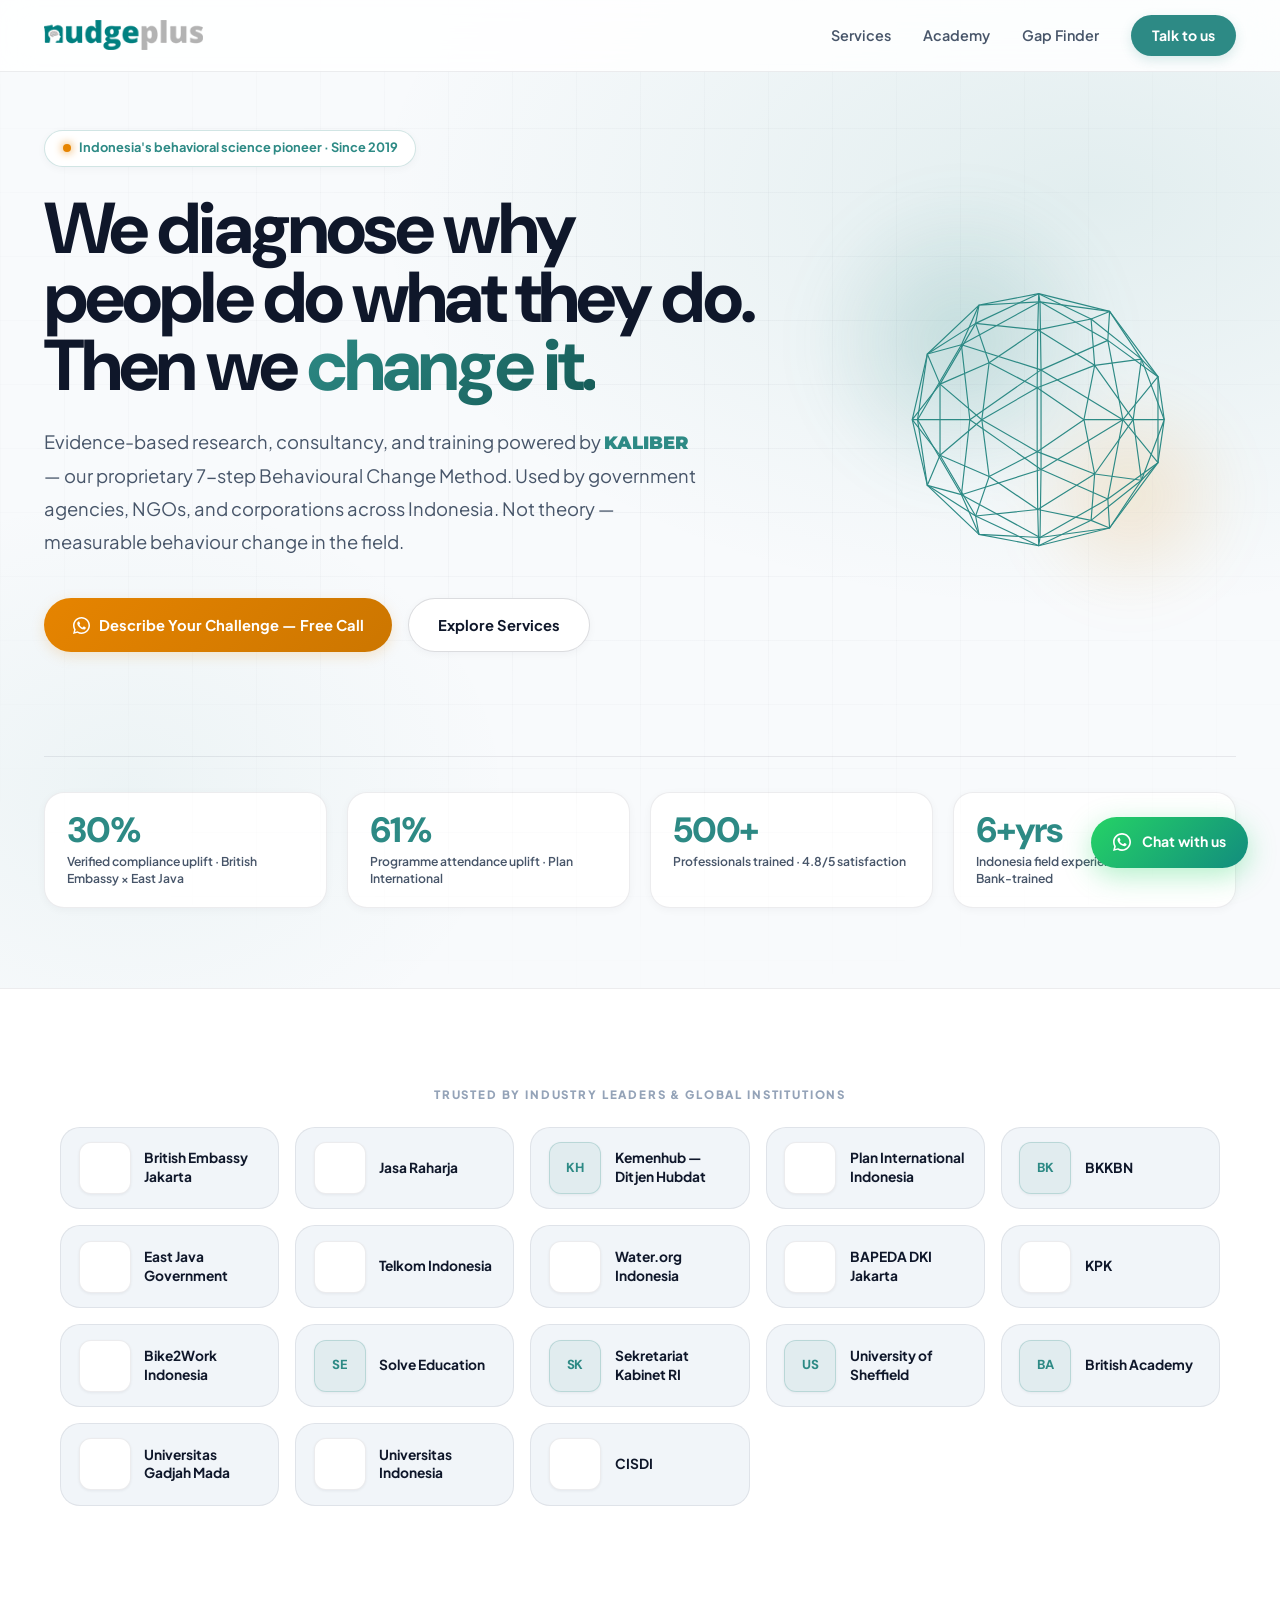
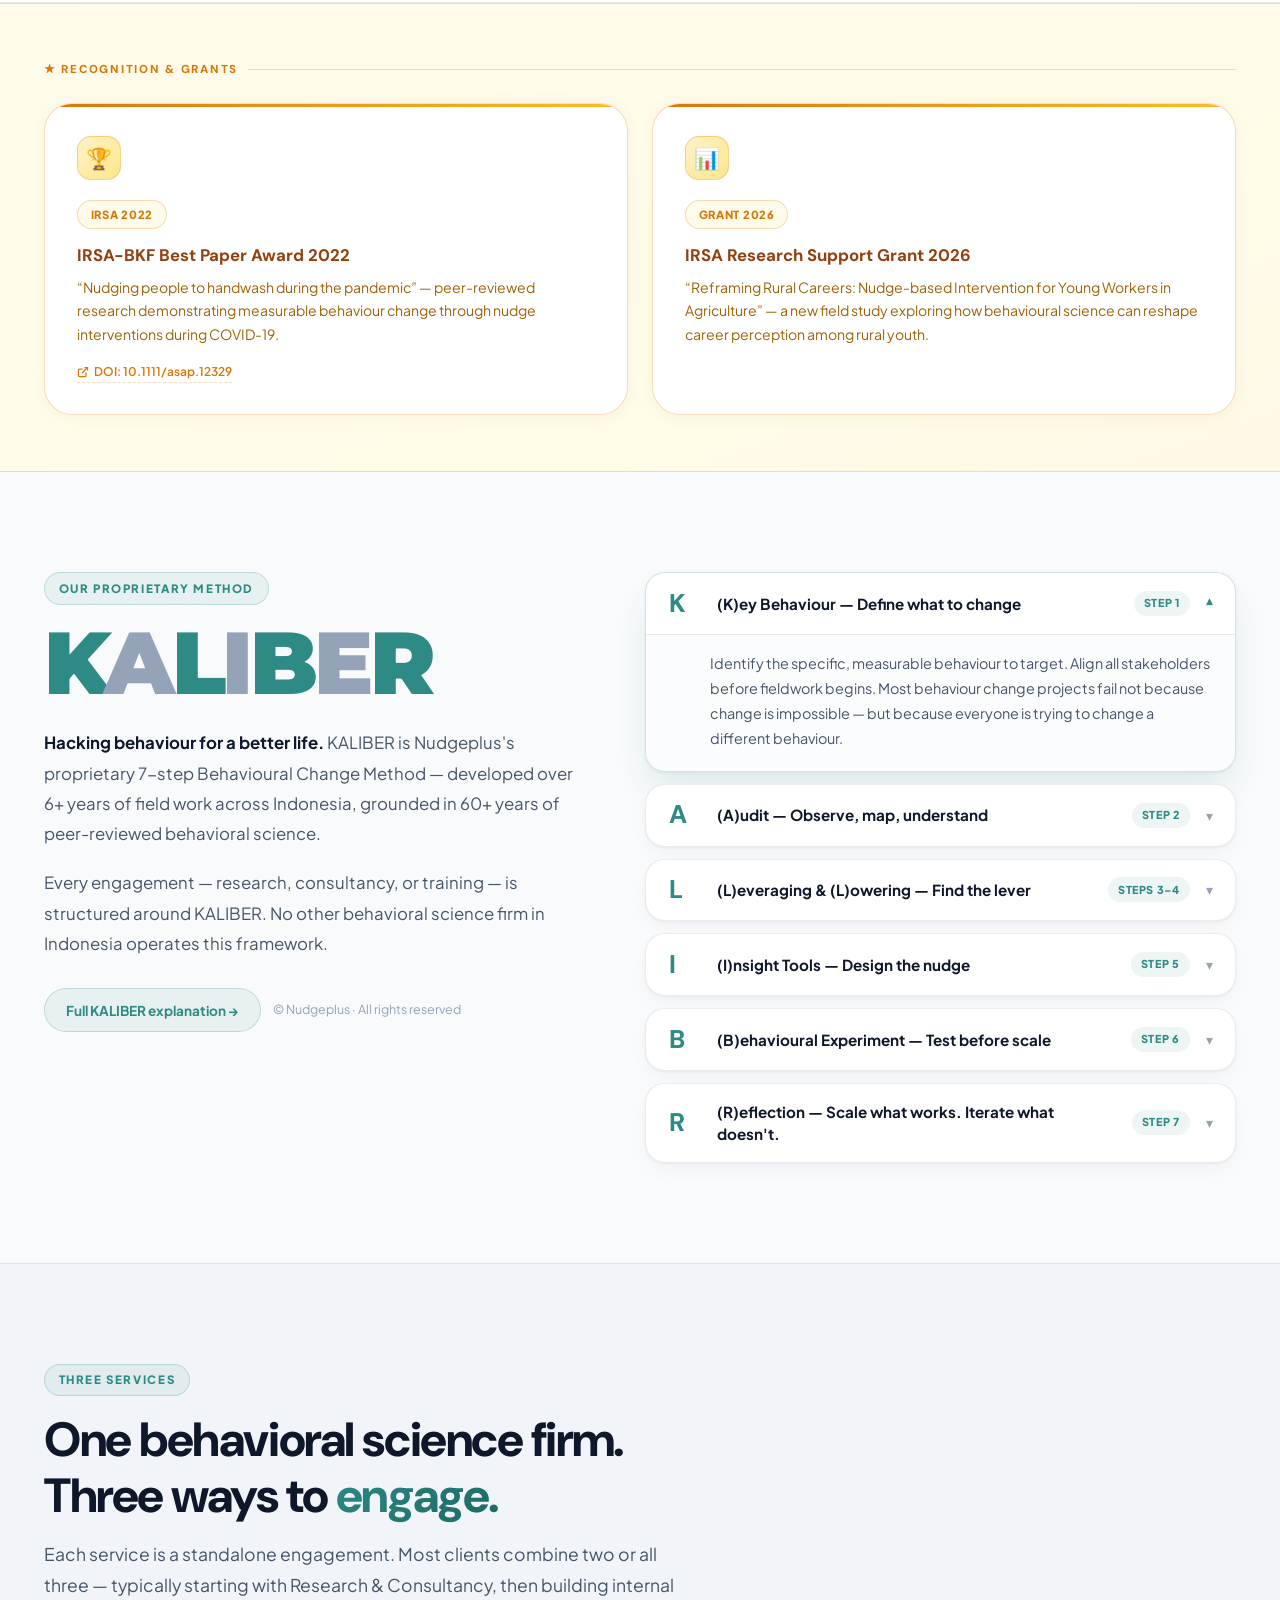
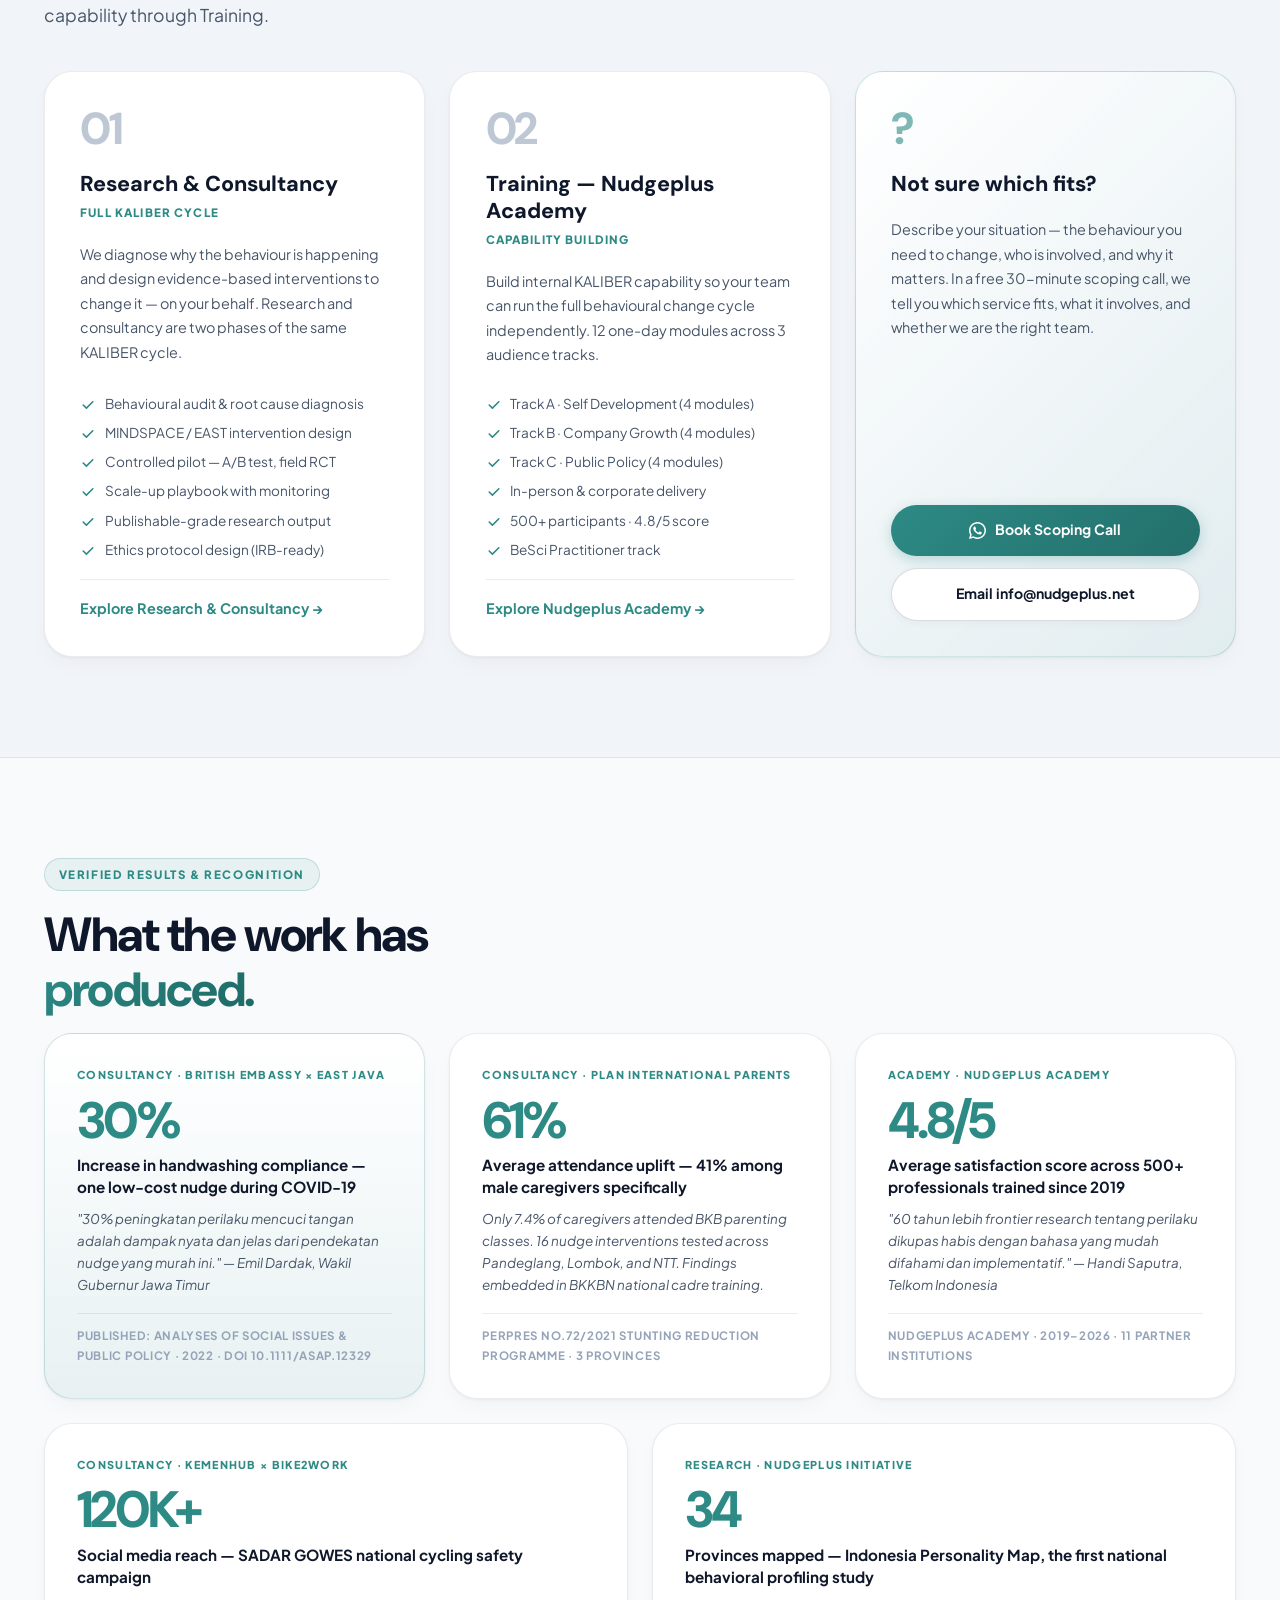
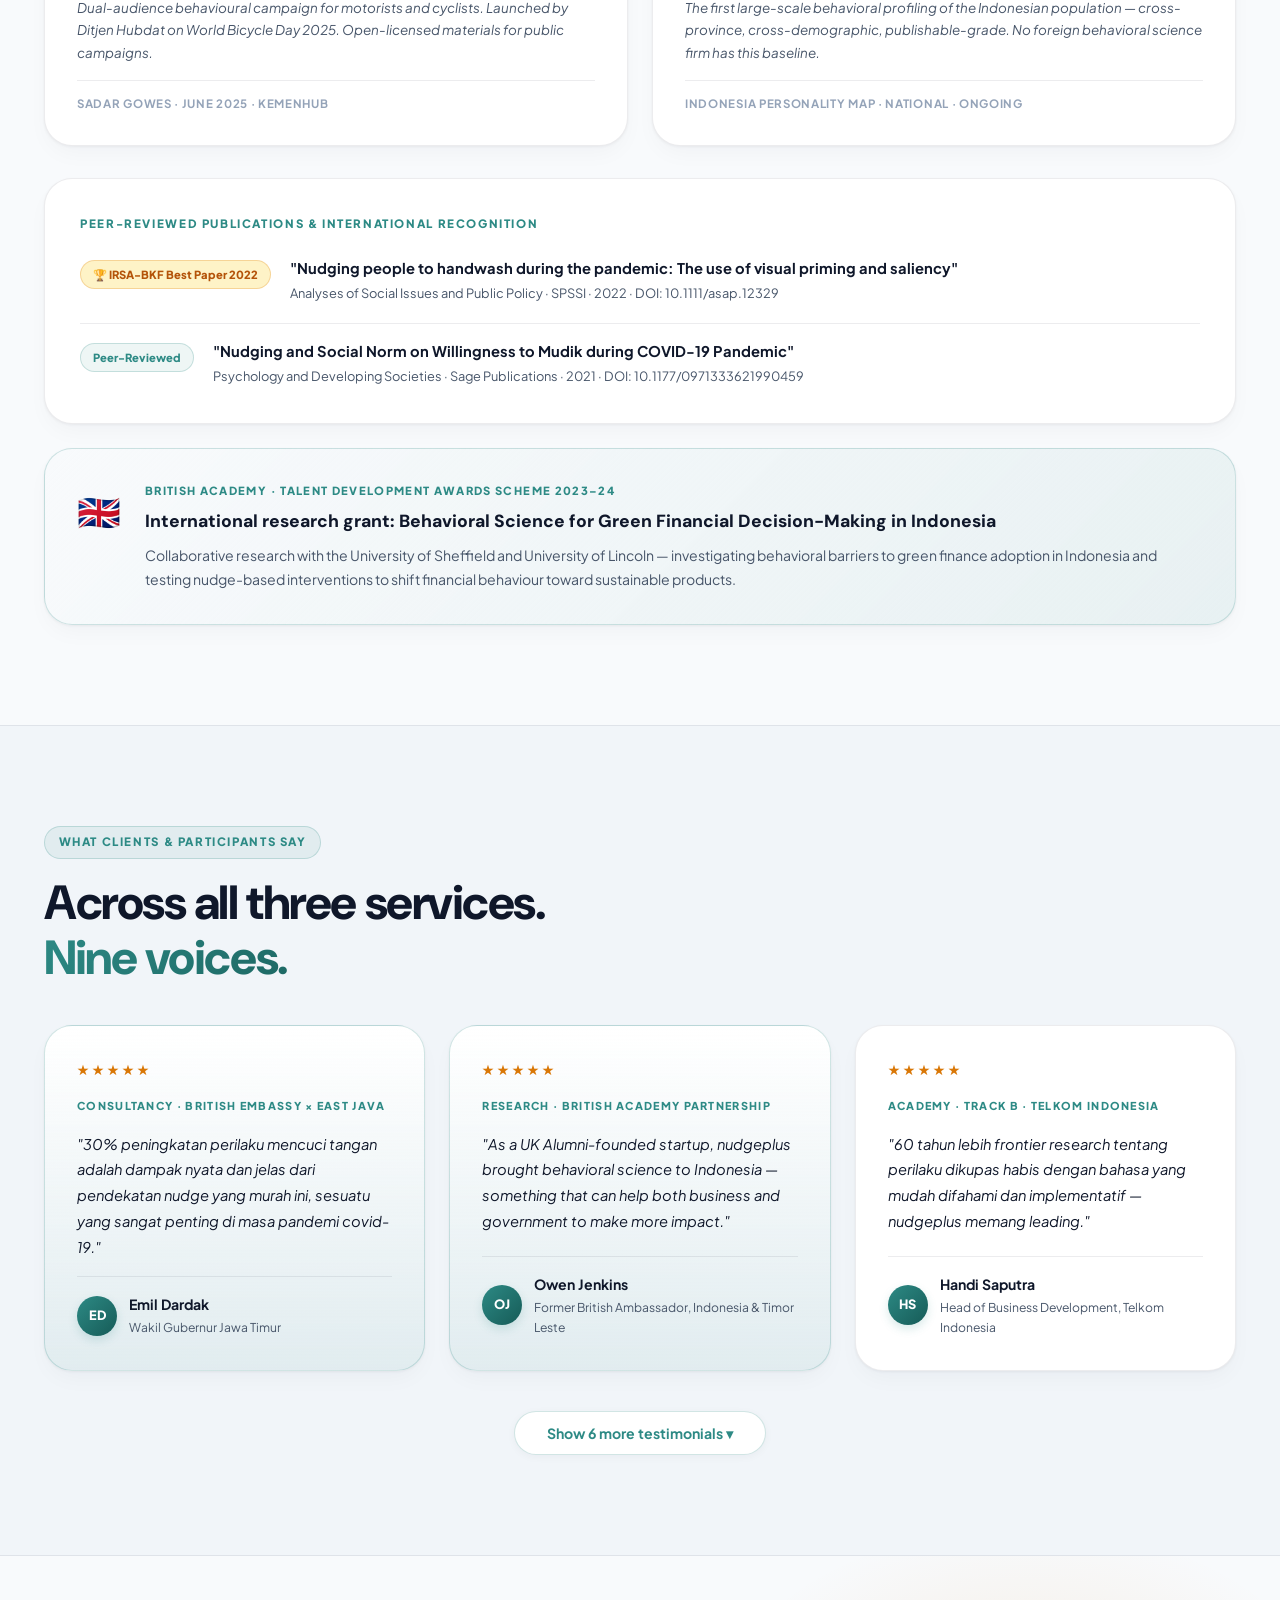
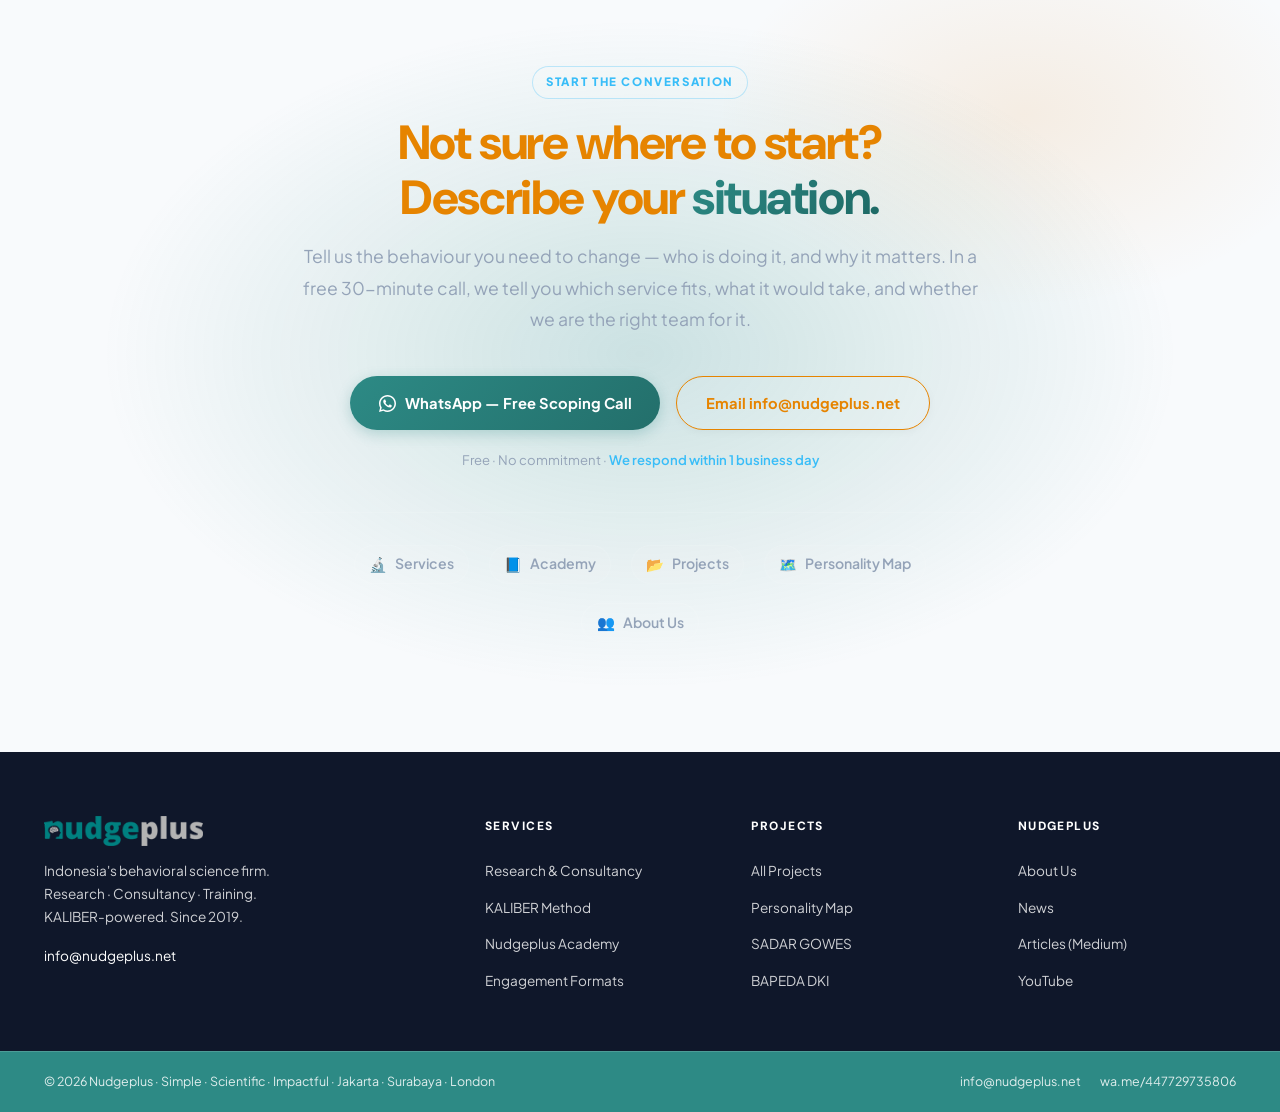
==== index.html @ 22516192 "first commit" ====
<!DOCTYPE html>
<html lang="en" prefix="og: https://ogp.me/ns#">
<head>
<meta charset="UTF-8">
<meta name="viewport" content="width=device-width, initial-scale=1.0">
<meta name="referrer" content="strict-origin-when-cross-origin">
<title>Nudgeplus | Indonesia's Behavioral Science Firm | KALIBER Method</title>
<meta name="description" content="Nudgeplus is Indonesia's pioneer in behavioral science — applying KALIBER, our proprietary 7-step method, to research, consultancy, and training. 30% COVID compliance uplift. 61% programme attendance increase. IRSA-BKF Award 2022. Trusted by British Embassy, Jasa Raharja, Plan International, BKKBN. Jakarta · Surabaya · London.">
<meta name="keywords" content="behavioral science Indonesia, nudge Indonesia, perubahan perilaku Indonesia, penelitian perilaku, konsultan perilaku Jakarta, behavioral economics Indonesia, KALIBER method, nudgeplus">
<link rel="canonical" href="https://nudgeplus.net/">
<meta property="og:type" content="website">
<meta property="og:url" content="https://nudgeplus.net/">
<meta property="og:title" content="Nudgeplus | Indonesia's Behavioral Science Firm">
<meta property="og:description" content="We diagnose why people do what they do — then change it. KALIBER-powered research, consultancy, and training. 30% uplift. 61% programme improvement. IRSA-BKF Award 2022.">
<meta property="og:image" content="https://nudgeplus.net/wp-content/uploads/2020/05/favicon.png">
<meta property="og:locale" content="id_ID">
<meta property="og:site_name" content="Nudgeplus">
<meta name="twitter:card" content="summary_large_image">
<meta name="twitter:title" content="Nudgeplus | Indonesia's Behavioral Science Firm">
<meta name="twitter:description" content="We diagnose why people do what they do. Then we change it. KALIBER-powered. Jakarta · Surabaya · London.">
<script type="application/ld+json">{"@context":"https://schema.org","@type":"Organization","name":"Nudgeplus","description":"Indonesia's pioneer in behavioral science. Research, consultancy, and training powered by KALIBER, a proprietary 7-step Behavioural Change Method.","url":"https://nudgeplus.net","logo":"https://nudgeplus.net/wp-content/uploads/2020/05/favicon.png","email":"info@nudgeplus.net","foundingDate":"2019","areaServed":"Indonesia","address":[{"@type":"PostalAddress","addressLocality":"Jakarta","addressCountry":"ID"},{"@type":"PostalAddress","addressLocality":"Surabaya","addressCountry":"ID"},{"@type":"PostalAddress","addressLocality":"London","addressCountry":"GB"}],"award":["IRSA-BKF Best Paper Award 2022","IRSA Research Support Grant 2026","British Academy Talent Development Awards 2023-24"],"sameAs":["https://medium.com/nudgeplus"]}</script>
<link rel="preconnect" href="https://fonts.googleapis.com">
<link rel="preconnect" href="https://fonts.gstatic.com" crossorigin>
<link href="https://fonts.googleapis.com/css2?family=DM+Sans:ital,opsz,wght@0,9..40,400..800;1,9..40,400..800&family=Plus+Jakarta+Sans:ital,wght@0,400;0,500;0,600;0,700;0,800;1,400;1,600&family=Montserrat:wght@700;800;900&display=swap" rel="stylesheet">
<link rel="stylesheet" href="style.css">
</head>
<body>

<!-- NAVIGATION -->
<nav id="navbar" aria-label="Main navigation">
  <div class="container nav-inner">
    <a href="index.html" class="logo" aria-label="Nudgeplus home"><img src="image/Nudgeplus_transparent.png" alt="Nudgeplus" class="logo-img"></a>
    <div class="navr">
      <a href="services.html" class="nl">Services</a>
      <a href="academy.html" class="nl">Academy</a>
      <a href="gap-finder.html" class="nl">Gap Finder</a>
      <a href="https://wa.me/447729735806?text=Hi%20Nudgeplus%2C%20I%27d%20like%20to%20discuss%20a%20behaviour%20change%20challenge." class="ncta" target="_blank" rel="noopener">Talk to us</a>
    </div>
  </div>
</nav>

<!-- FLOATING WHATSAPP BUTTON -->
<a href="https://wa.me/447729735806?text=Hi%20Nudgeplus%2C%20I%27d%20like%20to%20discuss%20a%20behaviour%20change%20challenge." class="wa" target="_blank" rel="noopener" aria-label="Chat on WhatsApp">
  <svg viewBox="0 0 24 24" aria-hidden="true"><path d="M17.472 14.382c-.297-.149-1.758-.867-2.03-.967-.273-.099-.471-.148-.67.15-.197.297-.767.966-.94 1.164-.173.199-.347.223-.644.075-.297-.15-1.255-.463-2.39-1.475-.883-.788-1.48-1.761-1.653-2.059-.173-.297-.018-.458.13-.606.134-.133.298-.347.446-.52.149-.174.198-.298.298-.497.099-.198.05-.371-.025-.52-.075-.149-.669-1.612-.916-2.207-.242-.579-.487-.5-.669-.51-.173-.008-.371-.01-.57-.01-.198 0-.52.074-.792.372-.272.297-1.04 1.016-1.04 2.479 0 1.462 1.065 2.875 1.213 3.074.149.198 2.096 3.2 5.077 4.487.709.306 1.262.489 1.694.625.712.227 1.36.195 1.871.118.571-.085 1.758-.719 2.006-1.413.248-.694.248-1.289.173-1.413-.074-.124-.272-.198-.57-.347z"/><path d="M12 0C5.373 0 0 5.373 0 12c0 2.136.565 4.14 1.545 5.875L.057 23.862l6.155-1.607A11.945 11.945 0 0012 24c6.627 0 12-5.373 12-12S18.627 0 12 0zm0 21.818a9.797 9.797 0 01-5.022-1.38l-.36-.214-3.732.975.999-3.637-.235-.374A9.788 9.788 0 012.182 12C2.182 6.573 6.573 2.182 12 2.182c5.428 0 9.818 4.391 9.818 9.818 0 5.428-4.39 9.818-9.818 9.818z"/></svg>
  Chat with us
</a>

<!-- HERO -->
<section id="hero">
  <div class="hgrid" aria-hidden="true"></div>
  <div class="container">
    <div class="hc">

      <!-- LEFT: Text Content -->
      <div class="hc-left">
        <div class="hkick"><div class="hdot" aria-hidden="true"></div>Indonesia's behavioral science pioneer · Since 2019</div>
        <h1>We diagnose why<br>people do what they do. Then we <em>change it.</em></h1>
        <p class="hsub">Evidence-based research, consultancy, and training powered by <strong style="color:var(--primary);font-family:var(--font-mont);font-weight:900">KALIBER</strong> — our proprietary 7-step Behavioural Change Method. Used by government agencies, NGOs, and corporations across Indonesia. Not theory — measurable behaviour change in the field.</p>
        <div class="hctas">
          <a href="https://wa.me/447729735806?text=Hi%20Nudgeplus%2C%20I%27d%20like%20to%20discuss%20a%20behaviour%20change%20challenge." class="btna btn-orange" target="_blank" rel="noopener">
            <svg class="wsv" viewBox="0 0 24 24" aria-hidden="true"><path d="M17.472 14.382c-.297-.149-1.758-.867-2.03-.967-.273-.099-.471-.148-.67.15-.197.297-.767.966-.94 1.164-.173.199-.347.223-.644.075-.297-.15-1.255-.463-2.39-1.475-.883-.788-1.48-1.761-1.653-2.059-.173-.297-.018-.458.13-.606.134-.133.298-.347.446-.52.149-.174.198-.298.298-.497.099-.198.05-.371-.025-.52-.075-.149-.669-1.612-.916-2.207-.242-.579-.487-.5-.669-.51-.173-.008-.371-.01-.57-.01-.198 0-.52.074-.792.372-.272.297-1.04 1.016-1.04 2.479 0 1.462 1.065 2.875 1.213 3.074.149.198 2.096 3.2 5.077 4.487.709.306 1.262.489 1.694.625.712.227 1.36.195 1.871.118.571-.085 1.758-.719 2.006-1.413.248-.694.248-1.289.173-1.413-.074-.124-.272-.198-.57-.347z"/><path d="M12 0C5.373 0 0 5.373 0 12c0 2.136.565 4.14 1.545 5.875L.057 23.862l6.155-1.607A11.945 11.945 0 0012 24c6.627 0 12-5.373 12-12S18.627 0 12 0zm0 21.818a9.797 9.797 0 01-5.022-1.38l-.36-.214-3.732.975.999-3.637-.235-.374A9.788 9.788 0 012.182 12C2.182 6.573 6.573 2.182 12 2.182c5.428 0 9.818 4.391 9.818 9.818 0 5.428-4.39 9.818-9.818 9.818z"/></svg>
            Describe Your Challenge — Free Call
          </a>
          <a href="#services" class="btnb">Explore Services</a>
        </div>
      </div>

      <!-- RIGHT: Decorative animated visual -->
      <div class="hc-right">
        <div class="hero-anim-wrap">
          <div class="hero-anim-glow" aria-hidden="true"></div>
          <div class="hero-anim-frame">
            <img
              src="image/sphere-animation.svg"
              alt=""
              aria-hidden="true"
              class="hero-anim"
            />
            <div class="hero-anim-scan" aria-hidden="true"></div>
          </div>
        </div>
      </div>

    </div>

    <!-- STATS — full width below the two-column grid -->
    <div class="hstats" role="list" aria-label="Key results">
      <div class="hs" role="listitem"><div class="hs-n">30%</div><div class="hs-l">Verified compliance uplift · British Embassy × East Java</div></div>
      <div class="hs" role="listitem"><div class="hs-n">61%</div><div class="hs-l">Programme attendance uplift · Plan International</div></div>
      <div class="hs" role="listitem"><div class="hs-n">500+</div><div class="hs-l">Professionals trained · 4.8/5 satisfaction</div></div>
      <div class="hs" role="listitem"><div class="hs-n">6+yrs</div><div class="hs-l">Indonesia field experience · PhD · World Bank-trained</div></div>
    </div>

  </div>
</section>

<!-- LOGOS -->
<div id="logos" aria-label="Trusted by">
  <div class="container">
    <div class="llbl">Trusted by Industry Leaders &amp; Global Institutions</div>
    <div class="lgrid">
      <div class="lcard"><div class="lcard-icon"><img src="https://i0.wp.com/nudgeplus.net/wp-content/uploads/2020/10/logo-embassy.png?fit=400%2C195&ssl=1" alt="" loading="lazy"></div><div class="lcard-name">British Embassy Jakarta</div></div>
      <div class="lcard"><div class="lcard-icon"><img src="https://i0.wp.com/nudgeplus.net/wp-content/uploads/2026/03/jasa-raharja.png?fit=259%2C194&ssl=1" alt="" loading="lazy"></div><div class="lcard-name">Jasa Raharja</div></div>
      <div class="lcard"><div class="lcard-icon lcard-icon-ph" aria-hidden="true">KH</div><div class="lcard-name">Kemenhub — Ditjen Hubdat</div></div>
      <div class="lcard"><div class="lcard-icon"><img src="https://i0.wp.com/nudgeplus.net/wp-content/uploads/2024/11/Logo-YPII-PLAN.png?fit=10819%2C3311&ssl=1" alt="" loading="lazy"></div><div class="lcard-name">Plan International Indonesia</div></div>
      <div class="lcard"><div class="lcard-icon lcard-icon-ph" aria-hidden="true">BK</div><div class="lcard-name">BKKBN</div></div>
      <div class="lcard"><div class="lcard-icon"><img src="https://i0.wp.com/nudgeplus.net/wp-content/uploads/2020/10/logo-provinsi-jawa-timur.png?fit=402%2C195&ssl=1" alt="" loading="lazy"></div><div class="lcard-name">East Java Government</div></div>
      <div class="lcard"><div class="lcard-icon"><img src="https://i0.wp.com/nudgeplus.net/wp-content/uploads/2024/11/Logo-Telkom-1.png?fit=4167%2C3201&ssl=1" alt="" loading="lazy"></div><div class="lcard-name">Telkom Indonesia</div></div>
      <div class="lcard"><div class="lcard-icon"><img src="https://i0.wp.com/nudgeplus.net/wp-content/uploads/2021/10/water-org-vector-logo.jpg?fit=400%2C222&ssl=1" alt="" loading="lazy"></div><div class="lcard-name">Water.org Indonesia</div></div>
      <div class="lcard"><div class="lcard-icon"><img src="https://i0.wp.com/nudgeplus.net/wp-content/uploads/2020/05/dki.jpg?fit=400%2C195&ssl=1" alt="" loading="lazy"></div><div class="lcard-name">BAPEDA DKI Jakarta</div></div>
      <div class="lcard"><div class="lcard-icon"><img src="https://i0.wp.com/nudgeplus.net/wp-content/uploads/2024/11/kpk-logo-png-8.png?fit=1200%2C630&ssl=1" alt="" loading="lazy"></div><div class="lcard-name">KPK</div></div>
      <div class="lcard"><div class="lcard-icon"><img src="https://i0.wp.com/nudgeplus.net/wp-content/uploads/2025/07/logo-bike-to-work.jpg?fit=288%2C280&ssl=1" alt="" loading="lazy"></div><div class="lcard-name">Bike2Work Indonesia</div></div>
      <div class="lcard"><div class="lcard-icon lcard-icon-ph" aria-hidden="true">SE</div><div class="lcard-name">Solve Education</div></div>
      <div class="lcard"><div class="lcard-icon lcard-icon-ph" aria-hidden="true">SK</div><div class="lcard-name">Sekretariat Kabinet RI</div></div>
      <div class="lcard"><div class="lcard-icon lcard-icon-ph" aria-hidden="true">US</div><div class="lcard-name">University of Sheffield</div></div>
      <div class="lcard"><div class="lcard-icon lcard-icon-ph" aria-hidden="true">BA</div><div class="lcard-name">British Academy</div></div>
      <div class="lcard"><div class="lcard-icon"><img src="https://i0.wp.com/nudgeplus.net/wp-content/uploads/2021/12/ugm-resize.png?fit=500%2C522&ssl=1" alt="" loading="lazy"></div><div class="lcard-name">Universitas Gadjah Mada</div></div>
      <div class="lcard"><div class="lcard-icon"><img src="https://i0.wp.com/nudgeplus.net/wp-content/uploads/2021/12/logo-ui.png?fit=1449%2C1943&ssl=1" alt="" loading="lazy"></div><div class="lcard-name">Universitas Indonesia</div></div>
      <div class="lcard"><div class="lcard-icon"><img src="https://i0.wp.com/nudgeplus.net/wp-content/uploads/2021/01/Logo_CISDI_FullColor.png?fit=3330%2C1305&ssl=1" alt="" loading="lazy"></div><div class="lcard-name">CISDI</div></div>
    </div>
  </div>
</div>

<!-- AWARD CARDS -->
<div class="awards-wrapper">
  <div class="container">
    <div class="awards-label">★ Recognition &amp; Grants</div>
    <div class="awards-grid">

      <!-- Card 1: Best Paper Award -->
      <div class="award-card sr">
        <div class="award-card-icon" aria-hidden="true">🏆</div>
        <div class="award-badge">IRSA 2022</div>
        <div class="award-title">IRSA-BKF Best Paper Award 2022</div>
        <p class="award-desc">“Nudging people to handwash during the pandemic” — peer-reviewed research demonstrating measurable behaviour change through nudge interventions during COVID-19.</p>
        <a class="award-doi" href="https://doi.org/10.1111/asap.12329" target="_blank" rel="noopener">
          <svg width="12" height="12" viewBox="0 0 24 24" fill="none" stroke="currentColor" stroke-width="2.5"><path d="M18 13v6a2 2 0 0 1-2 2H5a2 2 0 0 1-2-2V8a2 2 0 0 1 2-2h6"/><polyline points="15 3 21 3 21 9"/><line x1="10" y1="14" x2="21" y2="3"/></svg>
          DOI: 10.1111/asap.12329
        </a>
      </div>

      <!-- Card 2: Research Grant -->
      <div class="award-card sr">
        <div class="award-card-icon" aria-hidden="true">📊</div>
        <div class="award-badge">GRANT 2026</div>
        <div class="award-title">IRSA Research Support Grant 2026</div>
        <p class="award-desc">“Reframing Rural Careers: Nudge-based Intervention for Young Workers in Agriculture” — a new field study exploring how behavioural science can reshape career perception among rural youth.</p>
      </div>

    </div>
  </div>
</div>

<!-- KALIBER -->
<section id="kaliber" aria-labelledby="kaliber-h2">
  <div class="container">
    <div class="klayout">
      <div>
        <span class="tag">Our Proprietary Method</span>
        <div class="kwm sr" aria-label="KALIBER"><span class="kl">K</span><span class="kg">A</span><span class="kl">L</span><span class="kg">I</span><span class="kl">B</span><span class="kg">E</span><span class="kl">R</span></div>
        <p class="kdesc"><strong>Hacking behaviour for a better life.</strong> KALIBER is Nudgeplus's proprietary 7-step Behavioural Change Method — developed over 6+ years of field work across Indonesia, grounded in 60+ years of peer-reviewed behavioral science.</p>
        <p class="kdesc">Every engagement — research, consultancy, or training — is structured around KALIBER. No other behavioral science firm in Indonesia operates this framework.</p>
        <div style="display:flex;gap:0.75rem;align-items:center;flex-wrap:wrap;margin-top:1.8rem">
          <a href="services.html#kaliber" class="kmore">Full KALIBER explanation →</a>
          <span style="font-size:0.78rem;color:var(--text-dim)">© Nudgeplus · All rights reserved</span>
        </div>
      </div>
      <div class="ksteps" role="list">
        <div class="kstep open sr" onclick="toggleK(this)" role="listitem">
          <div class="ksh" tabindex="0" onkeydown="if(event.key==='Enter')toggleK(this.parentElement)">
            <span class="klt" aria-hidden="true">K</span><span class="knm">(K)ey Behaviour — Define what to change</span><span class="ktg">Step 1</span><span class="kcv" aria-hidden="true">▾</span>
          </div>
          <div class="kbod">Identify the specific, measurable behaviour to target. Align all stakeholders before fieldwork begins. Most behaviour change projects fail not because change is impossible — but because everyone is trying to change a different behaviour.</div>
        </div>
        <div class="kstep sr" onclick="toggleK(this)" role="listitem">
          <div class="ksh" tabindex="0" onkeydown="if(event.key==='Enter')toggleK(this.parentElement)">
            <span class="klt" aria-hidden="true">A</span><span class="knm">(A)udit — Observe, map, understand</span><span class="ktg">Step 2</span><span class="kcv" aria-hidden="true">▾</span>
          </div>
          <div class="kbod">360° field assessment: direct observation, FGD, interview, and survey. User segmentation, empathy mapping per persona, and a step-by-step Key Behaviour Map — showing what people actually do, not what they say they do.</div>
        </div>
        <div class="kstep sr" onclick="toggleK(this)" role="listitem">
          <div class="ksh" tabindex="0" onkeydown="if(event.key==='Enter')toggleK(this.parentElement)">
            <span class="klt" aria-hidden="true">L</span><span class="knm">(L)everaging &amp; (L)owering — Find the lever</span><span class="ktg">Steps 3–4</span><span class="kcv" aria-hidden="true">▾</span>
          </div>
          <div class="kbod">Identify what enables the behaviour (Leveraging Factors) and what blocks it (Lowering Factors). The priority factor becomes the intervention target — preventing the most common mistake: designing around the wrong barrier.</div>
        </div>
        <div class="kstep sr" onclick="toggleK(this)" role="listitem">
          <div class="ksh" tabindex="0" onkeydown="if(event.key==='Enter')toggleK(this.parentElement)">
            <span class="klt" aria-hidden="true">I</span><span class="knm">(I)nsight Tools — Design the nudge</span><span class="ktg">Step 5</span><span class="kcv" aria-hidden="true">▾</span>
          </div>
          <div class="kbod">Select the behaviour change mechanism using MINDSPACE and EAST — Messenger, Incentive, Norms, Defaults, Salience, Priming, Affect, Commitment, or Ego. Design the intervention and state the testable hypothesis it rests on.</div>
        </div>
        <div class="kstep sr" onclick="toggleK(this)" role="listitem">
          <div class="ksh" tabindex="0" onkeydown="if(event.key==='Enter')toggleK(this.parentElement)">
            <span class="klt" aria-hidden="true">B</span><span class="knm">(B)ehavioural Experiment — Test before scale</span><span class="ktg">Step 6</span><span class="kcv" aria-hidden="true">▾</span>
          </div>
          <div class="kbod">Run a controlled pilot — field RCT, A/B test, or quasi-experimental design. We never recommend scaling an untested intervention. Statistical power is calculated. Ethics protocol applied where required.</div>
        </div>
        <div class="kstep sr" onclick="toggleK(this)" role="listitem">
          <div class="ksh" tabindex="0" onkeydown="if(event.key==='Enter')toggleK(this.parentElement)">
            <span class="klt" aria-hidden="true">R</span><span class="knm">(R)eflection — Scale what works. Iterate what doesn't.</span><span class="ktg">Step 7</span><span class="kcv" aria-hidden="true">▾</span>
          </div>
          <div class="kbod">If the experiment confirms the hypothesis: scale-up playbook ready for your team. If not: return to K with a revised hypothesis. KALIBER is a cycle — most breakthroughs come on the second or third pass.</div>
        </div>
      </div>
    </div>
  </div>
</section>

<!-- SERVICES -->
<section id="services" aria-labelledby="services-h2">
  <div class="container">
    <span class="tag">Three Services</span>
    <h2 id="services-h2">One behavioral science firm.<br>Three ways to <em>engage.</em></h2>
    <p class="lead">Each service is a standalone engagement. Most clients combine two or all three — typically starting with Research &amp; Consultancy, then building internal capability through Training.</p>
    <div class="scards">
      <div class="svc sr">
        <div class="snum" aria-hidden="true">01</div>
        <div>
          <h3>Research &amp; Consultancy</h3>
          <p style="font-size:0.72rem;font-weight:800;text-transform:uppercase;letter-spacing:0.1em;color:var(--primary);margin-top:0.3rem">Full KALIBER cycle</p>
        </div>
        <p>We diagnose why the behaviour is happening and design evidence-based interventions to change it — on your behalf. Research and consultancy are two phases of the same KALIBER cycle.</p>
        <ul>
          <li><svg viewBox="0 0 20 20"><path d="M16.707 5.293a1 1 0 010 1.414l-8 8a1 1 0 01-1.414 0l-4-4a1 1 0 011.414-1.414L8 12.586l7.293-7.293a1 1 0 011.414 0z"/></svg> Behavioural audit &amp; root cause diagnosis</li>
          <li><svg viewBox="0 0 20 20"><path d="M16.707 5.293a1 1 0 010 1.414l-8 8a1 1 0 01-1.414 0l-4-4a1 1 0 011.414-1.414L8 12.586l7.293-7.293a1 1 0 011.414 0z"/></svg> MINDSPACE / EAST intervention design</li>
          <li><svg viewBox="0 0 20 20"><path d="M16.707 5.293a1 1 0 010 1.414l-8 8a1 1 0 01-1.414 0l-4-4a1 1 0 011.414-1.414L8 12.586l7.293-7.293a1 1 0 011.414 0z"/></svg> Controlled pilot — A/B test, field RCT</li>
          <li><svg viewBox="0 0 20 20"><path d="M16.707 5.293a1 1 0 010 1.414l-8 8a1 1 0 01-1.414 0l-4-4a1 1 0 011.414-1.414L8 12.586l7.293-7.293a1 1 0 011.414 0z"/></svg> Scale-up playbook with monitoring</li>
          <li><svg viewBox="0 0 20 20"><path d="M16.707 5.293a1 1 0 010 1.414l-8 8a1 1 0 01-1.414 0l-4-4a1 1 0 011.414-1.414L8 12.586l7.293-7.293a1 1 0 011.414 0z"/></svg> Publishable-grade research output</li>
          <li><svg viewBox="0 0 20 20"><path d="M16.707 5.293a1 1 0 010 1.414l-8 8a1 1 0 01-1.414 0l-4-4a1 1 0 011.414-1.414L8 12.586l7.293-7.293a1 1 0 011.414 0z"/></svg> Ethics protocol design (IRB-ready)</li>
        </ul>
        <a href="services.html" class="scta">Explore Research &amp; Consultancy →</a>
      </div>
      <div class="svc sr">
        <div class="snum" aria-hidden="true">02</div>
        <div>
          <h3>Training — Nudgeplus Academy</h3>
          <p style="font-size:0.72rem;font-weight:800;text-transform:uppercase;letter-spacing:0.1em;color:var(--primary);margin-top:0.3rem">Capability building</p>
        </div>
        <p>Build internal KALIBER capability so your team can run the full behavioural change cycle independently. 12 one-day modules across 3 audience tracks.</p>
        <ul>
          <li><svg viewBox="0 0 20 20"><path d="M16.707 5.293a1 1 0 010 1.414l-8 8a1 1 0 01-1.414 0l-4-4a1 1 0 011.414-1.414L8 12.586l7.293-7.293a1 1 0 011.414 0z"/></svg> Track A · Self Development (4 modules)</li>
          <li><svg viewBox="0 0 20 20"><path d="M16.707 5.293a1 1 0 010 1.414l-8 8a1 1 0 01-1.414 0l-4-4a1 1 0 011.414-1.414L8 12.586l7.293-7.293a1 1 0 011.414 0z"/></svg> Track B · Company Growth (4 modules)</li>
          <li><svg viewBox="0 0 20 20"><path d="M16.707 5.293a1 1 0 010 1.414l-8 8a1 1 0 01-1.414 0l-4-4a1 1 0 011.414-1.414L8 12.586l7.293-7.293a1 1 0 011.414 0z"/></svg> Track C · Public Policy (4 modules)</li>
          <li><svg viewBox="0 0 20 20"><path d="M16.707 5.293a1 1 0 010 1.414l-8 8a1 1 0 01-1.414 0l-4-4a1 1 0 011.414-1.414L8 12.586l7.293-7.293a1 1 0 011.414 0z"/></svg> In-person &amp; corporate delivery</li>
          <li><svg viewBox="0 0 20 20"><path d="M16.707 5.293a1 1 0 010 1.414l-8 8a1 1 0 01-1.414 0l-4-4a1 1 0 011.414-1.414L8 12.586l7.293-7.293a1 1 0 011.414 0z"/></svg> 500+ participants · 4.8/5 score</li>
          <li><svg viewBox="0 0 20 20"><path d="M16.707 5.293a1 1 0 010 1.414l-8 8a1 1 0 01-1.414 0l-4-4a1 1 0 011.414-1.414L8 12.586l7.293-7.293a1 1 0 011.414 0z"/></svg> BeSci Practitioner track</li>
        </ul>
        <a href="academy.html" class="scta">Explore Nudgeplus Academy →</a>
      </div>
      <div class="svc sr" style="background:linear-gradient(135deg, #ffffff 0%, var(--primary-light) 100%); border-color:var(--primary-border);">
        <div class="snum" aria-hidden="true" style="color:var(--primary)">?</div>
        <h3>Not sure which fits?</h3>
        <p>Describe your situation — the behaviour you need to change, who is involved, and why it matters. In a free 30-minute scoping call, we tell you which service fits, what it involves, and whether we are the right team.</p>
        <div style="display:flex;flex-direction:column;gap:0.75rem;margin-top:auto">
          <a href="https://wa.me/447729735806?text=Hi%20Nudgeplus%2C%0A%0A1.%20Behaviour%20I%20need%20to%20change%3A%20%5B...%5D%0A2.%20Who%20is%20involved%3A%20%5B...%5D%0A3.%20Timeline%3A%20%5B...%5D" class="btna" target="_blank" rel="noopener" style="font-size:0.88rem">
            <svg class="wsv" viewBox="0 0 24 24" aria-hidden="true"><path d="M17.472 14.382c-.297-.149-1.758-.867-2.03-.967-.273-.099-.471-.148-.67.15-.197.297-.767.966-.94 1.164-.173.199-.347.223-.644.075-.297-.15-1.255-.463-2.39-1.475-.883-.788-1.48-1.761-1.653-2.059-.173-.297-.018-.458.13-.606.134-.133.298-.347.446-.52.149-.174.198-.298.298-.497.099-.198.05-.371-.025-.52-.075-.149-.669-1.612-.916-2.207-.242-.579-.487-.5-.669-.51-.173-.008-.371-.01-.57-.01-.198 0-.52.074-.792.372-.272.297-1.04 1.016-1.04 2.479 0 1.462 1.065 2.875 1.213 3.074.149.198 2.096 3.2 5.077 4.487.709.306 1.262.489 1.694.625.712.227 1.36.195 1.871.118.571-.085 1.758-.719 2.006-1.413.248-.694.248-1.289.173-1.413-.074-.124-.272-.198-.57-.347z"/><path d="M12 0C5.373 0 0 5.373 0 12c0 2.136.565 4.14 1.545 5.875L.057 23.862l6.155-1.607A11.945 11.945 0 0012 24c6.627 0 12-5.373 12-12S18.627 0 12 0zm0 21.818a9.797 9.797 0 01-5.022-1.38l-.36-.214-3.732.975.999-3.637-.235-.374A9.788 9.788 0 012.182 12C2.182 6.573 6.573 2.182 12 2.182c5.428 0 9.818 4.391 9.818 9.818 0 5.428-4.39 9.818-9.818 9.818z"/></svg>
            Book Scoping Call
          </a>
          <a href="mailto:info@nudgeplus.net" class="btnb" style="font-size:0.88rem">Email info@nudgeplus.net</a>
        </div>
      </div>
    </div>
  </div>
</section>

<!-- PROOF -->
<section id="proof" aria-labelledby="proof-h2">
  <div class="container">
    <span class="tag">Verified Results &amp; Recognition</span>
    <h2 id="proof-h2">What the work has<br><em>produced.</em></h2>
    <div class="pgrid">
      <div class="pc ft sr">
        <div class="pcsvc">Consultancy · British Embassy × East Java</div>
        <div class="pcn">30%</div>
        <div class="pcd">Increase in handwashing compliance — one low-cost nudge during COVID-19</div>
        <div class="pce">"30% peningkatan perilaku mencuci tangan adalah dampak nyata dan jelas dari pendekatan nudge yang murah ini." — Emil Dardak, Wakil Gubernur Jawa Timur</div>
        <div class="pcs">Published: Analyses of Social Issues &amp; Public Policy · 2022 · DOI 10.1111/asap.12329</div>
      </div>
      <div class="pc sr">
        <div class="pcsvc">Consultancy · Plan International PARENTS</div>
        <div class="pcn">61%</div>
        <div class="pcd">Average attendance uplift — 41% among male caregivers specifically</div>
        <div class="pce">Only 7.4% of caregivers attended BKB parenting classes. 16 nudge interventions tested across Pandeglang, Lombok, and NTT. Findings embedded in BKKBN national cadre training.</div>
        <div class="pcs">PERPRES No.72/2021 stunting reduction programme · 3 provinces</div>
      </div>
      <div class="pc sr">
        <div class="pcsvc">Academy · Nudgeplus Academy</div>
        <div class="pcn">4.8/5</div>
        <div class="pcd">Average satisfaction score across 500+ professionals trained since 2019</div>
        <div class="pce">"60 tahun lebih frontier research tentang perilaku dikupas habis dengan bahasa yang mudah difahami dan implementatif." — Handi Saputra, Telkom Indonesia</div>
        <div class="pcs">Nudgeplus Academy · 2019–2026 · 11 partner institutions</div>
      </div>
    </div>
    <div class="pgrid pg2">
      <div class="pc sr">
        <div class="pcsvc">Consultancy · Kemenhub × Bike2Work</div>
        <div class="pcn">120K+</div>
        <div class="pcd">Social media reach — SADAR GOWES national cycling safety campaign</div>
        <div class="pce">Dual-audience behavioural campaign for motorists and cyclists. Launched by Ditjen Hubdat on World Bicycle Day 2025. Open-licensed materials for public campaigns.</div>
        <div class="pcs">SADAR GOWES · June 2025 · Kemenhub</div>
      </div>
      <div class="pc sr">
        <div class="pcsvc">Research · Nudgeplus Initiative</div>
        <div class="pcn">34</div>
        <div class="pcd">Provinces mapped — Indonesia Personality Map, the first national behavioral profiling study</div>
        <div class="pce">The first large-scale behavioral profiling of the Indonesian population — cross-province, cross-demographic, publishable-grade. No foreign behavioral science firm has this baseline.</div>
        <div class="pcs">Indonesia Personality Map · National · Ongoing</div>
      </div>
    </div>
    <div class="pubstrip sr">
      <div class="publbl">Peer-Reviewed Publications &amp; International Recognition</div>
      <div class="publist">
        <div class="pub">
          <div class="pubbdg aw">🏆 IRSA-BKF Best Paper 2022</div>
          <div><div class="pubt">"Nudging people to handwash during the pandemic: The use of visual priming and saliency"</div><div class="pubm">Analyses of Social Issues and Public Policy · SPSSI · 2022 · DOI: 10.1111/asap.12329</div></div>
        </div>
        <div class="pub">
          <div class="pubbdg pr">Peer-Reviewed</div>
          <div><div class="pubt">"Nudging and Social Norm on Willingness to Mudik during COVID-19 Pandemic"</div><div class="pubm">Psychology and Developing Societies · Sage Publications · 2021 · DOI: 10.1177/0971333621990459</div></div>
        </div>
      </div>
    </div>
    <div class="bastrip sr">
      <div class="basin" aria-hidden="true">🇬🇧</div>
      <div>
        <div class="balbl">British Academy · Talent Development Awards Scheme 2023–24</div>
        <div class="batitle">International research grant: Behavioral Science for Green Financial Decision-Making in Indonesia</div>
        <p class="badesc">Collaborative research with the University of Sheffield and University of Lincoln — investigating behavioral barriers to green finance adoption in Indonesia and testing nudge-based interventions to shift financial behaviour toward sustainable products.</p>
      </div>
    </div>
  </div>
</section>

<!-- TESTIMONIALS -->
<section id="testimonials" aria-labelledby="testi-h2">
  <div class="container">
    <span class="tag">What Clients &amp; Participants Say</span>
    <h2 id="testi-h2">Across all three services.<br><em>Nine voices.</em></h2>
    <div class="tgrid">
      <div class="tc ft sr">
        <div class="tcs" aria-label="5 stars">★★★★★</div>
        <div class="tcctx">Consultancy · British Embassy × East Java</div>
        <blockquote class="tcq">"30% peningkatan perilaku mencuci tangan adalah dampak nyata dan jelas dari pendekatan nudge yang murah ini, sesuatu yang sangat penting di masa pandemi covid-19."</blockquote>
        <div class="tcp"><div class="tcav" aria-hidden="true">ED</div><div><div class="tcnm">Emil Dardak</div><div class="tcrl">Wakil Gubernur Jawa Timur</div></div></div>
      </div>
      <div class="tc ft sr">
        <div class="tcs" aria-label="5 stars">★★★★★</div>
        <div class="tcctx">Research · British Academy Partnership</div>
        <blockquote class="tcq">"As a UK Alumni-founded startup, nudgeplus brought behavioral science to Indonesia — something that can help both business and government to make more impact."</blockquote>
        <div class="tcp"><div class="tcav" aria-hidden="true">OJ</div><div><div class="tcnm">Owen Jenkins</div><div class="tcrl">Former British Ambassador, Indonesia &amp; Timor Leste</div></div></div>
      </div>
      <div class="tc sr">
        <div class="tcs" aria-label="5 stars">★★★★★</div>
        <div class="tcctx">Academy · Track B · Telkom Indonesia</div>
        <blockquote class="tcq">"60 tahun lebih frontier research tentang perilaku dikupas habis dengan bahasa yang mudah difahami dan implementatif — nudgeplus memang leading."</blockquote>
        <div class="tcp"><div class="tcav" aria-hidden="true">HS</div><div><div class="tcnm">Handi Saputra</div><div class="tcrl">Head of Business Development, Telkom Indonesia</div></div></div>
      </div>

      <!-- Hidden 6 — shown on tap -->
      <div class="more-grid" id="more-testi" aria-label="More testimonials">
        <div class="tc sr">
          <div class="tcs" aria-label="5 stars">★★★★★</div>
          <div class="tcctx">Consultancy · Plan International PARENTS</div>
          <blockquote class="tcq">"Program banyak yang gagal karena asumsi yang salah tentang perilaku. Nudgeplus membantu PLAN International menguak misteri itu dan memperbaikinya dengan pendekatan baru yang efektif."</blockquote>
          <div class="tcp"><div class="tcav" aria-hidden="true">SA</div><div><div class="tcnm">Syifa Andina</div><div class="tcrl">Senior Program Manager, PLAN International Indonesia</div></div></div>
        </div>
        <div class="tc sr">
          <div class="tcs" aria-label="5 stars">★★★★★</div>
          <div class="tcctx">Consultancy · Jasa Raharja Safety Modules</div>
          <blockquote class="tcq">"Keselamatan itu bukan hanya sekedar isu infrastruktur, sebagian besar justru isu perilaku. Nudgeplus membuka paradigma baru di JASA RAHARJA!"</blockquote>
          <div class="tcp"><div class="tcav" aria-hidden="true">RP</div><div><div class="tcnm">Rifka Pratista Sari</div><div class="tcrl">Head of Road &amp; Traffic Safety, Jasa Raharja</div></div></div>
        </div>
        <div class="tc sr">
          <div class="tcs" aria-label="5 stars">★★★★★</div>
          <div class="tcctx">Academy · Track C · The World Bank</div>
          <blockquote class="tcq">"Saya belajar banyak dari training Nudgeplus. Training ini bisa menjadi jembatan bagi saya untuk melakukan penelitian mengenai nudge."</blockquote>
          <div class="tcp"><div class="tcav" aria-hidden="true">ES</div><div><div class="tcnm">Ekki Syamsulhakim, SE. M.App.Ec.</div><div class="tcrl">The World Bank</div></div></div>
        </div>
        <div class="tc sr">
          <div class="tcs" aria-label="5 stars">★★★★★</div>
          <div class="tcctx">Academy · Track C · Sekretariat Kabinet</div>
          <blockquote class="tcq">"Training ini berkesan banget! Saya banyak belajar hal baru, khususnya instrumen baru yang dapat saya praktikan sebagai analis kebijakan."</blockquote>
          <div class="tcp"><div class="tcav" aria-hidden="true">LN</div><div><div class="tcnm">Lusia Novita Sari, B.Sc, MS.</div><div class="tcrl">Sekretariat Kabinet Republik Indonesia</div></div></div>
        </div>
        <div class="tc sr">
          <div class="tcs" aria-label="5 stars">★★★★★</div>
          <div class="tcctx">Research + Consultancy · Water.org</div>
          <blockquote class="tcq">"Science dibalik keputusan sangat penting untuk membantu efektifitas project water.org di Indonesia."</blockquote>
          <div class="tcp"><div class="tcav" aria-hidden="true">KT</div><div><div class="tcnm">Kiki Tazkiyah</div><div class="tcrl">Insights Lead, Water.org</div></div></div>
        </div>
        <div class="tc sr">
          <div class="tcs" aria-label="5 stars">★★★★★</div>
          <div class="tcctx">Research · BKKBN National Development</div>
          <blockquote class="tcq">"Nudgeplus memberikan pendekatan baru terhadap isu development di Indonesia, sangat insightful dan bermanfaat!"</blockquote>
          <div class="tcp"><div class="tcav" aria-hidden="true">IA</div><div><div class="tcnm">dr. Irma Ardiana</div><div class="tcrl">Direktur Bina Keluarga Balita dan Anak, BKKBN</div></div></div>
        </div>
      </div>

      <div class="smwrap"><button class="smbtn" onclick="showMore(this)" aria-expanded="false" aria-controls="more-testi">Show 6 more testimonials ▾</button></div>
    </div>
  </div>
</section>

<!-- CTA -->
<section id="cta">
  <div class="ctabg" aria-hidden="true"></div>
  <div class="container">
    <div class="ctain">
      <span class="tag" style="background:rgba(255,255,255,0.1); color:#38bdf8; border-color:rgba(56,189,248,0.3)">Start the Conversation</span>
      <h2>Not sure where to start?<br>Describe your <em>situation.</em></h2>
      <p class="ctasub">Tell us the behaviour you need to change — who is doing it, and why it matters. In a free 30-minute call, we tell you which service fits, what it would take, and whether we are the right team for it.</p>
      <div class="ctabtns">
        <a href="https://wa.me/447729735806?text=Hi%20Nudgeplus%2C%0A%0A1.%20Behaviour%3A%20%5B...%5D%0A2.%20Population%3A%20%5B...%5D%0A3.%20Timeline%3A%20%5B...%5D" class="btna" target="_blank" rel="noopener">
          <svg class="wsv" viewBox="0 0 24 24" aria-hidden="true"><path d="M17.472 14.382c-.297-.149-1.758-.867-2.03-.967-.273-.099-.471-.148-.67.15-.197.297-.767.966-.94 1.164-.173.199-.347.223-.644.075-.297-.15-1.255-.463-2.39-1.475-.883-.788-1.48-1.761-1.653-2.059-.173-.297-.018-.458.13-.606.134-.133.298-.347.446-.52.149-.174.198-.298.298-.497.099-.198.05-.371-.025-.52-.075-.149-.669-1.612-.916-2.207-.242-.579-.487-.5-.669-.51-.173-.008-.371-.01-.57-.01-.198 0-.52.074-.792.372-.272.297-1.04 1.016-1.04 2.479 0 1.462 1.065 2.875 1.213 3.074.149.198 2.096 3.2 5.077 4.487.709.306 1.262.489 1.694.625.712.227 1.36.195 1.871.118.571-.085 1.758-.719 2.006-1.413.248-.694.248-1.289.173-1.413-.074-.124-.272-.198-.57-.347z"/><path d="M12 0C5.373 0 0 5.373 0 12c0 2.136.565 4.14 1.545 5.875L.057 23.862l6.155-1.607A11.945 11.945 0 0012 24c6.627 0 12-5.373 12-12S18.627 0 12 0zm0 21.818a9.797 9.797 0 01-5.022-1.38l-.36-.214-3.732.975.999-3.637-.235-.374A9.788 9.788 0 012.182 12C2.182 6.573 6.573 2.182 12 2.182c5.428 0 9.818 4.391 9.818 9.818 0 5.428-4.39 9.818-9.818 9.818z"/></svg>
          WhatsApp — Free Scoping Call
        </a>
        <a href="mailto:info@nudgeplus.net?subject=Nudgeplus%20Inquiry&body=Hi%20Nudgeplus%2C%0A%0A1.%20Behaviour%3A%20%0A2.%20Population%3A%20%0A3.%20Timeline%3A%20" class="btnb" style="background:rgba(255,255,255,0.08); color:#e68400; border-color:#e68400">Email info@nudgeplus.net</a>
      </div>
      <p class="ctanote">Free · No commitment · <span>We respond within 1 business day</span></p>
      <div class="ctals">
        <a href="services.html" class="cl"><span class="clic" aria-hidden="true">🔬</span>Services</a>
        <a href="academy.html" class="cl"><span class="clic" aria-hidden="true">📘</span>Academy</a>
        <a href="https://nudgeplus.net/project/" class="cl"><span class="clic" aria-hidden="true">📂</span>Projects</a>
        <a href="https://nudgeplus.net/indonesia-personality-map/" class="cl"><span class="clic" aria-hidden="true">🗺️</span>Personality Map</a>
        <a href="https://nudgeplus.net/about-us/" class="cl"><span class="clic" aria-hidden="true">👥</span>About Us</a>
      </div>
    </div>
  </div>
</section>

<!-- FOOTER -->
<footer aria-label="Site footer">
  <div class="container">
    <div class="ftgrid">
      <div>
        <a href="index.html" class="logo footer-logo" aria-label="Nudgeplus home"><img src="image/Nudgeplus_transparent.png" alt="Nudgeplus" class="logo-img"></a>
        <p class="ftdesc">Indonesia's behavioral science firm. Research · Consultancy · Training. KALIBER-powered. Since 2019.</p>
        <p style="margin-top:1rem;font-size:0.85rem"><a href="mailto:info@nudgeplus.net" style="color:#ffffff">info@nudgeplus.net</a></p>
      </div>
      <div class="fc">
        <h4>Services</h4>
        <ul>
          <li><a href="services.html">Research &amp; Consultancy</a></li>
          <li><a href="services.html#kaliber">KALIBER Method</a></li>
          <li><a href="academy.html">Nudgeplus Academy</a></li>
          <li><a href="services.html#formats">Engagement Formats</a></li>
        </ul>
      </div>
      <div class="fc">
        <h4>Projects</h4>
        <ul>
          <li><a href="https://nudgeplus.net/project/">All Projects</a></li>
          <li><a href="https://nudgeplus.net/indonesia-personality-map/">Personality Map</a></li>
          <li><a href="https://nudgeplus.net/satu-kampanye-dua-arah-untuk-pengemudi-dan-pesepeda-inilah-sadar-gowes/">SADAR GOWES</a></li>
          <li><a href="https://nudgeplus.net/behavioral-science-with-badan-pendapatan-daerah-bapeda-dki/">BAPEDA DKI</a></li>
        </ul>
      </div>
      <div class="fc">
        <h4>Nudgeplus</h4>
        <ul>
          <li><a href="https://nudgeplus.net/about-us/">About Us</a></li>
          <li><a href="https://nudgeplus.net/category/news/">News</a></li>
          <li><a href="https://medium.com/nudgeplus">Articles (Medium)</a></li>
          <li><a href="https://nudgeplus.net/youtube-channel/">YouTube</a></li>
        </ul>
      </div>
    </div>
  </div>
  <div class="fbot">
    <div class="container fbot-inner">
      <span class="fbcopy">© 2026 Nudgeplus · Simple · Scientific · Impactful · Jakarta · Surabaya · London</span>
      <div style="display:flex;gap:1.2rem"><span class="fbloc">info@nudgeplus.net</span><span class="fbloc">wa.me/447729735806</span></div>
    </div>
  </div>
</footer>

<script>
window.addEventListener('scroll', function() {
  const navbar = document.getElementById('navbar');
  if (window.scrollY > 20) {
    navbar.classList.add('scrolled');
  } else {
    navbar.classList.remove('scrolled');
  }
});

function toggleK(el){
  const was = el.classList.contains('open');
  document.querySelectorAll('.kstep.open').forEach(s => s.classList.remove('open'));
  if(!was) el.classList.add('open');
}

function showMore(btn){
  const more = document.getElementById('more-testi');
  const open = more.classList.toggle('open');
  btn.textContent = open ? 'Show fewer ▴' : 'Show 6 more testimonials ▾';
  btn.setAttribute('aria-expanded', open);
  if(open){
    more.querySelectorAll('.sr').forEach((el, i) => setTimeout(() => el.classList.add('vis'), i * 80));
  }
}

const io = new IntersectionObserver(entries => {
  entries.forEach(entry => {
    if (entry.isIntersecting) {
      entry.target.classList.add('vis');
      io.unobserve(entry.target);
    }
  });
}, { threshold: 0.07, rootMargin: '0px 0px -24px 0px' });

document.querySelectorAll('.sr').forEach(el => io.observe(el));
</script>
</body>
</html>
---- style.css ----
:root {
  --bg: #f8fafc;
  --surface: #ffffff;
  --surface-subtle: #f1f5f9;
  --surface-card: #ffffff;
  --surface-dark: #0f172a;

  --primary: #2d8a85;
  --primary-hover: #236f6b;
  --primary-dark: #19524f;
  --primary-light: rgba(45, 138, 133, 0.08);
  --primary-border: rgba(45, 138, 133, 0.22);
  --primary-glow: rgba(45, 138, 133, 0.18);

  --secondary: #e68400;
  --secondary-hover: #cc7600;
  --secondary-dark: #a35f00;
  --secondary-light: rgba(230, 132, 0, 0.08);
  --secondary-border: rgba(230, 132, 0, 0.25);
  --secondary-glow: rgba(230, 132, 0, 0.18);

  --accent-gold: #d97706;
  --accent-gold-bg: rgba(217, 119, 6, 0.08);
  --accent-gold-border: rgba(217, 119, 6, 0.25);

  --text: #0f172a;
  --text-muted: #475569;
  --text-dim: #94a3b8;
  --text-inverse: #ffffff;

  --border: rgba(15, 23, 42, 0.08);
  --border-strong: rgba(15, 23, 42, 0.15);
  --border-hover: rgba(45, 138, 133, 0.35);

  --font-H: 'DM Sans', sans-serif;
  --font-B: 'Plus Jakarta Sans', -apple-system, BlinkMacSystemFont, sans-serif;
  --font-mont: 'Montserrat', sans-serif;

  --radius-sm: 8px;
  --radius-md: 14px;
  --radius-lg: 20px;
  --radius-xl: 28px;
  --radius-pill: 9999px;

  --shadow-sm: 0 2px 8px rgba(15, 23, 42, 0.04);
  --shadow-md: 0 10px 30px -5px rgba(15, 23, 42, 0.06);
  --shadow-lg: 0 20px 40px -10px rgba(45, 138, 133, 0.14);
  --shadow-card: 0 1px 3px rgba(0, 0, 0, 0.05), 0 10px 25px -5px rgba(15, 23, 42, 0.04);
  --shadow-card-hover: 0 20px 35px -8px rgba(45, 138, 133, 0.16), 0 1px 3px rgba(0, 0, 0, 0.05);

  --transition-fast: 0.2s cubic-bezier(0.4, 0, 0.2, 1);
  --transition-normal: 0.3s cubic-bezier(0.4, 0, 0.2, 1);
}

*, *::before, *::after {
  box-sizing: border-box;
  margin: 0;
  padding: 0;
}

html {
  scroll-behavior: smooth;
  -webkit-text-size-adjust: 100%;
}

body {
  background: var(--bg);
  color: var(--text);
  font-family: var(--font-B);
  font-size: 16px;
  line-height: 1.7;
  overflow-x: hidden;
  -webkit-font-smoothing: antialiased;
  -moz-osx-font-smoothing: grayscale;
}

a {
  color: inherit;
  text-decoration: none;
}

/* LAYOUT CONTAINER */
.container {
  width: 100%;
  max-width: 1240px;
  margin: 0 auto;
  padding: 0 1.5rem;
}

section {
  padding: 100px 0;
  position: relative;
}

@media (max-width: 768px) {
  section {
    padding: 64px 0;
  }
}

/* TYPOGRAPHY & TAGS */
.tag {
  display: inline-flex;
  align-items: center;
  gap: 0.5rem;
  font-size: 0.72rem;
  font-weight: 800;
  text-transform: uppercase;
  letter-spacing: 0.14em;
  color: var(--primary);
  background: var(--primary-light);
  border: 1px solid var(--primary-border);
  padding: 0.35rem 0.85rem;
  border-radius: var(--radius-pill);
  margin-bottom: 1rem;
}

h2 {
  font-family: var(--font-H);
  font-size: clamp(2rem, 4vw, 3rem);
  font-weight: 800;
  letter-spacing: -0.03em;
  line-height: 1.15;
  color: var(--text);
  margin-bottom: 1rem;
  text-wrap: balance;
}

h2 em {
  font-style: normal;
  background: linear-gradient(135deg, var(--primary) 0%, #1d6864 100%);
  -webkit-background-clip: text;
  -webkit-text-fill-color: transparent;
}

.lead {
  font-size: 1.1rem;
  color: var(--text-muted);
  line-height: 1.75;
  max-width: 640px;
  margin-bottom: 2.5rem;
}

/* BUTTONS */
.btna {
  display: inline-flex;
  align-items: center;
  justify-content: center;
  gap: 0.55rem;
  background: linear-gradient(135deg, var(--primary) 0%, var(--primary-hover) 100%);
  color: var(--text-inverse);
  padding: 0.85rem 1.8rem;
  border-radius: var(--radius-pill);
  font-weight: 700;
  font-size: 0.92rem;
  box-shadow: 0 4px 14px rgba(45, 138, 133, 0.28);
  transition: all var(--transition-fast);
  cursor: pointer;
  border: none;
}

.btna:hover {
  transform: translateY(-2px) scale(1.02);
  box-shadow: 0 8px 22px rgba(45, 138, 133, 0.38);
  background: linear-gradient(135deg, var(--primary-hover) 0%, var(--primary-dark) 100%);
}

.btna:active {
  transform: translateY(0) scale(0.98);
}

.btna.btn-orange {
  background: linear-gradient(135deg, var(--secondary) 0%, var(--secondary-hover) 100%);
  box-shadow: 0 4px 14px var(--secondary-glow);
}

.btna.btn-orange:hover {
  background: linear-gradient(135deg, var(--secondary-hover) 0%, var(--secondary-dark) 100%);
  box-shadow: 0 8px 22px rgba(230, 132, 0, 0.38);
}

.btnb {
  display: inline-flex;
  align-items: center;
  justify-content: center;
  gap: 0.55rem;
  background: var(--surface);
  color: var(--text);
  padding: 0.85rem 1.8rem;
  border-radius: var(--radius-pill);
  font-weight: 700;
  font-size: 0.92rem;
  border: 1.5px solid var(--border-strong);
  box-shadow: var(--shadow-sm);
  transition: all var(--transition-fast);
  cursor: pointer;
}

.btnb:hover {
  border-color: var(--primary);
  color: var(--primary);
  transform: translateY(-2px);
  box-shadow: var(--shadow-md);
  background: var(--primary-light);
}

/* SCROLL REVEAL ANIMATION */
.sr {
  opacity: 0;
  transform: translateY(20px);
  transition: opacity 0.6s cubic-bezier(0.16, 1, 0.3, 1), transform 0.6s cubic-bezier(0.16, 1, 0.3, 1);
}

.sr.vis {
  opacity: 1;
  transform: translateY(0);
}

/* NAV */
nav {
  position: fixed;
  top: 0;
  left: 0;
  width: 100%;
  z-index: 300;
  background: rgba(255, 255, 255, 0.85);
  backdrop-filter: blur(16px);
  -webkit-backdrop-filter: blur(16px);
  border-bottom: 1px solid var(--border);
  height: 72px;
  display: flex;
  align-items: center;
  transition: background var(--transition-fast), box-shadow var(--transition-fast);
}

nav.scrolled {
  background: rgba(255, 255, 255, 0.95);
  box-shadow: 0 4px 20px rgba(15, 23, 42, 0.05);
}

.nav-inner {
  display: flex;
  align-items: center;
  justify-content: space-between;
  width: 100%;
}

.logo {
  font-family: var(--font-H);
  font-weight: 800;
  font-size: 1.35rem;
  color: var(--text);
  letter-spacing: -0.03em;
  display: flex;
  align-items: center;
  gap: 2px;
}

.logo b {
  color: var(--primary);
}

.logo-img {
  height: 30px;
  width: auto;
  display: block;
}

.footer-logo {
  width: fit-content;
}

.navr {
  display: flex;
  align-items: center;
  gap: 2rem;
}

.nl {
  font-size: 0.9rem;
  font-weight: 600;
  color: var(--text-muted);
  transition: color var(--transition-fast);
  position: relative;
  padding: 0.3rem 0;
}

.nl::after {
  content: '';
  position: absolute;
  bottom: 0;
  left: 0;
  width: 0%;
  height: 2px;
  background: var(--primary);
  border-radius: 2px;
  transition: width var(--transition-fast);
}

.nl:hover {
  color: var(--primary);
}

.nl:hover::after {
  width: 100%;
}

.ncta {
  background: var(--primary);
  color: var(--text-inverse);
  padding: 0.55rem 1.3rem;
  border-radius: var(--radius-pill);
  font-size: 0.88rem;
  font-weight: 700;
  transition: all var(--transition-fast);
  box-shadow: 0 4px 12px var(--primary-glow);
  white-space: nowrap;
}

.ncta:hover {
  background: var(--primary-hover);
  transform: translateY(-1px) scale(1.03);
  box-shadow: 0 6px 18px rgba(45, 138, 133, 0.35);
}

@media (max-width: 700px) {
  .nl { display: none; }
}

/* FLOATING WHATSAPP BUTTON */
.wa {
  position: fixed;
  bottom: 2rem;
  right: 2rem;
  z-index: 400;
  display: flex;
  align-items: center;
  gap: 0.65rem;
  background: linear-gradient(135deg, #25D366 0%, #128C7E 100%);
  color: #fff;
  padding: 0.85rem 1.4rem;
  border-radius: var(--radius-pill);
  font-weight: 700;
  font-size: 0.88rem;
  box-shadow: 0 8px 28px rgba(37, 211, 102, 0.35);
  transition: all var(--transition-fast);
}

.wa:hover {
  transform: translateY(-3px) scale(1.04);
  box-shadow: 0 14px 36px rgba(37, 211, 102, 0.45);
}

.wa svg {
  width: 18px;
  height: 18px;
  fill: #fff;
  flex-shrink: 0;
}

.wsv {
  width: 17px;
  height: 17px;
  fill: currentColor;
  flex-shrink: 0;
}

/* HERO SECTION */
#hero {
  min-height: 92vh;
  display: flex;
  align-items: center;
  padding-top: 130px;
  padding-bottom: 80px;
  position: relative;
  overflow: hidden;
  background:
    radial-gradient(ellipse 80% 60% at 85% 20%, rgba(45, 138, 133, 0.11), transparent 70%),
    radial-gradient(ellipse 50% 50% at 10% 80%, rgba(45, 138, 133, 0.06), transparent 60%),
    var(--bg);
}

.hgrid {
  position: absolute;
  inset: 0;
  pointer-events: none;
  background-image:
    linear-gradient(rgba(15, 23, 42, 0.03) 1px, transparent 1px),
    linear-gradient(90deg, rgba(15, 23, 42, 0.03) 1px, transparent 1px);
  background-size: 64px 64px;
  mask-image: radial-gradient(ellipse 80% 70% at 50% 40%, black 20%, transparent 90%);
}

/* HERO TWO-COLUMN SPLIT */
.hc {
  position: relative;
  z-index: 1;
  display: grid;
  grid-template-columns: 1.3fr 0.7fr;
  gap: 4rem;
  align-items: center;
  width: 100%;
}

.hc-left {
  min-width: 0;
}

.hc-right {
  min-width: 0;
  display: flex;
  align-items: center;
  justify-content: center;
}

/* VIDEO EMBED CARD */
.hvid-wrap {
  position: relative;
  width: 100%;
}

.hvid-glow {
  position: absolute;
  inset: -24px;
  background: radial-gradient(ellipse 70% 60% at 50% 50%, rgba(45, 138, 133, 0.22), transparent 70%);
  pointer-events: none;
  z-index: 0;
  border-radius: 24px;
  filter: blur(8px);
}

.hvid-card {
  position: relative;
  z-index: 1;
  border-radius: 20px;
  overflow: hidden;
  box-shadow: 0 8px 40px rgba(15, 23, 42, 0.15), 0 0 0 1px rgba(45, 138, 133, 0.2);
  background: var(--slate);
  aspect-ratio: 16/9;
  width: 100%;
}

.hvid-card iframe {
  width: 100%;
  height: 100%;
  border: 0;
  display: block;
}

.hvid-badge {
  position: absolute;
  bottom: -14px;
  left: 50%;
  transform: translateX(-50%);
  background: var(--surface);
  border: 1.5px solid var(--primary-border);
  border-radius: var(--radius-pill);
  padding: 0.38rem 1.1rem;
  font-size: 0.75rem;
  font-weight: 700;
  color: var(--primary);
  white-space: nowrap;
  box-shadow: var(--shadow-sm);
  display: flex;
  align-items: center;
  gap: 0.4rem;
  z-index: 2;
}

.hvid-badge::before {
  content: '';
  width: 7px;
  height: 7px;
  border-radius: 50%;
  background: #ef4444;
  flex-shrink: 0;
  box-shadow: 0 0 6px #ef4444;
}

/* HERO ANIMATED VISUAL */
.hero-anim-wrap {
  position: relative;
  width: 100%;
  display: flex;
  align-items: center;
  justify-content: center;
}

.hero-anim-glow {
  position: absolute;
  inset: -15%;
  pointer-events: none;
  z-index: 0;
  background:
    radial-gradient(ellipse 50% 50% at 35% 35%, rgba(45, 138, 133, 0.22), transparent 60%),
    radial-gradient(ellipse 40% 40% at 68% 65%, rgba(230, 132, 0, 0.16), transparent 55%);
  filter: blur(24px);
}

.hero-anim-frame {
  position: relative;
  z-index: 1;
  width: 100%;
  max-width: 580px;
  aspect-ratio: 1/1;
  overflow: hidden;
}

.hero-anim {
  width: 100%;
  height: 100%;
  display: block;
}

.hero-anim-scan {
  position: absolute;
  inset: 0;
  pointer-events: none;
  overflow: hidden;
  mix-blend-mode: screen;
}

.hero-anim-scan::before {
  content: '';
  position: absolute;
  left: -20%;
  right: -20%;
  height: 45%;
  top: -45%;
  background:
    linear-gradient(
      to bottom,
      transparent calc(50% - 0.5px),
      rgba(45, 138, 133, 0.5) calc(50% - 0.5px),
      rgba(45, 138, 133, 0.5) calc(50% + 0.5px),
      transparent calc(50% + 0.5px)
    ),
    linear-gradient(
      to bottom,
      transparent 0%,
      rgba(255, 255, 255, 0.5) 50%,
      transparent 100%
    );
  animation: heroScanMove 3.6s ease-in-out infinite;
}

@keyframes heroScanMove {
  0%, 8% {
    top: -45%;
  }
  55%, 100% {
    top: 100%;
  }
}

/* HERO RESPONSIVE */
@media (max-width: 900px) {
  .hc {
    grid-template-columns: 1fr;
    gap: 3rem;
  }
  .hc-right {
    order: -1;
  }
  .hvid-card {
    max-width: 560px;
    margin: 0 auto;
  }
  .hero-anim-frame {
    max-width: 420px;
  }
}

.hkick {
  display: inline-flex;
  align-items: center;
  gap: 0.5rem;
  background: var(--surface);
  border: 1.5px solid var(--primary-border);
  box-shadow: var(--shadow-sm);
  border-radius: var(--radius-pill);
  padding: 0.4rem 1.1rem;
  font-size: 0.8rem;
  font-weight: 700;
  color: var(--primary);
  margin-bottom: 1.8rem;
}

.hdot {
  width: 8px;
  height: 8px;
  border-radius: 50%;
  background: var(--secondary);
  box-shadow: 0 0 10px var(--secondary);
  animation: pulseGreen 2s infinite;
  flex-shrink: 0;
}

@keyframes pulseGreen {
  0%, 100% { opacity: 1; transform: scale(1); }
  50% { opacity: 0.4; transform: scale(1.2); }
}

h1 {
  font-family: var(--font-H);
  font-size: clamp(2.6rem, 5.8vw, 4.5rem);
  font-weight: 800;
  line-height: 0.95;
  letter-spacing: -0.04em;
  margin-bottom: 1.5rem;
  color: var(--text);
  text-wrap: balance;
}

h1 em {
  font-style: normal;
  background: linear-gradient(135deg, var(--primary) 0%, #165b57 100%);
  -webkit-background-clip: text;
  -webkit-text-fill-color: transparent;
  position: relative;
}

.hsub {
  font-size: 1.15rem;
  color: var(--text-muted);
  max-width: 660px;
  margin-bottom: 2.5rem;
  line-height: 1.8;
}

.hctas {
  display: flex;
  gap: 1rem;
  flex-wrap: wrap;
  margin-bottom: 3.5rem;
}

/* HERO STATS GRID */
.hstats {
  display: grid;
  grid-template-columns: repeat(4, 1fr);
  gap: 1.25rem;
  border-top: 1px solid var(--border);
  padding-top: 2.2rem;
  margin-top: 3rem;
  width: 100%;
}

/* VIDEO THUMBNAIL PLAYER */
.hvid-thumb {
  position: relative;
  width: 100%;
  aspect-ratio: 16/9;
  border-radius: 20px;
  overflow: hidden;
  cursor: pointer;
  display: block;
  text-decoration: none;
  box-shadow: 0 8px 40px rgba(15, 23, 42, 0.18), 0 0 0 1px rgba(45, 138, 133, 0.2);
  transition: transform 0.3s ease, box-shadow 0.3s ease;
}

.hvid-thumb:hover {
  transform: scale(1.02);
  box-shadow: 0 16px 56px rgba(15, 23, 42, 0.22), 0 0 0 1.5px rgba(45, 138, 133, 0.35);
}

.hvid-thumb img {
  width: 100%;
  height: 100%;
  object-fit: cover;
  display: block;
  transition: transform 0.4s ease;
}

.hvid-thumb:hover img {
  transform: scale(1.04);
}

.hvid-overlay {
  position: absolute;
  inset: 0;
  background: linear-gradient(135deg, rgba(15,23,42,0.35) 0%, rgba(15,23,42,0.15) 100%);
  display: flex;
  align-items: center;
  justify-content: center;
  transition: background 0.3s ease;
}

.hvid-thumb:hover .hvid-overlay {
  background: linear-gradient(135deg, rgba(15,23,42,0.25) 0%, rgba(15,23,42,0.08) 100%);
}

.hvid-play {
  width: 72px;
  height: 72px;
  border-radius: 50%;
  background: rgba(255,255,255,0.95);
  display: flex;
  align-items: center;
  justify-content: center;
  box-shadow: 0 4px 24px rgba(0,0,0,0.3);
  transition: transform 0.25s ease, background 0.25s ease;
  flex-shrink: 0;
}

.hvid-thumb:hover .hvid-play {
  transform: scale(1.12);
  background: #ffffff;
}

.hvid-play svg {
  width: 28px;
  height: 28px;
  fill: var(--secondary);
  margin-left: 4px;
}

/* VIDEO POPUP MODAL */
.video-modal {
  position: fixed;
  inset: 0;
  z-index: 1000;
  display: none;
  align-items: center;
  justify-content: center;
  padding: 3rem 1.5rem;
  background: rgba(8, 12, 20, 0.88);
  backdrop-filter: blur(4px);
  -webkit-backdrop-filter: blur(4px);
}

.video-modal.open {
  display: flex;
}

.video-modal-inner {
  position: relative;
  width: 100%;
  max-width: 960px;
}

.video-modal-frame {
  position: relative;
  width: 100%;
  aspect-ratio: 16/9;
  border-radius: 16px;
  overflow: hidden;
  background: #000;
  box-shadow: 0 25px 70px -10px rgba(0, 0, 0, 0.6), 0 0 0 1px rgba(230, 132, 0, 0.35);
}

.video-modal-frame iframe {
  position: absolute;
  inset: 0;
  width: 100%;
  height: 100%;
  border: 0;
}

.video-modal-close {
  position: absolute;
  top: -48px;
  right: 0;
  width: 38px;
  height: 38px;
  border-radius: 50%;
  border: none;
  background: rgba(255, 255, 255, 0.12);
  color: #fff;
  font-size: 1.4rem;
  line-height: 1;
  cursor: pointer;
  display: flex;
  align-items: center;
  justify-content: center;
  transition: all var(--transition-fast);
}

.video-modal-close:hover {
  background: var(--secondary);
  transform: scale(1.08);
}

@media (max-width: 768px) {
  .hstats {
    grid-template-columns: repeat(2, 1fr);
  }
  .video-modal-close {
    top: -40px;
    right: 0;
  }
}

.hs {
  background: var(--surface);
  border: 1px solid var(--border);
  border-radius: var(--radius-lg);
  padding: 1.2rem 1.4rem;
  box-shadow: var(--shadow-sm);
  transition: all var(--transition-fast);
}

.hs:hover {
  transform: translateY(-3px);
  border-color: var(--primary-border);
  box-shadow: var(--shadow-md);
}

.hs-n {
  font-family: var(--font-H);
  font-size: 2.2rem;
  font-weight: 800;
  color: var(--primary);
  letter-spacing: -0.04em;
  line-height: 1;
  margin-bottom: 0.35rem;
}

.hs-l {
  font-size: 0.76rem;
  color: var(--text-muted);
  font-weight: 600;
  line-height: 1.4;
}

/* LOGOS WALL */
#logos {
  background: var(--surface);
  border-top: 1px solid var(--border);
  border-bottom: 1px solid var(--border);
  padding: 6rem 0;
}

@media (max-width: 768px) {
  #logos {
    padding: 3.5rem 0;
  }
}

.llbl {
  font-size: 0.72rem;
  font-weight: 800;
  text-transform: uppercase;
  letter-spacing: 0.16em;
  color: var(--text-dim);
  text-align: center;
  margin-bottom: 1.4rem;
}

.lgrid {
  display: grid;
  grid-template-columns: repeat(5, 1fr);
  gap: 1rem;
  max-width: 1160px;
  margin: 0 auto;
}

@media (max-width: 1024px) {
  .lgrid { grid-template-columns: repeat(3, 1fr); }
}

@media (max-width: 640px) {
  .lgrid { grid-template-columns: repeat(2, 1fr); }
}

.lcard {
  display: flex;
  align-items: center;
  gap: 0.85rem;
  background: var(--surface-subtle);
  border: 1px solid var(--border);
  border-radius: var(--radius-lg);
  padding: 0.9rem 1.1rem;
  transition: all var(--transition-fast);
}

.lcard:hover {
  border-color: var(--primary-border);
  box-shadow: var(--shadow-sm);
  transform: translateY(-2px);
}

.lcard-icon {
  width: 52px;
  height: 52px;
  border-radius: 12px;
  background: var(--surface);
  border: 1px solid var(--border);
  box-shadow: 0 1px 3px rgba(15, 23, 42, 0.06);
  display: flex;
  align-items: center;
  justify-content: center;
  flex-shrink: 0;
  overflow: hidden;
}

.lcard-icon img {
  max-width: 68%;
  max-height: 68%;
  object-fit: contain;
}

.lcard-icon-ph {
  font-family: var(--font-H);
  font-weight: 800;
  font-size: 0.82rem;
  letter-spacing: -0.02em;
  color: var(--primary);
  background: var(--primary-light);
  border-color: var(--primary-border);
}

.lcard-name {
  font-size: 0.86rem;
  font-weight: 700;
  color: var(--text);
  line-height: 1.35;
}

/* AWARD BAR */
/* AWARD CARDS */
.awards-wrapper {
  padding: 3.5rem 0;
  background: linear-gradient(160deg, #fffbeb 0%, #fefce8 60%, #fef9e6 100%);
  border-top: 1px solid var(--accent-gold-border);
  border-bottom: 1px solid var(--accent-gold-border);
}

.awards-label {
  font-family: var(--font-H);
  font-size: 0.72rem;
  font-weight: 800;
  letter-spacing: 0.15em;
  text-transform: uppercase;
  color: var(--accent-gold);
  margin-bottom: 1.5rem;
  display: flex;
  align-items: center;
  gap: 0.6rem;
}

.awards-label::after {
  content: '';
  flex: 1;
  height: 1px;
  background: var(--accent-gold-border);
}

.awards-grid {
  display: grid;
  grid-template-columns: 1fr 1fr;
  gap: 1.5rem;
}

@media (max-width: 768px) {
  .awards-grid {
    grid-template-columns: 1fr;
  }
}

.award-card {
  background: #ffffff;
  border: 1px solid var(--accent-gold-border);
  border-radius: var(--radius-xl);
  padding: 2rem 2rem 1.8rem;
  position: relative;
  overflow: hidden;
  box-shadow: 0 2px 16px rgba(180, 83, 9, 0.06);
  transition: transform var(--transition-fast), box-shadow var(--transition-fast);
}

.award-card::before {
  content: '';
  position: absolute;
  top: 0;
  left: 0;
  right: 0;
  height: 3px;
  background: linear-gradient(90deg, var(--accent-gold) 0%, #fbbf24 100%);
}

.award-card:hover {
  transform: translateY(-3px);
  box-shadow: 0 8px 32px rgba(180, 83, 9, 0.12);
}

.award-card-icon {
  width: 44px;
  height: 44px;
  border-radius: var(--radius-md);
  background: linear-gradient(135deg, #fef3c7 0%, #fde68a 100%);
  border: 1px solid var(--accent-gold-border);
  display: flex;
  align-items: center;
  justify-content: center;
  margin-bottom: 1.2rem;
  font-size: 1.3rem;
  line-height: 1;
}

.award-badge {
  display: inline-flex;
  align-items: center;
  background: #fffbeb;
  border: 1px solid var(--accent-gold-border);
  border-radius: var(--radius-pill);
  padding: 0.25rem 0.8rem;
  font-size: 0.7rem;
  font-weight: 800;
  letter-spacing: 0.06em;
  color: var(--accent-gold);
  text-transform: uppercase;
  margin-bottom: 0.9rem;
}

.award-title {
  font-family: var(--font-H);
  font-size: 1.05rem;
  font-weight: 700;
  color: #92400e;
  margin-bottom: 0.6rem;
  line-height: 1.35;
}

.award-desc {
  font-size: 0.88rem;
  color: #a16207;
  line-height: 1.65;
}

.award-doi {
  display: inline-flex;
  align-items: center;
  gap: 0.3rem;
  margin-top: 1rem;
  font-size: 0.75rem;
  font-weight: 600;
  color: var(--accent-gold);
  text-decoration: none;
  border-bottom: 1px dashed var(--accent-gold-border);
  transition: color var(--transition-fast);
}

.award-doi:hover {
  color: #92400e;
}

/* KALIBER SECTION */
#kaliber {
  background: var(--bg);
}

.klayout {
  display: grid;
  grid-template-columns: 1fr 1.1fr;
  gap: 4rem;
  align-items: start;
}

@media (max-width: 900px) {
  .klayout {
    grid-template-columns: 1fr;
    gap: 3rem;
  }
}

.kwm {
  font-family: var(--font-mont);
  font-size: clamp(3.5rem, 8vw, 5.5rem);
  font-weight: 900;
  letter-spacing: -0.04em;
  line-height: 0.95;
  margin-bottom: 1.5rem;
}

.kl { color: var(--primary); }
.kg { color: var(--text-dim); }

.kdesc {
  font-size: 1.05rem;
  color: var(--text-muted);
  line-height: 1.8;
  margin-bottom: 1.2rem;
}

.kdesc strong {
  color: var(--text);
  font-weight: 700;
}

.kmore {
  display: inline-flex;
  align-items: center;
  gap: 0.5rem;
  font-size: 0.85rem;
  font-weight: 700;
  color: var(--primary);
  background: var(--primary-light);
  border: 1.5px solid var(--primary-border);
  border-radius: var(--radius-pill);
  padding: 0.6rem 1.3rem;
  transition: all var(--transition-fast);
}

.kmore:hover {
  background: var(--primary);
  color: #fff;
  border-color: var(--primary);
  transform: translateY(-2px);
}

.ksteps {
  display: flex;
  flex-direction: column;
  gap: 0.75rem;
}

.kstep {
  background: var(--surface);
  border: 1.5px solid var(--border);
  border-radius: var(--radius-lg);
  overflow: hidden;
  box-shadow: var(--shadow-card);
  transition: all var(--transition-normal);
}

.kstep.open, .kstep:hover {
  border-color: var(--primary-border);
  box-shadow: var(--shadow-card-hover);
}

.ksh {
  display: flex;
  align-items: center;
  gap: 1rem;
  padding: 1.1rem 1.4rem;
  cursor: pointer;
  user-select: none;
  transition: background var(--transition-fast);
}

.ksh:hover {
  background: var(--primary-light);
}

.klt {
  font-family: var(--font-H);
  font-size: 1.6rem;
  font-weight: 800;
  color: var(--primary);
  width: 32px;
  flex-shrink: 0;
  line-height: 1;
}

.knm {
  font-family: var(--font-B);
  font-size: 0.95rem;
  font-weight: 700;
  color: var(--text);
  flex: 1;
  line-height: 1.4;
}

.ktg {
  font-size: 0.68rem;
  font-weight: 800;
  color: var(--primary);
  background: var(--primary-light);
  border-radius: var(--radius-pill);
  padding: 0.2rem 0.65rem;
  text-transform: uppercase;
  letter-spacing: 0.05em;
  flex-shrink: 0;
}

.kcv {
  color: var(--text-dim);
  font-size: 0.85rem;
  transition: transform var(--transition-normal);
  flex-shrink: 0;
}

.kstep.open .kcv {
  transform: rotate(180deg);
  color: var(--primary);
}

.kbod {
  display: none;
  padding: 1rem 1.4rem 1.2rem 4rem;
  font-size: 0.9rem;
  color: var(--text-muted);
  line-height: 1.75;
  border-top: 1px solid var(--border);
  background: rgba(248, 250, 252, 0.5);
}

.kstep.open .kbod {
  display: block;
}

/* SERVICES SECTION */
#services {
  background: var(--surface-subtle);
  border-top: 1px solid var(--border);
  border-bottom: 1px solid var(--border);
}

.scards {
  display: grid;
  grid-template-columns: repeat(3, 1fr);
  gap: 1.5rem;
}

@media (max-width: 900px) {
  .scards {
    grid-template-columns: 1fr;
  }
}

.svc {
  background: var(--surface-card);
  border: 1.5px solid var(--border);
  border-radius: var(--radius-xl);
  padding: 2.2rem;
  display: flex;
  flex-direction: column;
  gap: 1.2rem;
  box-shadow: var(--shadow-card);
  transition: all var(--transition-normal);
  position: relative;
  overflow: hidden;
}

.svc::before {
  content: '';
  position: absolute;
  top: 0;
  left: 0;
  width: 100%;
  height: 4px;
  background: transparent;
  transition: background var(--transition-fast);
}

.svc:hover {
  border-color: var(--primary-border);
  box-shadow: var(--shadow-card-hover);
  transform: translateY(-4px);
}

.svc:hover::before {
  background: linear-gradient(90deg, var(--primary) 0%, #165b57 100%);
}

.snum {
  font-family: var(--font-H);
  font-size: 2.8rem;
  font-weight: 800;
  color: var(--text-dim);
  line-height: 1;
  letter-spacing: -0.05em;
  opacity: 0.6;
}

.svc h3 {
  font-family: var(--font-H);
  font-size: 1.35rem;
  font-weight: 800;
  color: var(--text);
  line-height: 1.25;
}

.svc p {
  font-size: 0.9rem;
  color: var(--text-muted);
  line-height: 1.7;
  flex: 1;
}

.svc ul {
  list-style: none;
  display: flex;
  flex-direction: column;
  gap: 0.55rem;
  margin-top: 0.5rem;
}

.svc li {
  font-size: 0.85rem;
  color: var(--text-muted);
  display: flex;
  align-items: flex-start;
  gap: 0.55rem;
  line-height: 1.5;
}

.svc li svg {
  width: 16px;
  height: 16px;
  fill: var(--primary);
  flex-shrink: 0;
  margin-top: 3px;
}

.scta {
  display: inline-flex;
  align-items: center;
  gap: 0.5rem;
  font-size: 0.9rem;
  font-weight: 700;
  color: var(--primary);
  padding-top: 1rem;
  margin-top: auto;
  border-top: 1px solid var(--border);
  transition: gap var(--transition-fast), color var(--transition-fast);
}

.scta:hover {
  gap: 0.8rem;
  color: var(--primary-hover);
}

/* PROOF SECTION */
#proof {
  background: var(--bg);
}

.pgrid {
  display: grid;
  grid-template-columns: repeat(3, 1fr);
  gap: 1.5rem;
  margin-bottom: 1.5rem;
}

@media (max-width: 900px) {
  .pgrid {
    grid-template-columns: 1fr;
  }
}

.pg2 {
  grid-template-columns: repeat(2, 1fr);
  margin-bottom: 2rem;
}

@media (max-width: 700px) {
  .pg2 {
    grid-template-columns: 1fr;
  }
}

.pc {
  background: var(--surface);
  border: 1.5px solid var(--border);
  border-radius: var(--radius-xl);
  padding: 2rem;
  box-shadow: var(--shadow-card);
  transition: all var(--transition-normal);
  display: flex;
  flex-direction: column;
}

.pc:hover {
  border-color: var(--primary-border);
  box-shadow: var(--shadow-card-hover);
  transform: translateY(-3px);
}

.pc.ft {
  border-color: var(--primary-border);
  background: linear-gradient(180deg, var(--surface) 0%, var(--primary-light) 100%);
}

.pcsvc {
  font-size: 0.68rem;
  font-weight: 800;
  text-transform: uppercase;
  letter-spacing: 0.12em;
  color: var(--primary);
  margin-bottom: 0.65rem;
}

.pcn {
  font-family: var(--font-H);
  font-size: 3.2rem;
  font-weight: 800;
  color: var(--primary);
  letter-spacing: -0.06em;
  line-height: 1;
  margin-bottom: 0.5rem;
}

.pcd {
  font-size: 0.95rem;
  font-weight: 700;
  color: var(--text);
  margin-bottom: 0.6rem;
  line-height: 1.45;
}

.pce {
  font-size: 0.84rem;
  color: var(--text-muted);
  line-height: 1.65;
  font-style: italic;
  margin-bottom: 1rem;
  flex: 1;
}

.pcs {
  font-size: 0.72rem;
  color: var(--text-dim);
  font-weight: 700;
  text-transform: uppercase;
  letter-spacing: 0.06em;
  padding-top: 0.8rem;
  border-top: 1px solid var(--border);
  margin-top: auto;
}

/* Pub strip */
.pubstrip {
  background: var(--surface);
  border: 1.5px solid var(--border);
  border-radius: var(--radius-xl);
  padding: 2.2rem;
  box-shadow: var(--shadow-card);
  margin-bottom: 1.5rem;
}

.publbl {
  font-size: 0.72rem;
  font-weight: 800;
  text-transform: uppercase;
  letter-spacing: 0.14em;
  color: var(--primary);
  margin-bottom: 1.5rem;
}

.publist {
  display: flex;
  flex-direction: column;
  gap: 1.1rem;
}

.pub {
  display: flex;
  gap: 1.2rem;
  align-items: flex-start;
  padding-bottom: 1.1rem;
  border-bottom: 1px solid var(--border);
}

.pub:last-child {
  border-bottom: none;
  padding-bottom: 0;
}

.pubbdg {
  font-size: 0.7rem;
  font-weight: 800;
  border-radius: var(--radius-pill);
  padding: 0.25rem 0.75rem;
  white-space: nowrap;
  flex-shrink: 0;
  margin-top: 2px;
}

.pubbdg.aw {
  background: #fef3c7;
  border: 1px solid var(--accent-gold-border);
  color: #b45309;
}

.pubbdg.pr {
  background: var(--primary-light);
  border: 1px solid var(--primary-border);
  color: var(--primary);
}

.pubt {
  font-size: 0.92rem;
  font-weight: 700;
  color: var(--text);
  margin-bottom: 0.25rem;
  line-height: 1.45;
}

.pubm {
  font-size: 0.8rem;
  color: var(--text-muted);
}

.bastrip {
  display: flex;
  gap: 1.5rem;
  align-items: flex-start;
  background: linear-gradient(135deg, #f8fafc 0%, var(--primary-light) 100%);
  border: 1.5px solid var(--primary-border);
  border-radius: var(--radius-xl);
  padding: 2rem;
  box-shadow: var(--shadow-card);
}

.basin {
  font-size: 2.2rem;
  flex-shrink: 0;
}

.balbl {
  font-size: 0.7rem;
  font-weight: 800;
  text-transform: uppercase;
  letter-spacing: 0.12em;
  color: var(--primary);
  margin-bottom: 0.4rem;
}

.batitle {
  font-family: var(--font-H);
  font-size: 1.1rem;
  font-weight: 800;
  color: var(--text);
  margin-bottom: 0.45rem;
}

.badesc {
  font-size: 0.88rem;
  color: var(--text-muted);
  line-height: 1.7;
}

/* TESTIMONIALS SECTION */
#testimonials {
  background: var(--surface-subtle);
  border-top: 1px solid var(--border);
  border-bottom: 1px solid var(--border);
}

.tgrid {
  display: grid;
  grid-template-columns: repeat(3, 1fr);
  gap: 1.5rem;
  margin-top: 2.5rem;
}

@media (max-width: 900px) {
  .tgrid {
    grid-template-columns: 1fr;
  }
}

.tc {
  background: var(--surface-card);
  border: 1.5px solid var(--border);
  border-radius: var(--radius-xl);
  padding: 2rem;
  display: flex;
  flex-direction: column;
  gap: 1rem;
  box-shadow: var(--shadow-card);
  transition: all var(--transition-normal);
}

.tc:hover {
  border-color: var(--primary-border);
  box-shadow: var(--shadow-card-hover);
  transform: translateY(-3px);
}

.tc.ft {
  border-color: var(--primary-border);
  background: linear-gradient(180deg, var(--surface) 0%, var(--primary-light) 100%);
}

.tcs {
  color: var(--accent-gold);
  font-size: 0.85rem;
  letter-spacing: 3px;
}

.tcctx {
  font-size: 0.68rem;
  font-weight: 800;
  text-transform: uppercase;
  letter-spacing: 0.12em;
  color: var(--primary);
}

.tcq {
  font-size: 0.92rem;
  color: var(--text);
  line-height: 1.75;
  flex: 1;
  font-style: italic;
}

.tcp {
  display: flex;
  align-items: center;
  gap: 0.75rem;
  padding-top: 1rem;
  border-top: 1px solid var(--border);
}

.tcav {
  width: 40px;
  height: 40px;
  border-radius: 50%;
  background: linear-gradient(135deg, var(--primary) 0%, #165b57 100%);
  color: #fff;
  display: flex;
  align-items: center;
  justify-content: center;
  font-size: 0.8rem;
  font-weight: 800;
  flex-shrink: 0;
  box-shadow: 0 4px 10px var(--primary-glow);
}

.tcnm {
  font-size: 0.88rem;
  font-weight: 700;
  color: var(--text);
}

.tcrl {
  font-size: 0.76rem;
  color: var(--text-muted);
}

.more-grid {
  grid-column: 1 / -1;
  display: grid;
  grid-template-columns: repeat(3, 1fr);
  gap: 1.5rem;
  display: none;
}

@media (max-width: 900px) {
  .more-grid {
    grid-template-columns: 1fr;
  }
}

.more-grid.open {
  display: grid;
}

.smwrap {
  grid-column: 1 / -1;
  display: flex;
  justify-content: center;
  margin-top: 1rem;
}

.smbtn {
  background: var(--surface);
  border: 1.5px solid var(--primary-border);
  border-radius: var(--radius-pill);
  padding: 0.75rem 2rem;
  font-size: 0.88rem;
  font-weight: 700;
  color: var(--primary);
  cursor: pointer;
  font-family: var(--font-B);
  box-shadow: var(--shadow-sm);
  transition: all var(--transition-fast);
}

.smbtn:hover {
  background: var(--primary);
  color: #fff;
  border-color: var(--primary);
  transform: translateY(-2px);
  box-shadow: var(--shadow-md);
}

/* CTA SECTION */
#cta {
  /* background: var(--surface-dark); */
  color: var(--text-inverse);
  padding: 110px 0;
  text-align: center;
  position: relative;
  overflow: hidden;
}

.ctabg {
  position: absolute;
  inset: 0;
  pointer-events: none;
  background:
    radial-gradient(ellipse 60% 60% at 50% 50%, rgba(45, 138, 133, 0.22), transparent 70%),
    radial-gradient(ellipse 40% 40% at 80% 20%, rgba(217, 119, 6, 0.1), transparent 60%);
}

.ctain {
  position: relative;
  z-index: 1;
  max-width: 680px;
  margin: 0 auto;
}

#cta h2 {
  color: var(--secondary);
}

.ctasub {
  font-size: 1.1rem;
  color: var(--text-dim);
  margin-bottom: 2.5rem;
  line-height: 1.8;
}

.ctabtns {
  display: flex;
  gap: 1rem;
  justify-content: center;
  flex-wrap: wrap;
  margin-bottom: 1.2rem;
}

.ctanote {
  font-size: 0.82rem;
  color: var(--text-dim);
  margin-bottom: 2.5rem;
}

.ctanote span {
  color: #38bdf8;
  font-weight: 600;
}

.ctals {
  display: flex;
  gap: 1.2rem;
  justify-content: center;
  flex-wrap: wrap;
  border-top: 1px solid rgba(255, 255, 255, 0.1);
  padding-top: 2rem;
}

.cl {
  display: flex;
  align-items: center;
  gap: 0.5rem;
  font-size: 0.88rem;
  font-weight: 600;
  color: var(--text-dim);
  padding: 0.4rem 0.9rem;
  border-radius: var(--radius-pill);
  background: rgba(255, 255, 255, 0.05);
  border: 1px solid rgba(255, 255, 255, 0.08);
  transition: all var(--transition-fast);
}

.cl:hover {
  color: #fff;
  background: rgba(45, 138, 133, 0.3);
  border-color: rgba(45, 138, 133, 0.5);
  transform: translateY(-2px);
}

.clic {
  font-size: 0.9rem;
}

/* FOOTER */
footer {
  background: var(--surface-dark);
  color: rgba(255, 255, 255, 0.85);
  padding: 4rem 0 0;
}

.ftgrid {
  display: grid;
  grid-template-columns: 1.8fr 1fr 1fr 1fr;
  gap: 3rem;
  align-items: start;
  margin-bottom: 3rem;
}

@media (max-width: 768px) {
  .ftgrid {
    grid-template-columns: 1fr 1fr;
    gap: 2rem;
  }
}

.ftdesc {
  font-size: 0.85rem;
  color: rgba(255, 255, 255, 0.8);
  line-height: 1.7;
  max-width: 260px;
  margin-top: 0.8rem;
}

.fc h4 {
  font-family: var(--font-H);
  font-size: 0.75rem;
  font-weight: 800;
  text-transform: uppercase;
  letter-spacing: 0.12em;
  color: #ffffff;
  margin-bottom: 1.2rem;
}

.fc ul {
  list-style: none;
}

.fc li {
  margin-bottom: 0.6rem;
}

.fc a {
  font-size: 0.85rem;
  color: rgba(255, 255, 255, 0.8);
  transition: color var(--transition-fast);
}

.fc a:hover {
  color: #ffffff;
}

.fbot {
  background: var(--primary);
  border-top: 1px solid rgba(255, 255, 255, 0.15);
  padding: 1.2rem 0;
  color: #eafaf8;
  font-size: 0.78rem;
}

.fbot-inner {
  display: flex;
  justify-content: space-between;
  align-items: center;
  flex-wrap: wrap;
  gap: 0.8rem;
}

.fbcopy {
  color: rgba(255, 255, 255, 0.85);
}

.fbloc {
  color: rgba(255, 255, 255, 0.85);
}

/* NAV — current page indicator (multi-page sites) */
.nl.active {
  color: var(--primary);
}

.nl.active::after {
  width: 100%;
}

/* HERO — breadcrumb + multi-badge row (inner pages) */
.hbreadcrumb {
  display: flex;
  align-items: center;
  gap: 0.6rem;
  margin-bottom: 1.2rem;
  font-size: 0.78rem;
  color: var(--text-dim);
  flex-wrap: wrap;
}

.hbreadcrumb a {
  color: var(--text-dim);
  transition: color var(--transition-fast);
}

.hbreadcrumb a:hover {
  color: var(--primary);
}

.hbreadcrumb .current {
  color: var(--primary);
  font-weight: 700;
}

.hbadges {
  display: flex;
  flex-wrap: wrap;
  gap: 0.6rem;
  margin-bottom: 1.8rem;
}

.hbadge-award {
  display: inline-flex;
  align-items: center;
  gap: 0.4rem;
  background: var(--accent-gold-bg);
  border: 1.5px solid var(--accent-gold-border);
  border-radius: var(--radius-pill);
  padding: 0.4rem 1.1rem;
  font-size: 0.78rem;
  font-weight: 700;
  color: var(--accent-gold);
}

/* KALIBER — proprietary notice box */
.kcopy-box {
  margin-top: 1.5rem;
  padding: 1rem 1.2rem;
  background: var(--accent-gold-bg);
  border: 1px solid var(--accent-gold-border);
  border-radius: var(--radius-md);
  font-size: 0.85rem;
  color: var(--text-muted);
  line-height: 1.65;
}

.kcopy-box strong {
  color: var(--accent-gold);
}

/* ENGAGEMENT FORMATS SECTION */
#formats {
  background: var(--surface-subtle);
  border-top: 1px solid var(--border);
  border-bottom: 1px solid var(--border);
}

.formats-grid {
  display: grid;
  grid-template-columns: repeat(3, 1fr);
  gap: 1.5rem;
}

@media (max-width: 900px) {
  .formats-grid {
    grid-template-columns: 1fr;
  }
}

.fmt {
  background: var(--surface-card);
  border: 1.5px solid var(--border);
  border-radius: var(--radius-xl);
  padding: 2.2rem;
  display: flex;
  flex-direction: column;
  gap: 1.2rem;
  box-shadow: var(--shadow-card);
  transition: all var(--transition-normal);
  position: relative;
}

.fmt:hover {
  border-color: var(--primary-border);
  box-shadow: var(--shadow-card-hover);
  transform: translateY(-4px);
}

.fmt.featured {
  border-color: var(--secondary-border);
  box-shadow: 0 20px 35px -8px rgba(230, 132, 0, 0.16), 0 1px 3px rgba(0, 0, 0, 0.05);
}

.fmt-badge {
  position: absolute;
  top: -13px;
  left: 1.6rem;
  background: linear-gradient(135deg, var(--secondary) 0%, var(--secondary-hover) 100%);
  color: #fff;
  font-size: 0.68rem;
  font-weight: 800;
  text-transform: uppercase;
  letter-spacing: 0.08em;
  padding: 0.28rem 0.9rem;
  border-radius: var(--radius-pill);
  box-shadow: 0 4px 12px var(--secondary-glow);
}

.fmt-tag {
  font-size: 0.68rem;
  font-weight: 800;
  text-transform: uppercase;
  letter-spacing: 0.1em;
  color: var(--primary);
}

.fmt h3 {
  font-family: var(--font-H);
  font-size: 1.3rem;
  font-weight: 800;
  color: var(--text);
  letter-spacing: -0.02em;
}

.fmt-duration {
  font-size: 0.8rem;
  color: var(--text-dim);
  font-weight: 600;
}

.fmt-desc {
  font-size: 0.88rem;
  color: var(--text-muted);
  line-height: 1.7;
  flex: 1;
}

.fmt-list {
  list-style: none;
  display: flex;
  flex-direction: column;
  gap: 0.5rem;
}

.fmt-list li {
  display: flex;
  align-items: flex-start;
  gap: 0.5rem;
  font-size: 0.85rem;
  color: var(--text-muted);
  line-height: 1.55;
}

.fmt-list li::before {
  content: '→';
  color: var(--primary);
  flex-shrink: 0;
  font-size: 0.8rem;
  margin-top: 1px;
}

.fmt-foot {
  padding-top: 1rem;
  border-top: 1px solid var(--border);
  font-size: 0.78rem;
  color: var(--text-dim);
  line-height: 1.5;
}

.fmt-foot strong {
  color: var(--text-muted);
}

/* Pricing reference box */
.price-ref {
  margin-top: 2rem;
  background: var(--surface);
  border: 1px solid var(--primary-border);
  border-radius: var(--radius-lg);
  padding: 2rem;
  display: grid;
  grid-template-columns: 1fr auto;
  gap: 2rem;
  align-items: center;
  box-shadow: var(--shadow-card);
}

@media (max-width: 900px) {
  .price-ref {
    grid-template-columns: 1fr;
    padding: 1.75rem;
  }
  .price-panel {
    min-width: 0;
    width: 100%;
  }
}

@media (max-width: 480px) {
  .price-ref {
    padding: 1.25rem;
    margin-top: 1.5rem;
  }
}

.price-ref h4 {
  font-family: var(--font-H);
  font-size: 1rem;
  font-weight: 700;
  color: var(--text);
  margin-bottom: 0.6rem;
}

.price-ref p {
  font-size: 0.88rem;
  color: var(--text-muted);
  line-height: 1.65;
  margin-bottom: 1rem;
}

.price-panel {
  display: flex;
  flex-direction: column;
  gap: 0.85rem;
  min-width: 210px;
  flex-shrink: 0;
}

.price-card-hi {
  position: relative;
  background-image:
    linear-gradient(160deg, rgba(19, 82, 79, 0.92) 0%, rgba(45, 138, 133, 0.82) 100%),
    url('https://images.unsplash.com/photo-1521791136064-7986c2920216?w=640&q=80');
  background-size: cover;
  background-position: center;
  border: 1.5px solid var(--primary-border);
  border-radius: var(--radius-md);
  padding: 4cap;
  text-align: center;
  overflow: hidden;
  isolation: isolate;
}

.price-eyebrow {
  font-size: 0.68rem;
  font-weight: 800;
  text-transform: uppercase;
  letter-spacing: 0.1em;
  color: var(--secondary);
  margin-bottom: 0.4rem;
}

.price-title {
  font-family: var(--font-H);
  font-size: 1.05rem;
  font-weight: 800;
  color: #ffffff;
  margin-bottom: 0.5rem;
}

.price-meta {
  font-size: 0.82rem;
  color: rgba(255, 255, 255, 0.85);
  margin-bottom: 1rem;
  line-height: 1.55;
}

.price-note-box {
  background: var(--surface-subtle);
  border: 1px solid var(--border);
  border-radius: var(--radius-md);
  padding: 1rem;
  text-align: center;
}

.price-note-box p {
  font-size: 0.78rem;
  color: var(--text-dim);
  line-height: 1.55;
}

/* PROJECTS SECTION */
.proj-tabs {
  display: flex;
  background: var(--surface-subtle);
  border: 1px solid var(--border);
  border-radius: 12px;
  padding: 4px;
  gap: 4px;
  width: fit-content;
  margin-bottom: 2rem;
  flex-wrap: wrap;
}

.pt-btn {
  background: transparent;
  border: none;
  border-radius: 9px;
  padding: 0.55rem 1.4rem;
  font-family: var(--font-B);
  font-size: 0.85rem;
  font-weight: 600;
  color: var(--text-muted);
  cursor: pointer;
  transition: all var(--transition-fast);
  white-space: nowrap;
}

.pt-btn.active {
  background: var(--primary);
  color: #fff;
  box-shadow: var(--shadow-sm);
}

.proj-panel {
  display: none;
}

.proj-panel.active {
  display: flex;
  flex-direction: column;
  gap: 1.25rem;
}

.pcard {
  background: var(--surface);
  border: 1.5px solid var(--border);
  border-radius: var(--radius-xl);
  overflow: hidden;
  box-shadow: var(--shadow-card);
  transition: all var(--transition-normal);
}

.pcard:hover {
  border-color: var(--primary-border);
  box-shadow: var(--shadow-card-hover);
}

.pcard.award {
  border-color: var(--accent-gold-border);
}

.pcard-inner {
  display: grid;
  grid-template-columns: 220px 1fr;
}

@media (max-width: 640px) {
  .pcard-inner {
    grid-template-columns: 1fr;
  }
}

.pcard-key {
  padding: 1.8rem;
  border-right: 1px solid var(--border);
  display: flex;
  flex-direction: column;
  gap: 0.7rem;
  background: var(--surface-subtle);
}

@media (max-width: 640px) {
  .pcard-key {
    border-right: none;
    border-bottom: 1px solid var(--border);
  }
}

.pkey-lbl {
  font-size: 0.64rem;
  font-weight: 800;
  text-transform: uppercase;
  letter-spacing: 0.1em;
  color: var(--text-dim);
  margin-bottom: 0.15rem;
}

.pkey-val {
  font-size: 0.82rem;
  font-weight: 600;
  color: var(--text-muted);
  line-height: 1.4;
}

.pkey-val.hi {
  color: var(--primary);
  font-weight: 700;
}

.pkey-award {
  font-size: 0.72rem;
  font-weight: 700;
  color: var(--accent-gold);
}

.pcard-body {
  padding: 1.8rem 2rem;
}

.ptype {
  font-size: 0.68rem;
  font-weight: 800;
  text-transform: uppercase;
  letter-spacing: 0.1em;
  color: var(--primary);
  margin-bottom: 0.6rem;
}

.ptype .award-tag {
  color: var(--accent-gold);
}

.ptitle {
  font-family: var(--font-H);
  font-size: 1.1rem;
  font-weight: 700;
  color: var(--text);
  line-height: 1.32;
  margin-bottom: 0.75rem;
}

.pfinding {
  font-size: 0.88rem;
  color: var(--text-muted);
  line-height: 1.75;
  margin-bottom: 0.9rem;
}

.pfinding em {
  color: var(--primary);
  font-style: normal;
  font-weight: 600;
}

.pmethods {
  display: flex;
  flex-wrap: wrap;
  gap: 0.4rem;
  margin-bottom: 0.8rem;
}

.pmethod {
  font-size: 0.72rem;
  font-weight: 600;
  background: var(--surface-subtle);
  border: 1px solid var(--border);
  border-radius: var(--radius-pill);
  padding: 0.2rem 0.7rem;
  color: var(--text-muted);
}

.poutcome {
  padding: 0.75rem 1.1rem;
  background: var(--primary-light);
  border-radius: var(--radius-sm);
  border-left: 3px solid var(--primary);
  font-size: 0.83rem;
  color: var(--text-muted);
  line-height: 1.55;
}

.poutcome strong {
  color: var(--primary);
  font-weight: 700;
}

.poutcome a {
  color: var(--primary);
  font-weight: 700;
  text-decoration: underline;
}

.pexpand-btn {
  display: inline-flex;
  align-items: center;
  gap: 0.4rem;
  border: 1px solid var(--border);
  border-radius: var(--radius-sm);
  padding: 0.4rem 0.95rem;
  font-size: 0.78rem;
  font-weight: 600;
  color: var(--text-muted);
  cursor: pointer;
  margin-top: 0.9rem;
  transition: all var(--transition-fast);
  background: transparent;
  font-family: var(--font-B);
}

.pexpand-btn:hover {
  border-color: var(--primary-border);
  color: var(--primary);
}

.pdetail {
  display: none;
  padding: 1.8rem 2rem;
  background: var(--surface-subtle);
  border-top: 1px solid var(--border);
}

.pdetail.open {
  display: grid;
  grid-template-columns: 1fr 1fr;
  gap: 2rem;
}

@media (max-width: 640px) {
  .pdetail.open {
    grid-template-columns: 1fr;
  }
}

.pd-col h4 {
  font-size: 0.72rem;
  font-weight: 800;
  text-transform: uppercase;
  letter-spacing: 0.1em;
  color: var(--primary);
  margin-bottom: 0.7rem;
}

.pd-col ul {
  list-style: none;
  display: flex;
  flex-direction: column;
  gap: 0.5rem;
}

.pd-col li {
  font-size: 0.85rem;
  color: var(--text-muted);
  display: flex;
  align-items: flex-start;
  gap: 0.5rem;
  line-height: 1.55;
}

.pd-col li::before {
  content: '→';
  color: var(--primary);
  flex-shrink: 0;
  font-size: 0.78rem;
  margin-top: 2px;
}

/* SECTORS SECTION */
#sectors {
  background: var(--surface-subtle);
  border-top: 1px solid var(--border);
  border-bottom: 1px solid var(--border);
}

.sectors-grid {
  display: grid;
  grid-template-columns: repeat(3, 1fr);
  gap: 1.5rem;
}

@media (max-width: 900px) {
  .sectors-grid {
    grid-template-columns: 1fr;
  }
}

.sector {
  background: var(--surface-card);
  border: 1.5px solid var(--border);
  border-radius: var(--radius-xl);
  padding: 2.2rem;
  box-shadow: var(--shadow-card);
  transition: all var(--transition-normal);
}

.sector:hover {
  border-color: var(--primary-border);
  box-shadow: var(--shadow-card-hover);
  transform: translateY(-3px);
}

.sector h3 {
  font-family: var(--font-H);
  font-size: 1.15rem;
  font-weight: 800;
  color: var(--text);
  margin: 0.6rem 0;
}

.sector-q {
  font-size: 0.86rem;
  color: var(--text-muted);
  font-style: italic;
  line-height: 1.65;
  margin-bottom: 1rem;
  padding: 0.8rem 1rem;
  background: var(--primary-light);
  border-radius: var(--radius-sm);
  border-left: 3px solid var(--primary);
}

.sector p {
  font-size: 0.87rem;
  color: var(--text-muted);
  line-height: 1.7;
}

/* PROCESS + FAQ SECTION */
#process {
  background: var(--bg);
}

.proc-layout {
  display: grid;
  grid-template-columns: 1fr 1fr;
  gap: 4rem;
  align-items: start;
}

@media (max-width: 900px) {
  .proc-layout {
    grid-template-columns: 1fr;
    gap: 3rem;
  }
}

.faq-col {
  position: sticky;
  top: 96px;
  align-self: start;
}

@media (max-width: 900px) {
  .faq-col {
    position: static;
    top: auto;
  }
}

.proc-timeline {
  position: relative;
  display: flex;
  flex-direction: column;
}

.proc-timeline::before {
  content: '';
  position: absolute;
  left: 19px;
  top: 0;
  bottom: 0;
  width: 1.5px;
  background: var(--border);
}

.proc-item {
  display: flex;
  gap: 1.4rem;
  align-items: flex-start;
  padding-bottom: 2rem;
  position: relative;
}

.proc-item:last-child {
  padding-bottom: 0;
}

.proc-dot {
  width: 40px;
  height: 40px;
  border-radius: 50%;
  background: var(--surface);
  border: 2px solid var(--primary-border);
  display: flex;
  align-items: center;
  justify-content: center;
  font-family: var(--font-H);
  font-size: 0.88rem;
  font-weight: 800;
  color: var(--primary);
  flex-shrink: 0;
  position: relative;
  z-index: 1;
  box-shadow: var(--shadow-sm);
}

.proc-content {
  padding-top: 0.35rem;
  flex: 1;
}

.proc-content h3 {
  font-family: var(--font-H);
  font-size: 1.02rem;
  font-weight: 700;
  color: var(--text);
  margin-bottom: 0.35rem;
}

.proc-content p {
  font-size: 0.87rem;
  color: var(--text-muted);
  line-height: 1.7;
  margin-bottom: 0.4rem;
}

.proc-dur {
  font-size: 0.7rem;
  font-weight: 700;
  color: var(--text-dim);
  text-transform: uppercase;
  letter-spacing: 0.06em;
}

.faq-list {
  display: flex;
  flex-direction: column;
  gap: 0.75rem;
}

.faq {
  background: var(--surface-card);
  border: 1.5px solid var(--border);
  border-radius: var(--radius-md);
  overflow: hidden;
  box-shadow: var(--shadow-sm);
  transition: border-color var(--transition-fast);
}

.faq.open {
  border-color: var(--primary-border);
}

.faq-q {
  display: flex;
  justify-content: space-between;
  align-items: center;
  padding: 1.1rem 1.4rem;
  cursor: pointer;
  gap: 1rem;
  transition: background var(--transition-fast);
}

.faq-q:hover {
  background: var(--primary-light);
}

.faq-qt {
  font-family: var(--font-H);
  font-size: 0.92rem;
  font-weight: 700;
  color: var(--text);
  line-height: 1.35;
}

.faq-icon {
  color: var(--text-muted);
  font-size: 1.2rem;
  transition: transform var(--transition-normal);
  flex-shrink: 0;
}

.faq.open .faq-icon {
  transform: rotate(45deg);
  color: var(--primary);
}

.faq-a {
  display: none;
  padding: 0 1.4rem 1.1rem;
  font-size: 0.87rem;
  color: var(--text-muted);
  line-height: 1.75;
}

.faq.open .faq-a {
  display: block;
}

/* PROJECT PHOTO GALLERY (thumbnails inside project cards) */
.pgallery {
  display: flex;
  flex-wrap: wrap;
  gap: 0.6rem;
  margin-bottom: 1rem;
}

.pgallery-item {
  width: 68px;
  height: 68px;
  flex-shrink: 0;
  border-radius: var(--radius-sm);
  overflow: hidden;
  border: 1px solid var(--border);
  background: var(--surface-subtle);
  cursor: pointer;
  padding: 0;
  transition: all var(--transition-fast);
}

.pgallery-item:hover {
  border-color: var(--primary-border);
  box-shadow: var(--shadow-sm);
  transform: translateY(-2px);
}

.pgallery-item img {
  width: 100%;
  height: 100%;
  object-fit: cover;
  display: block;
}


/* LIGHTBOX (project photo popup) */
.lightbox {
  position: fixed;
  inset: 0;
  z-index: 1000;
  display: none;
  align-items: center;
  justify-content: center;
  padding: 3rem 1.5rem;
  background: rgba(8, 12, 20, 0.9);
  backdrop-filter: blur(4px);
  -webkit-backdrop-filter: blur(4px);
}

.lightbox.open {
  display: flex;
}

.lightbox-inner {
  position: relative;
  width: 100%;
  max-width: 560px;
}

.lightbox-frame {
  position: relative;
  width: 100%;
  aspect-ratio: 1/1;
  border-radius: 16px;
  overflow: hidden;
  background: #000;
  box-shadow: 0 25px 70px -10px rgba(0, 0, 0, 0.6), 0 0 0 1px var(--primary-border);
}

.lightbox-frame img {
  width: 100%;
  height: 100%;
  object-fit: cover;
  display: block;
}

.lightbox-caption {
  margin-top: 1.1rem;
  text-align: center;
  color: #fff;
  font-size: 0.92rem;
  font-weight: 700;
}

.lightbox-count {
  margin-top: 0.3rem;
  text-align: center;
  color: rgba(255, 255, 255, 0.55);
  font-size: 0.78rem;
  font-weight: 600;
}

.lightbox-close {
  position: absolute;
  top: -48px;
  right: 0;
  width: 38px;
  height: 38px;
  border-radius: 50%;
  border: none;
  background: rgba(255, 255, 255, 0.12);
  color: #fff;
  font-size: 1.4rem;
  line-height: 1;
  cursor: pointer;
  display: flex;
  align-items: center;
  justify-content: center;
  transition: all var(--transition-fast);
}

.lightbox-close:hover {
  background: var(--secondary);
  transform: scale(1.08);
}

.lightbox-nav {
  position: absolute;
  top: 50%;
  transform: translateY(-50%);
  width: 44px;
  height: 44px;
  border-radius: 50%;
  border: none;
  background: rgba(255, 255, 255, 0.12);
  color: #fff;
  font-size: 1.4rem;
  cursor: pointer;
  display: flex;
  align-items: center;
  justify-content: center;
  transition: all var(--transition-fast);
}

.lightbox-nav:hover {
  background: var(--secondary);
}

.lightbox-prev {
  left: -58px;
}

.lightbox-next {
  right: -58px;
}

@media (max-width: 700px) {
  .lightbox-prev {
    left: -6px;
  }
  .lightbox-next {
    right: -6px;
  }
  .lightbox-frame {
    margin: 0 40px;
    width: calc(100% - 80px);
  }
}

/* ===================================================================
   ACADEMY PAGE COMPONENTS
   =================================================================== */

/* HERO — single-column variant (no right-column media) */
.hc.single {
  grid-template-columns: 1fr;
}

.hc.single .hsub {
  max-width: 700px;
}

/* TRACK SELECTOR — intro note */
.track-q {
  display: flex;
  align-items: flex-start;
  gap: 0.9rem;
  background: var(--primary-light);
  border-left: 3px solid var(--primary);
  border-radius: var(--radius-sm);
  padding: 1rem 1.2rem;
  margin-bottom: 2.5rem;
  font-size: 0.9rem;
  color: var(--text-muted);
  line-height: 1.65;
}

.track-q .tq-emoji {
  font-size: 1.1rem;
  flex-shrink: 0;
}

.tq-strong {
  font-family: var(--font-H);
  font-weight: 700;
  color: var(--text);
}

/* TRACK SELECTOR — cards */
.track-cards {
  display: grid;
  grid-template-columns: repeat(4, 1fr);
  gap: 1rem;
  margin-bottom: 2.5rem;
}

@media (max-width: 900px) {
  .track-cards {
    grid-template-columns: 1fr 1fr;
  }
}

@media (max-width: 520px) {
  .track-cards {
    grid-template-columns: 1fr;
  }
}

.tcard {
  background: var(--surface-card);
  border: 1.5px solid var(--border);
  border-radius: var(--radius-lg);
  padding: 1.6rem;
  display: flex;
  flex-direction: column;
  gap: 0.7rem;
  box-shadow: var(--shadow-card);
  cursor: pointer;
  transition: all var(--transition-normal);
  text-align: left;
}

.tcard:hover {
  border-color: var(--primary-border);
  box-shadow: var(--shadow-card-hover);
  transform: translateY(-3px);
}

.tcard.active {
  border-color: var(--primary);
  background: var(--primary-light);
  box-shadow: var(--shadow-card-hover);
}

.tcard-letter {
  font-family: var(--font-H);
  font-size: 2.2rem;
  font-weight: 800;
  color: var(--primary);
  line-height: 1;
  letter-spacing: -0.03em;
}

.tcard h3 {
  font-family: var(--font-H);
  font-size: 1rem;
  font-weight: 700;
  color: var(--text);
  line-height: 1.3;
}

.tcard-for {
  font-size: 0.78rem;
  color: var(--text-muted);
  line-height: 1.55;
}

.tcard-for strong {
  color: var(--text);
  display: block;
  font-size: 0.78rem;
  margin-bottom: 0.2rem;
}

.tcard.notsure .tcard-letter {
  color: var(--text-dim);
}

/* MODULE PANEL HEADER */
.mod-panels {
  display: block;
}

.mod-panel {
  display: none;
}

.mod-panel.active {
  display: block;
}

.mod-panel-hdr {
  background: var(--surface-subtle);
  border: 1.5px solid var(--primary-border);
  border-radius: var(--radius-lg);
  padding: 1.6rem 1.8rem;
  margin-bottom: 1.4rem;
  display: flex;
  align-items: flex-start;
  gap: 1.5rem;
  flex-wrap: wrap;
}

.mph-letter {
  font-family: var(--font-H);
  font-size: 2.8rem;
  font-weight: 800;
  color: var(--primary);
  line-height: 1;
  flex-shrink: 0;
}

.mph-tag {
  font-size: 0.7rem;
  font-weight: 800;
  color: var(--text-dim);
  text-transform: uppercase;
  letter-spacing: 0.1em;
  margin-bottom: 0.4rem;
}

.mph-title {
  font-family: var(--font-H);
  font-size: 1.15rem;
  font-weight: 700;
  color: var(--text);
  margin-bottom: 0.4rem;
  line-height: 1.3;
}

.mph-desc {
  font-size: 0.86rem;
  color: var(--text-muted);
  line-height: 1.65;
  max-width: 580px;
}

/* MODULE ACCORDION LIST */
.mod-list {
  display: grid;
  grid-template-columns: 1fr 1fr;
  gap: 0.9rem;
  margin-bottom: 1.6rem;
}

@media (max-width: 700px) {
  .mod-list {
    grid-template-columns: 1fr;
  }
}

.mod {
  background: var(--surface-card);
  border: 1.5px solid var(--border);
  border-radius: var(--radius-md);
  overflow: hidden;
  box-shadow: var(--shadow-sm);
  transition: border-color var(--transition-fast), box-shadow var(--transition-fast);
}

.mod:hover,
.mod.open {
  border-color: var(--primary-border);
  box-shadow: var(--shadow-card-hover);
}

.modh {
  display: flex;
  align-items: center;
  gap: 0.9rem;
  padding: 1rem 1.2rem;
  cursor: pointer;
  transition: background var(--transition-fast);
}

.modh:hover {
  background: var(--primary-light);
}

.modcode {
  font-size: 0.68rem;
  font-weight: 800;
  text-transform: uppercase;
  letter-spacing: 0.08em;
  color: var(--primary);
  flex-shrink: 0;
}

.modtitle {
  font-family: var(--font-H);
  font-size: 0.9rem;
  font-weight: 700;
  color: var(--text);
  flex: 1;
  line-height: 1.35;
}

.moddur {
  font-size: 0.66rem;
  font-weight: 700;
  background: var(--primary-light);
  border: 1px solid var(--primary-border);
  border-radius: var(--radius-pill);
  padding: 0.15rem 0.6rem;
  color: var(--primary);
  white-space: nowrap;
  flex-shrink: 0;
}

.modchev {
  color: var(--text-dim);
  font-size: 0.8rem;
  transition: transform 0.25s;
  flex-shrink: 0;
}

.mod.open .modchev {
  transform: rotate(180deg);
}

.modb {
  display: none;
  padding: 0 1.2rem 1.3rem;
  font-size: 0.85rem;
  color: var(--text-muted);
  line-height: 1.7;
  border-top: 1px solid var(--border);
}

.mod.open .modb {
  display: block;
  padding-top: 0.9rem;
}

.mod-del {
  margin: 0.9rem 0;
  padding: 0.65rem 0.95rem;
  background: var(--primary-light);
  border-radius: var(--radius-sm);
  border-left: 3px solid var(--primary);
  font-size: 0.8rem;
  color: var(--text-muted);
}

.mod-del strong {
  color: var(--primary);
}

.mod-book {
  display: inline-flex;
  align-items: center;
  gap: 0.4rem;
  background: var(--primary);
  color: var(--text-inverse);
  padding: 0.5rem 1.1rem;
  border-radius: var(--radius-pill);
  font-size: 0.8rem;
  font-weight: 700;
  transition: all var(--transition-fast);
}

.mod-book:hover {
  background: var(--primary-hover);
  transform: translateY(-1px);
}

.mod-book svg {
  width: 13px;
  height: 13px;
  fill: #fff;
}

/* HELP-ME-CHOOSE PANEL */
.notsure-panel {
  background: var(--surface-subtle);
  border: 1.5px solid var(--primary-border);
  border-radius: var(--radius-lg);
  padding: 2.2rem;
  display: flex;
  flex-direction: column;
  gap: 1rem;
  align-items: flex-start;
}

.notsure-panel h3 {
  font-family: var(--font-H);
  font-size: 1.15rem;
  font-weight: 700;
  color: var(--text);
}

.notsure-panel p {
  font-size: 0.9rem;
  color: var(--text-muted);
  line-height: 1.7;
  max-width: 540px;
}

/* KALIBER RECAP — 7-step tiles */
.k7-grid {
  display: grid;
  grid-template-columns: repeat(7, 1fr);
  gap: 0.7rem;
  margin-top: 1.6rem;
}

@media (max-width: 900px) {
  .k7-grid {
    grid-template-columns: repeat(4, 1fr);
  }
}

@media (max-width: 560px) {
  .k7-grid {
    grid-template-columns: repeat(2, 1fr);
  }
}

.k7-tile {
  background: var(--surface-card);
  border: 1.5px solid var(--border);
  border-radius: var(--radius-md);
  padding: 1rem 0.9rem;
  box-shadow: var(--shadow-sm);
  transition: all var(--transition-fast);
}

.k7-tile:hover {
  border-color: var(--primary-border);
  box-shadow: var(--shadow-card-hover);
  transform: translateY(-2px);
}

.k7-letter {
  font-family: var(--font-H);
  font-size: 1.7rem;
  font-weight: 800;
  color: var(--primary);
  line-height: 1;
  margin-bottom: 0.4rem;
}

.k7-name {
  font-size: 0.74rem;
  font-weight: 700;
  color: var(--text);
  margin-bottom: 0.15rem;
  line-height: 1.3;
}

.k7-desc {
  font-size: 0.68rem;
  color: var(--text-muted);
  line-height: 1.4;
}

/* WHY THIS TRAINING — feature cards */
.feat-grid {
  display: grid;
  grid-template-columns: repeat(3, 1fr);
  gap: 1.2rem;
  margin-top: 2rem;
}

@media (max-width: 900px) {
  .feat-grid {
    grid-template-columns: 1fr;
  }
}

.feat-card {
  background: var(--surface-card);
  border: 1.5px solid var(--border);
  border-radius: var(--radius-lg);
  padding: 2rem;
  box-shadow: var(--shadow-card);
  transition: all var(--transition-normal);
}

.feat-card:hover {
  border-color: var(--primary-border);
  box-shadow: var(--shadow-card-hover);
  transform: translateY(-3px);
}

.feat-icon {
  width: 46px;
  height: 46px;
  border-radius: var(--radius-md);
  background: var(--primary-light);
  border: 1px solid var(--primary-border);
  display: flex;
  align-items: center;
  justify-content: center;
  font-size: 1.4rem;
  margin-bottom: 1.1rem;
}

.feat-title {
  font-family: var(--font-H);
  font-size: 1rem;
  font-weight: 700;
  color: var(--text);
  margin-bottom: 0.55rem;
  line-height: 1.35;
}

.feat-desc {
  font-size: 0.85rem;
  color: var(--text-muted);
  line-height: 1.65;
}

/* PAST EVENTS — list rows */
.events-list {
  display: flex;
  flex-direction: column;
  gap: 0.7rem;
}

.event-row {
  display: grid;
  grid-template-columns: 200px 1fr auto;
  gap: 1.2rem;
  align-items: center;
  background: var(--surface-card);
  border: 1.5px solid var(--border);
  border-radius: var(--radius-md);
  padding: 1.1rem 1.4rem;
  box-shadow: var(--shadow-sm);
  transition: all var(--transition-fast);
}

.event-row:hover {
  border-color: var(--primary-border);
  box-shadow: var(--shadow-card-hover);
}

@media (max-width: 760px) {
  .event-row {
    grid-template-columns: 1fr;
    gap: 0.5rem;
  }
}

.event-cat {
  font-size: 0.72rem;
  color: var(--text-dim);
  font-weight: 700;
}

.event-title {
  font-family: var(--font-H);
  font-size: 0.9rem;
  font-weight: 700;
  color: var(--text);
  margin-bottom: 0.25rem;
  line-height: 1.35;
}

.event-desc {
  font-size: 0.8rem;
  color: var(--text-muted);
  line-height: 1.55;
}

.event-tags {
  display: flex;
  gap: 0.4rem;
  flex-wrap: wrap;
  justify-content: flex-end;
}

@media (max-width: 760px) {
  .event-tags {
    justify-content: flex-start;
  }
}

.event-tag {
  background: var(--primary-light);
  border: 1px solid var(--primary-border);
  border-radius: var(--radius-pill);
  padding: 0.15rem 0.65rem;
  font-size: 0.66rem;
  font-weight: 700;
  color: var(--primary);
  white-space: nowrap;
}

.event-tag.gold {
  background: var(--accent-gold-bg);
  border-color: var(--accent-gold-border);
  color: var(--accent-gold);
}

/* FORMATS — 4-column variant for Academy delivery formats */
.fmt-grid {
  display: grid;
  grid-template-columns: repeat(4, 1fr);
  gap: 1.1rem;
}

@media (max-width: 900px) {
  .fmt-grid {
    grid-template-columns: 1fr 1fr;
  }
}

@media (max-width: 560px) {
  .fmt-grid {
    grid-template-columns: 1fr;
  }
}
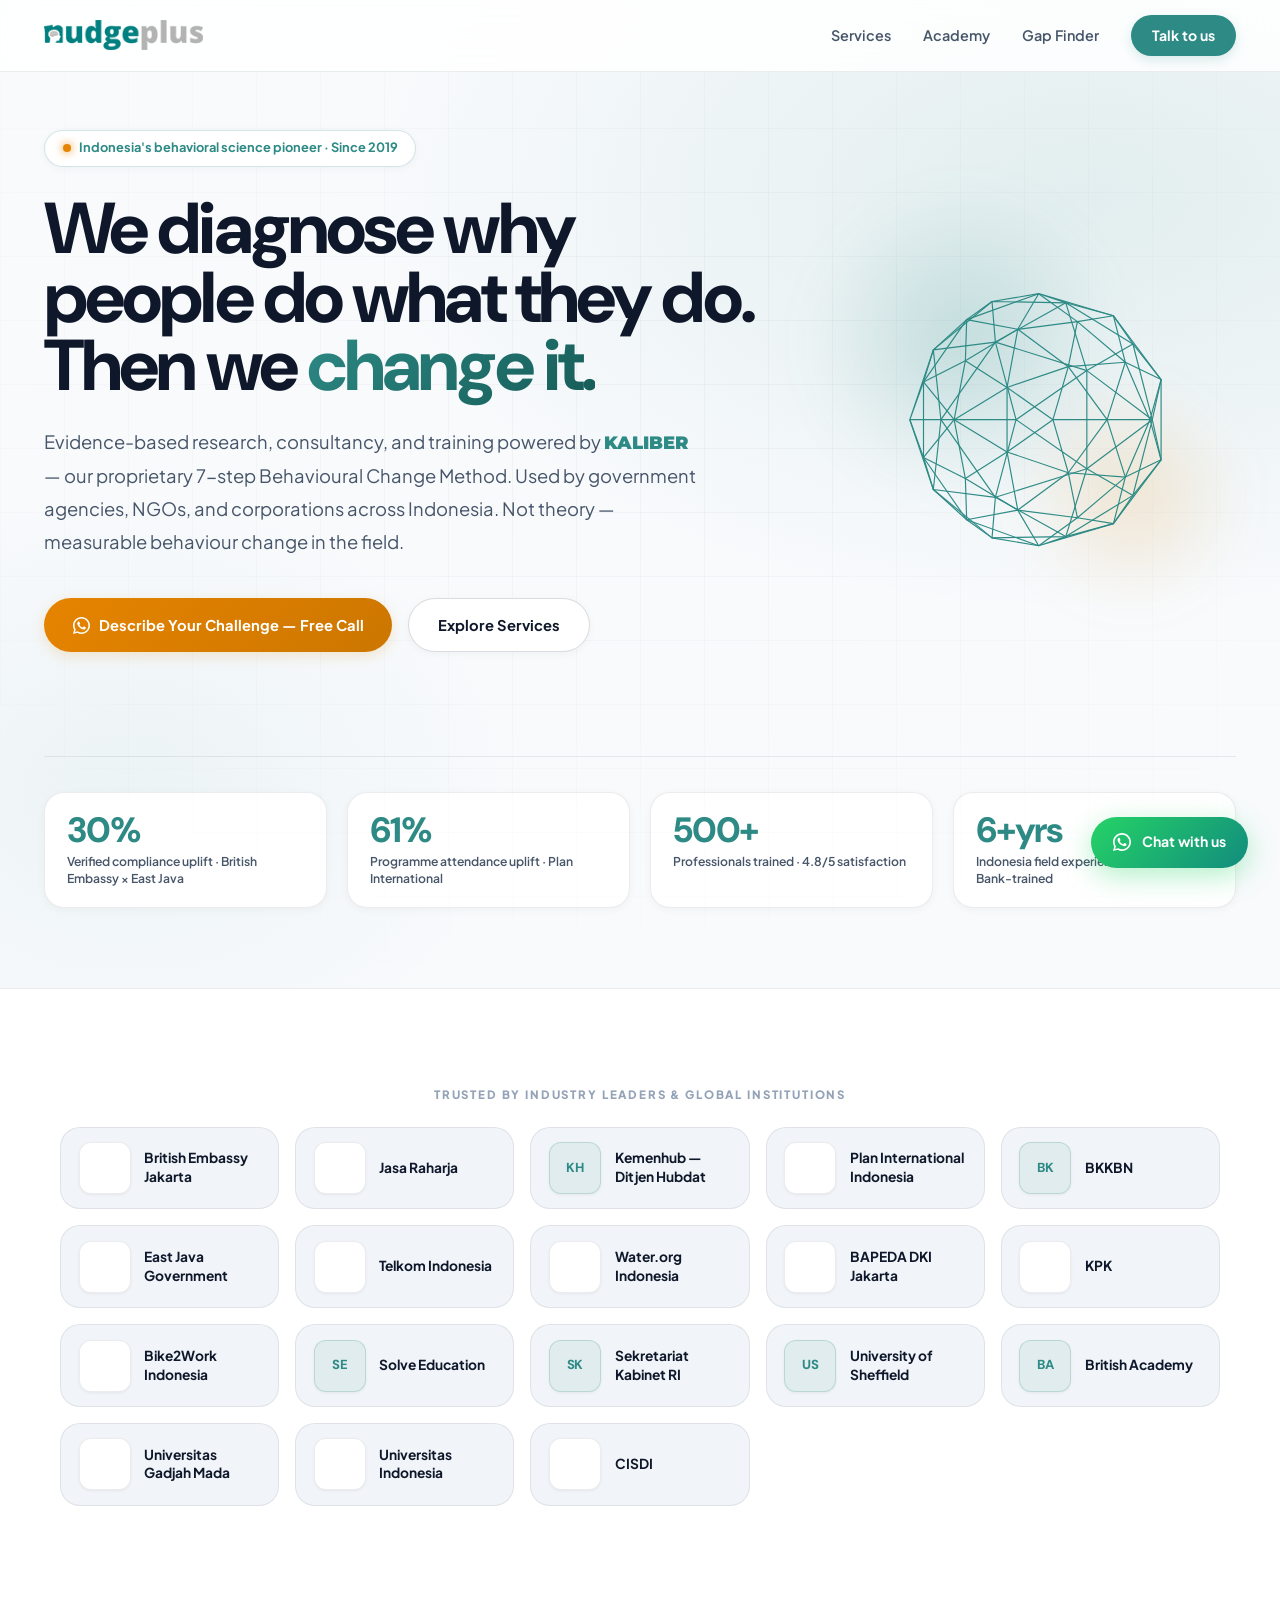
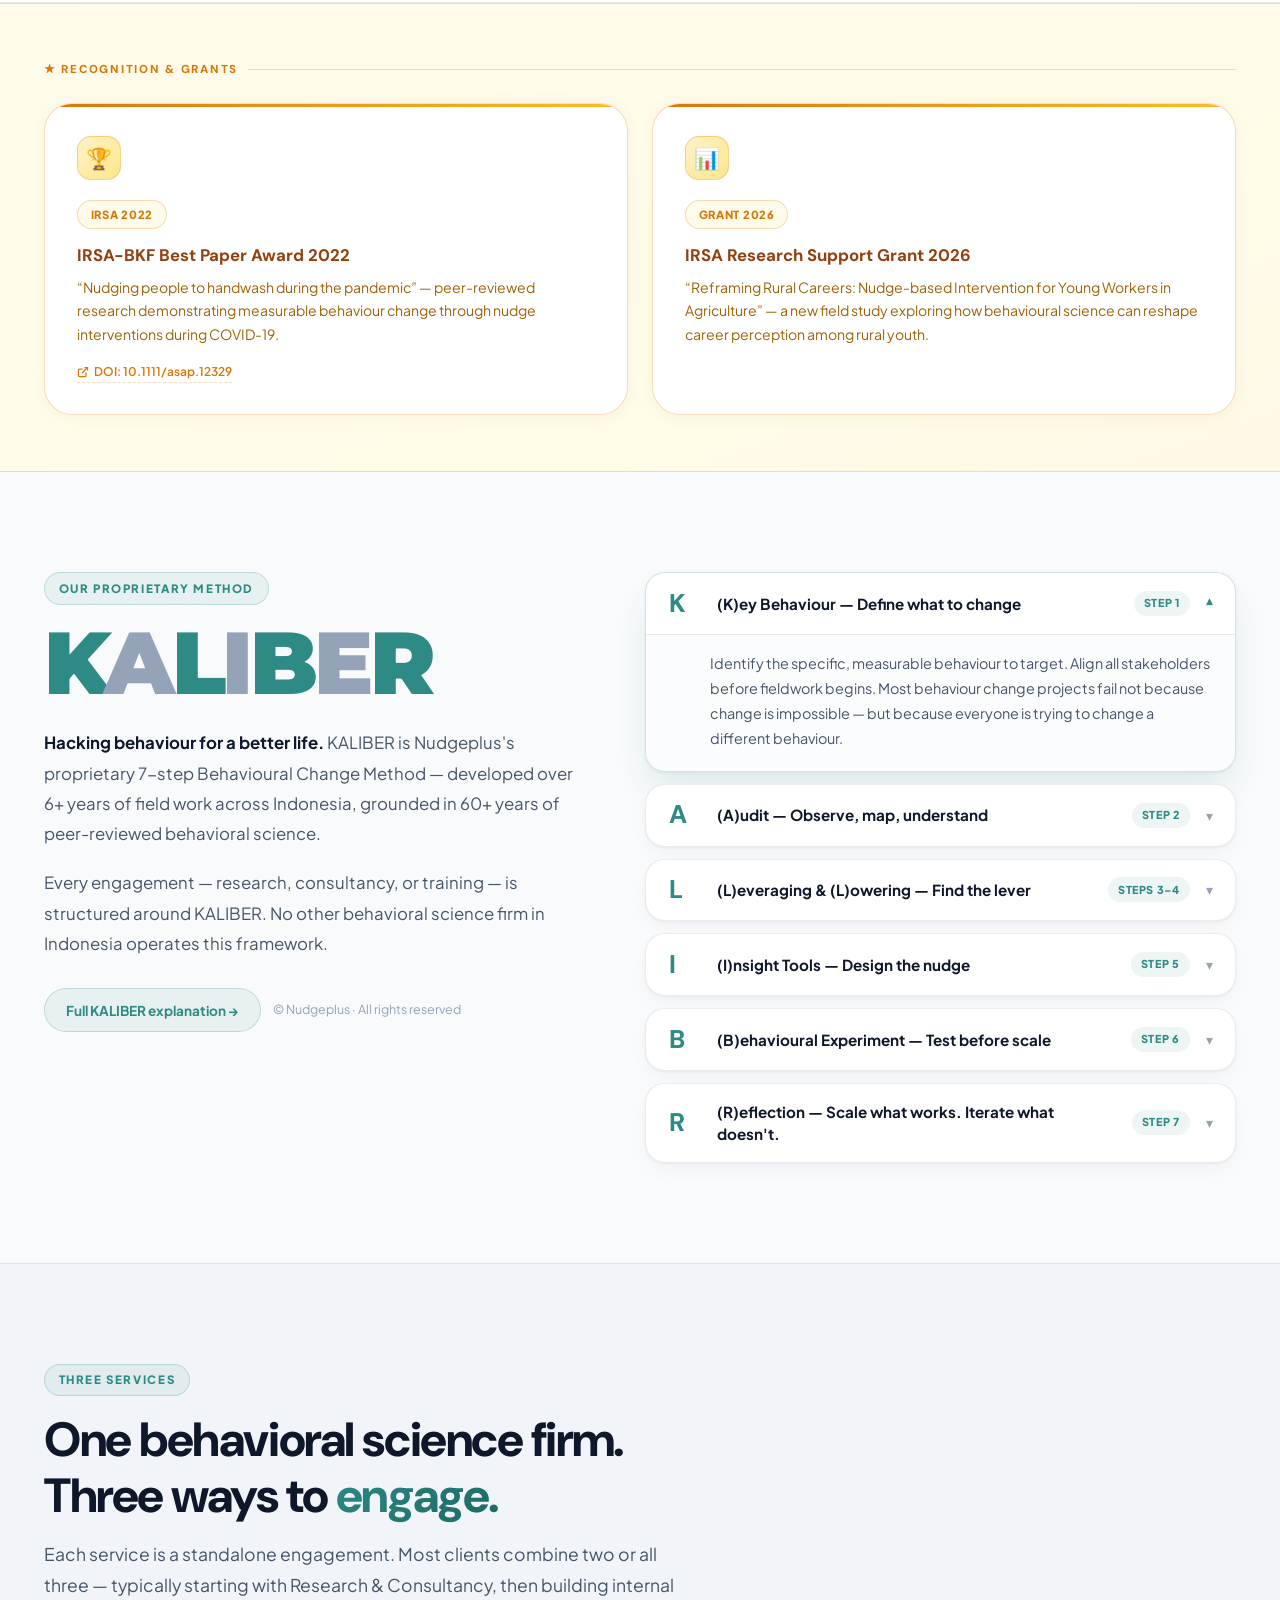
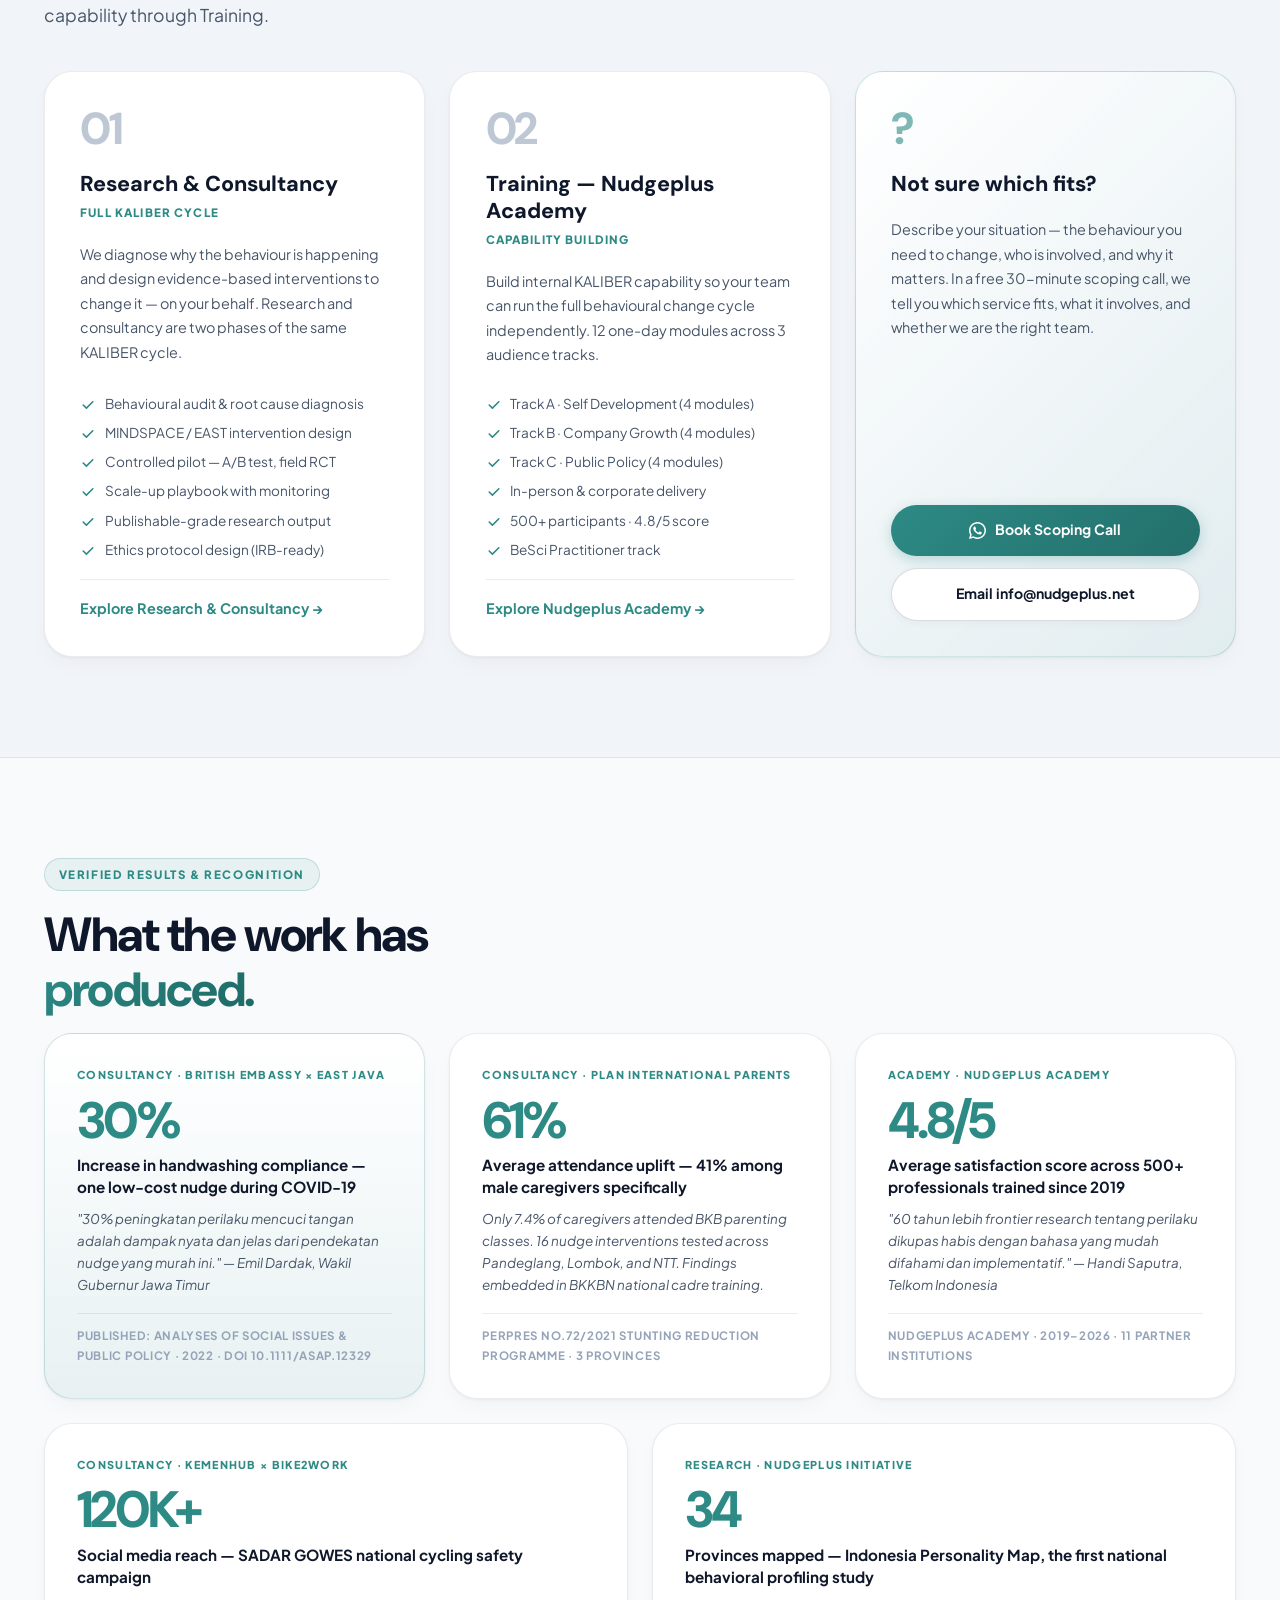
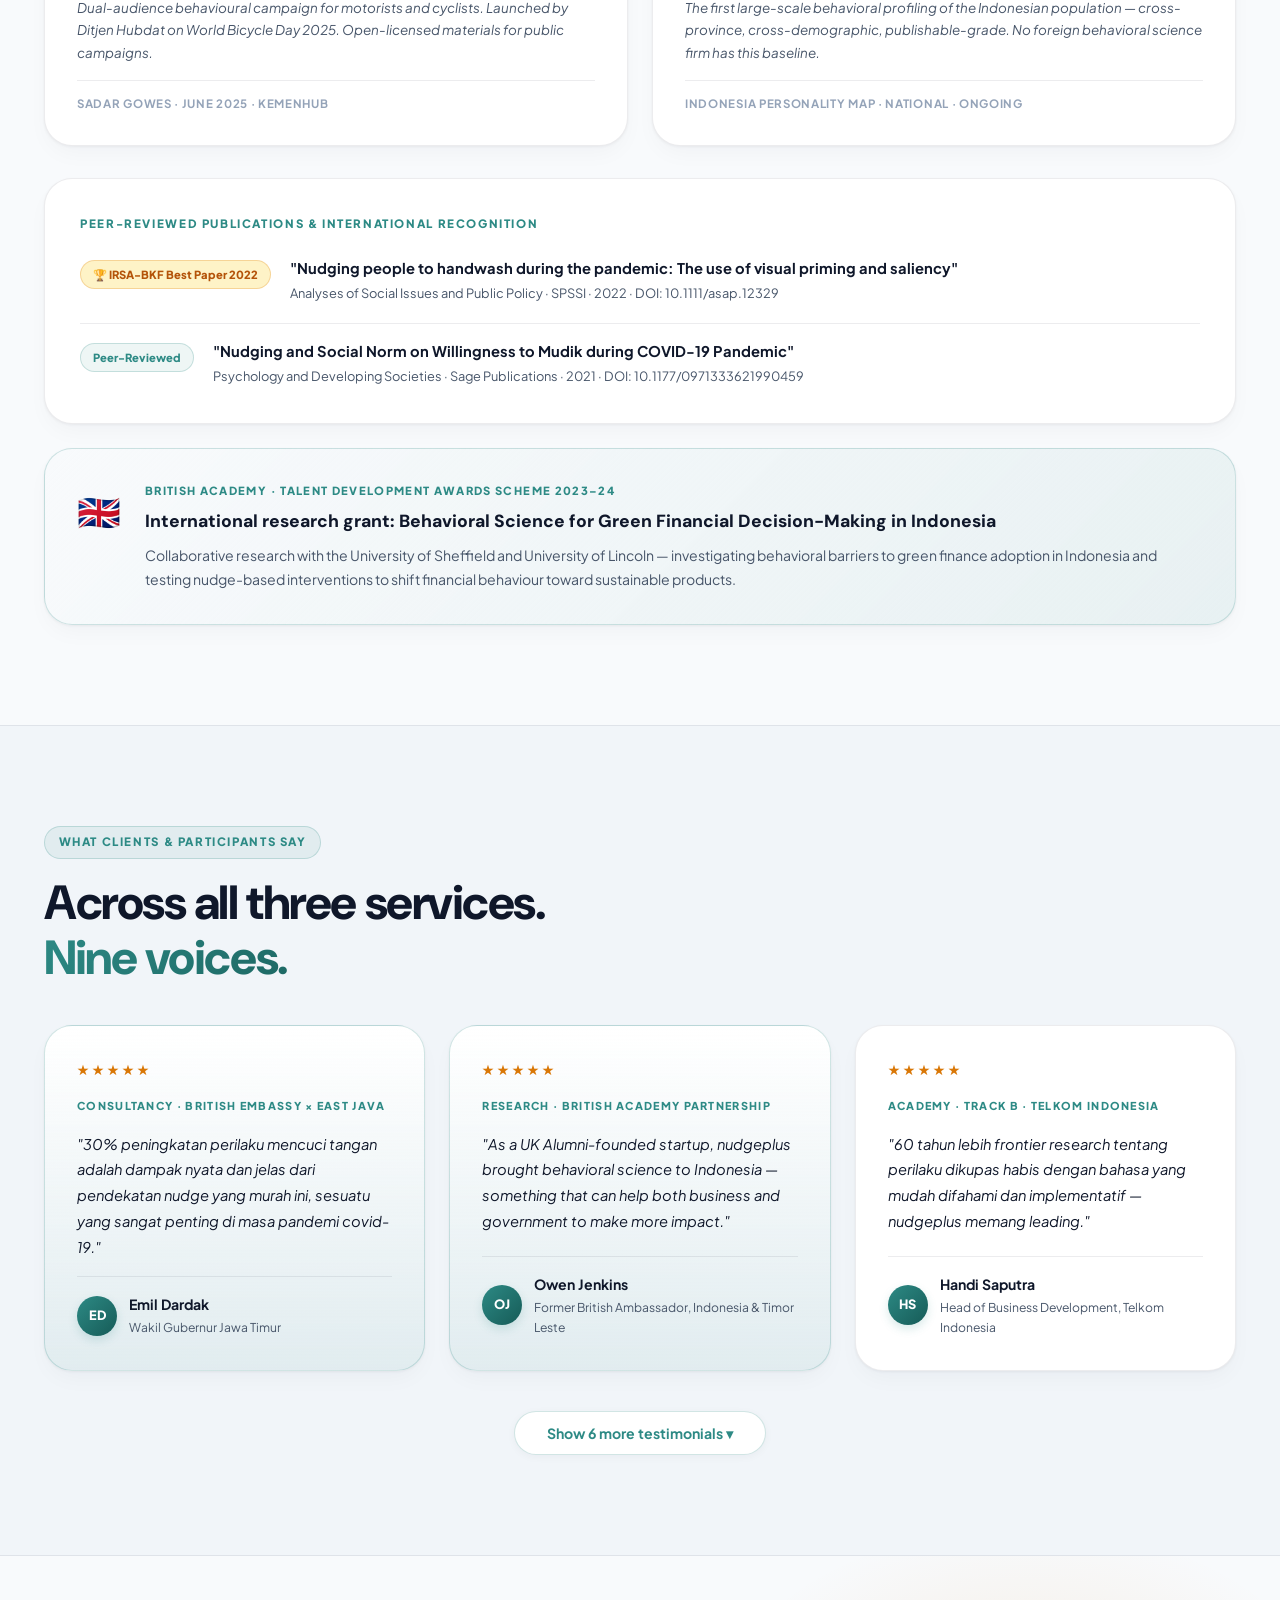
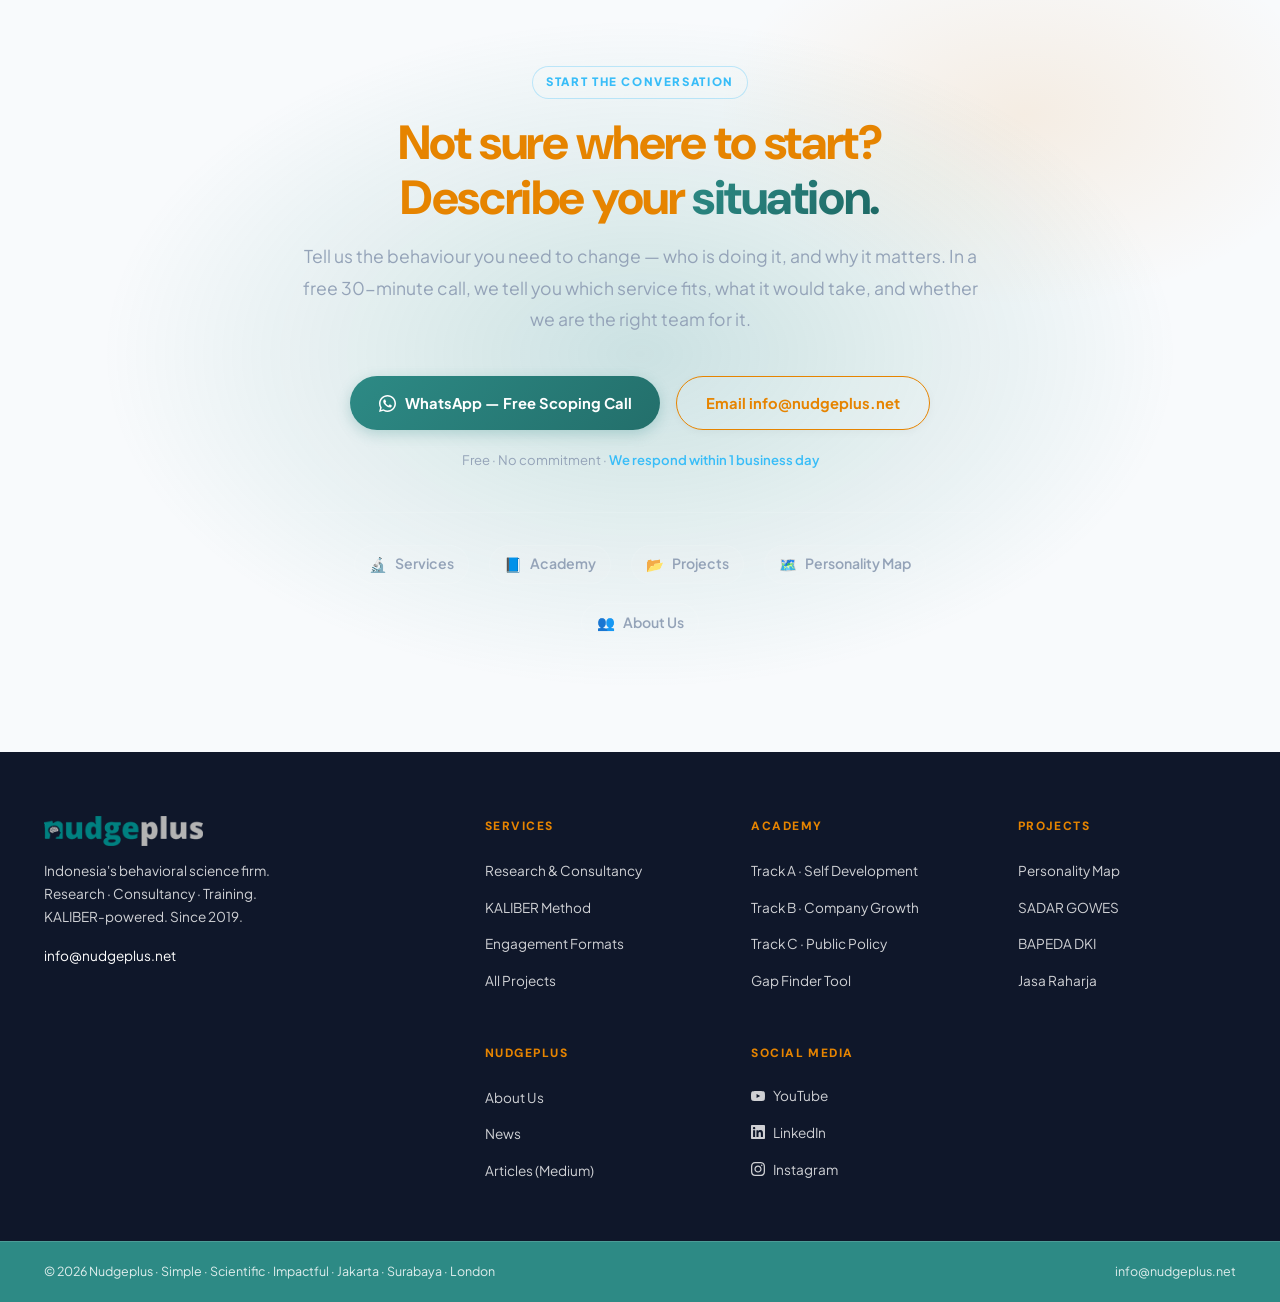
==== commit 7cb83165: "update latest 19/08" ====
--- a/index.html
+++ b/index.html
@@ -433,7 +433,7 @@
 <footer aria-label="Site footer">
   <div class="container">
     <div class="ftgrid">
-      <div>
+      <div class="ft-brand">
         <a href="index.html" class="logo footer-logo" aria-label="Nudgeplus home"><img src="image/Nudgeplus_transparent.png" alt="Nudgeplus" class="logo-img"></a>
         <p class="ftdesc">Indonesia's behavioral science firm. Research · Consultancy · Training. KALIBER-powered. Since 2019.</p>
         <p style="margin-top:1rem;font-size:0.85rem"><a href="mailto:info@nudgeplus.net" style="color:#ffffff">info@nudgeplus.net</a></p>
@@ -443,17 +443,26 @@
         <ul>
           <li><a href="services.html">Research &amp; Consultancy</a></li>
           <li><a href="services.html#kaliber">KALIBER Method</a></li>
-          <li><a href="academy.html">Nudgeplus Academy</a></li>
           <li><a href="services.html#formats">Engagement Formats</a></li>
+          <li><a href="services.html#projects">All Projects</a></li>
+        </ul>
+      </div>
+      <div class="fc">
+        <h4>Academy</h4>
+        <ul>
+          <li><a href="academy.html#tracks">Track A · Self Development</a></li>
+          <li><a href="academy.html#tracks">Track B · Company Growth</a></li>
+          <li><a href="academy.html#tracks">Track C · Public Policy</a></li>
+          <li><a href="gap-finder.html">Gap Finder Tool</a></li>
         </ul>
       </div>
       <div class="fc">
         <h4>Projects</h4>
         <ul>
-          <li><a href="https://nudgeplus.net/project/">All Projects</a></li>
           <li><a href="https://nudgeplus.net/indonesia-personality-map/">Personality Map</a></li>
           <li><a href="https://nudgeplus.net/satu-kampanye-dua-arah-untuk-pengemudi-dan-pesepeda-inilah-sadar-gowes/">SADAR GOWES</a></li>
           <li><a href="https://nudgeplus.net/behavioral-science-with-badan-pendapatan-daerah-bapeda-dki/">BAPEDA DKI</a></li>
+          <li><a href="services.html#projects">Jasa Raharja</a></li>
         </ul>
       </div>
       <div class="fc">
@@ -462,7 +471,14 @@
           <li><a href="https://nudgeplus.net/about-us/">About Us</a></li>
           <li><a href="https://nudgeplus.net/category/news/">News</a></li>
           <li><a href="https://medium.com/nudgeplus">Articles (Medium)</a></li>
-          <li><a href="https://nudgeplus.net/youtube-channel/">YouTube</a></li>
+        </ul>
+      </div>
+      <div class="fc">
+        <h4>Social Media</h4>
+        <ul>
+          <li><a href="https://nudgeplus.net/youtube-channel/" target="_blank" rel="noopener" class="fc-social"><svg viewBox="0 0 24 24" aria-hidden="true"><path d="M23.498 6.186a2.994 2.994 0 0 0-2.107-2.117C19.505 3.545 12 3.545 12 3.545s-7.505 0-9.391.524A2.994 2.994 0 0 0 .502 6.186C0 8.079 0 12 0 12s0 3.921.502 5.814a2.994 2.994 0 0 0 2.107 2.117c1.886.524 9.391.524 9.391.524s7.505 0 9.391-.524a2.994 2.994 0 0 0 2.107-2.117C24 15.921 24 12 24 12s0-3.921-.502-5.814zM9.545 15.568V8.432L15.818 12l-6.273 3.568z"/></svg>YouTube</a></li>
+          <li><a href="https://www.linkedin.com/company/nudgeplus/" target="_blank" rel="noopener" class="fc-social"><svg viewBox="0 0 24 24" aria-hidden="true"><path d="M20.447 20.452h-3.554v-5.569c0-1.328-.027-3.037-1.852-3.037-1.853 0-2.136 1.445-2.136 2.939v5.667H9.351V9h3.414v1.561h.046c.477-.9 1.637-1.85 3.37-1.85 3.601 0 4.267 2.37 4.267 5.455v6.286zM5.337 7.433c-1.144 0-2.063-.926-2.063-2.065 0-1.138.92-2.063 2.063-2.063 1.14 0 2.064.925 2.064 2.063 0 1.139-.925 2.065-2.064 2.065zm1.782 13.019H3.555V9h3.564v11.452zM22.225 0H1.771C.792 0 0 .774 0 1.729v20.542C0 23.227.792 24 1.771 24h20.451C23.2 24 24 23.227 24 22.271V1.729C24 .774 23.2 0 22.222 0h.003z"/></svg>LinkedIn</a></li>
+          <li><a href="https://www.instagram.com/nudgeplus_ig/" target="_blank" rel="noopener" class="fc-social"><svg viewBox="0 0 24 24" aria-hidden="true"><path d="M12 2.163c3.204 0 3.584.012 4.85.07 3.252.148 4.771 1.691 4.919 4.919.058 1.265.069 1.645.069 4.849 0 3.205-.012 3.584-.069 4.849-.149 3.225-1.664 4.771-4.919 4.919-1.266.058-1.644.07-4.85.07-3.204 0-3.584-.012-4.849-.07-3.26-.149-4.771-1.699-4.919-4.92-.058-1.265-.07-1.644-.07-4.849 0-3.204.013-3.583.07-4.849.149-3.227 1.664-4.771 4.919-4.919 1.266-.057 1.645-.069 4.849-.069zm0-2.163c-3.259 0-3.667.014-4.947.072-4.358.2-6.78 2.618-6.98 6.98-.059 1.281-.073 1.689-.073 4.948 0 3.259.014 3.668.072 4.948.2 4.358 2.618 6.78 6.98 6.98 1.281.058 1.689.072 4.948.072 3.259 0 3.668-.014 4.948-.072 4.354-.2 6.782-2.618 6.979-6.98.059-1.28.073-1.689.073-4.948 0-3.259-.014-3.667-.072-4.947-.196-4.354-2.617-6.78-6.979-6.98-1.281-.059-1.69-.073-4.949-.073zm0 5.838c-3.403 0-6.162 2.759-6.162 6.162s2.759 6.163 6.162 6.163 6.162-2.759 6.162-6.163c0-3.403-2.759-6.162-6.162-6.162zm0 10.162c-2.209 0-4-1.79-4-4 0-2.209 1.791-4 4-4s4 1.791 4 4c0 2.21-1.791 4-4 4zm6.406-11.845c-.796 0-1.441.645-1.441 1.44s.645 1.44 1.441 1.44c.795 0 1.439-.645 1.439-1.44s-.644-1.44-1.439-1.44z"/></svg>Instagram</a></li>
         </ul>
       </div>
     </div>
@@ -470,7 +486,7 @@
   <div class="fbot">
     <div class="container fbot-inner">
       <span class="fbcopy">© 2026 Nudgeplus · Simple · Scientific · Impactful · Jakarta · Surabaya · London</span>
-      <div style="display:flex;gap:1.2rem"><span class="fbloc">info@nudgeplus.net</span><span class="fbloc">wa.me/447729735806</span></div>
+      <div style="display:flex;gap:1.2rem"><span class="fbloc">info@nudgeplus.net</span></div>
     </div>
   </div>
 </footer>
--- a/style.css
+++ b/style.css
@@ -1779,15 +1779,23 @@
 .ftgrid {
   display: grid;
   grid-template-columns: 1.8fr 1fr 1fr 1fr;
-  gap: 3rem;
+  gap: 3rem 3rem;
+  row-gap: 2.5rem;
   align-items: start;
   margin-bottom: 3rem;
+}
+
+.ft-brand {
+  grid-row: span 2;
 }
 
 @media (max-width: 768px) {
   .ftgrid {
     grid-template-columns: 1fr 1fr;
     gap: 2rem;
+  }
+  .ft-brand {
+    grid-row: auto;
   }
 }
 
@@ -1805,7 +1813,7 @@
   font-weight: 800;
   text-transform: uppercase;
   letter-spacing: 0.12em;
-  color: #ffffff;
+  color: var(--secondary);
   margin-bottom: 1.2rem;
 }
 
@@ -1825,6 +1833,19 @@
 
 .fc a:hover {
   color: #ffffff;
+}
+
+.fc a.fc-social {
+  display: inline-flex;
+  align-items: center;
+  gap: 0.45rem;
+}
+
+.fc a.fc-social svg {
+  width: 14px;
+  height: 14px;
+  fill: currentColor;
+  flex-shrink: 0;
 }
 
 .fbot {
@@ -3316,6 +3337,42 @@
   line-height: 1.55;
 }
 
+.event-body {
+  display: flex;
+  align-items: center;
+  gap: 0.9rem;
+}
+
+.event-logo {
+  width: 44px;
+  height: 44px;
+  border-radius: 50%;
+  background: var(--surface);
+  border: 1px solid var(--border);
+  box-shadow: 0 1px 3px rgba(15, 23, 42, 0.06);
+  display: flex;
+  align-items: center;
+  justify-content: center;
+  flex-shrink: 0;
+  overflow: hidden;
+}
+
+.event-logo img {
+  max-width: 68%;
+  max-height: 68%;
+  object-fit: contain;
+}
+
+.event-logo.event-logo-ph {
+  font-family: var(--font-H);
+  font-weight: 800;
+  font-size: 0.68rem;
+  letter-spacing: -0.02em;
+  color: var(--primary);
+  background: var(--primary-light);
+  border-color: var(--primary-border);
+}
+
 .event-tags {
   display: flex;
   gap: 0.4rem;
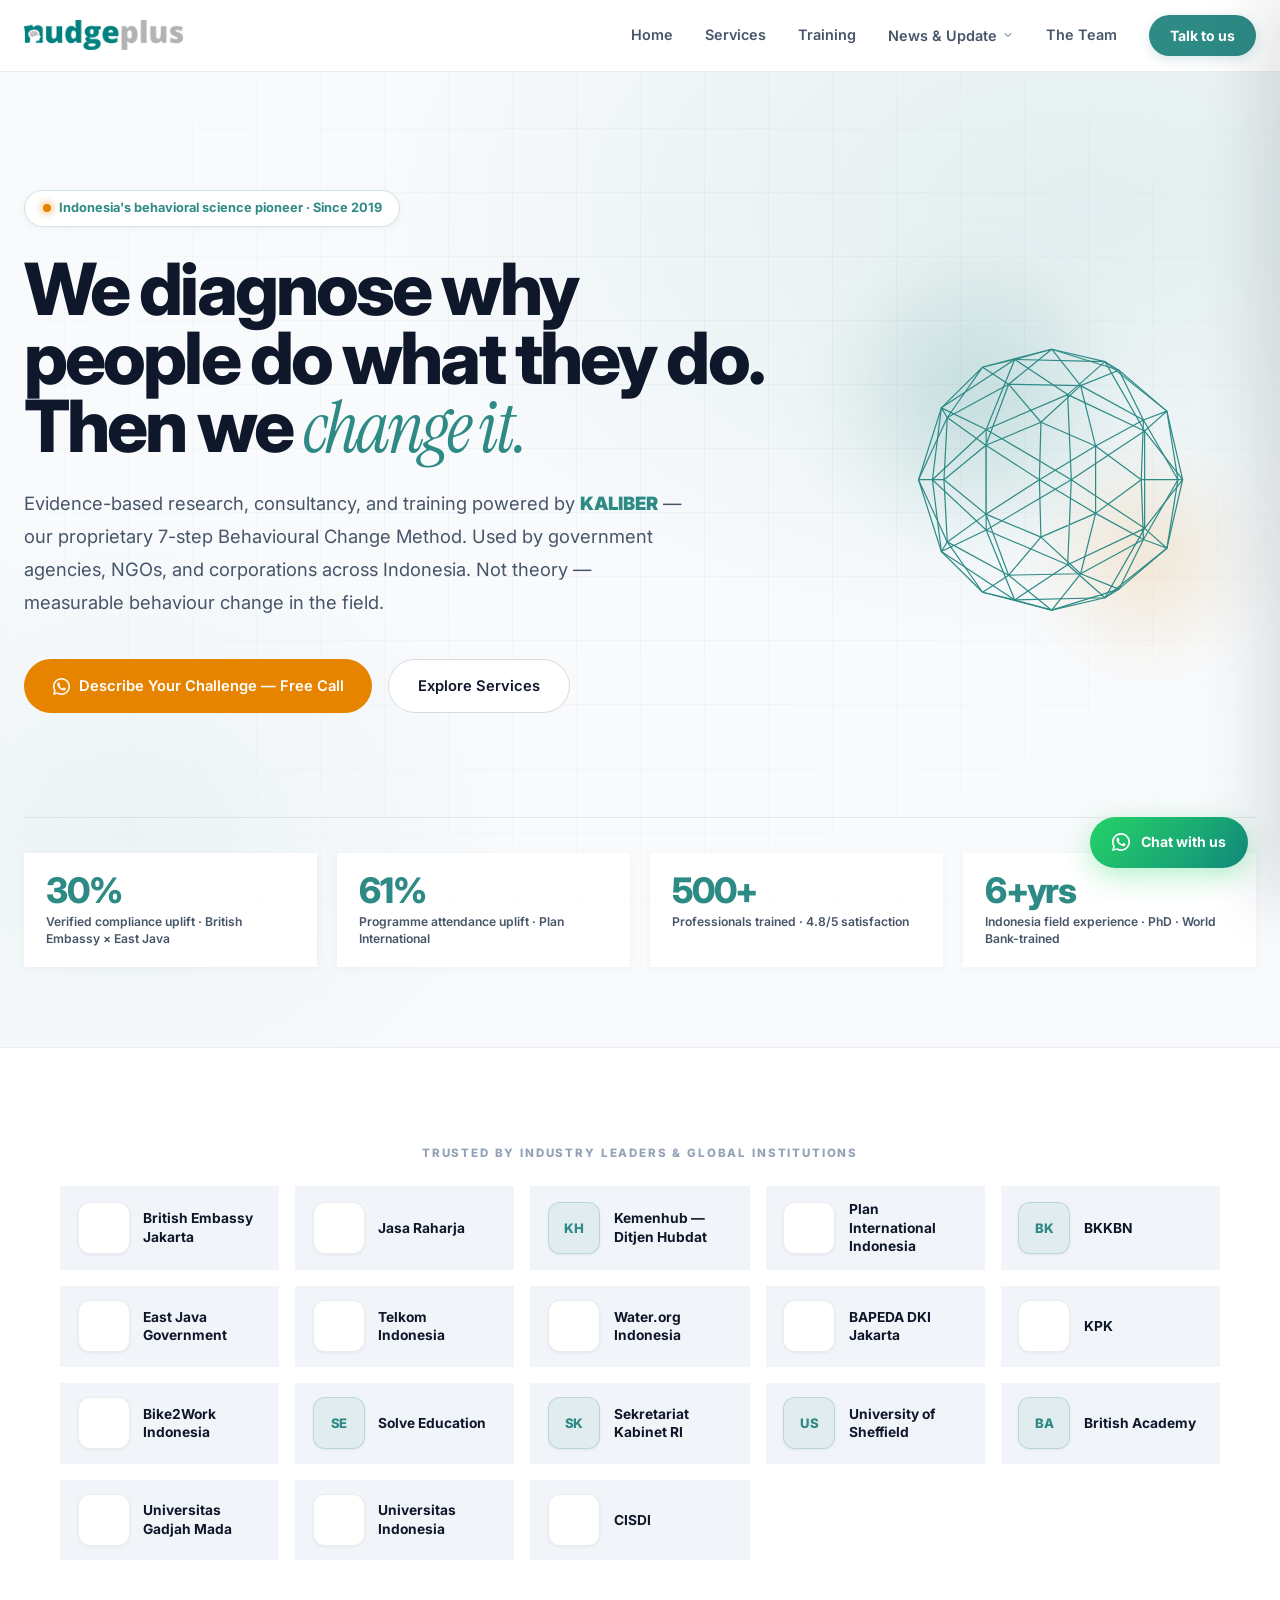
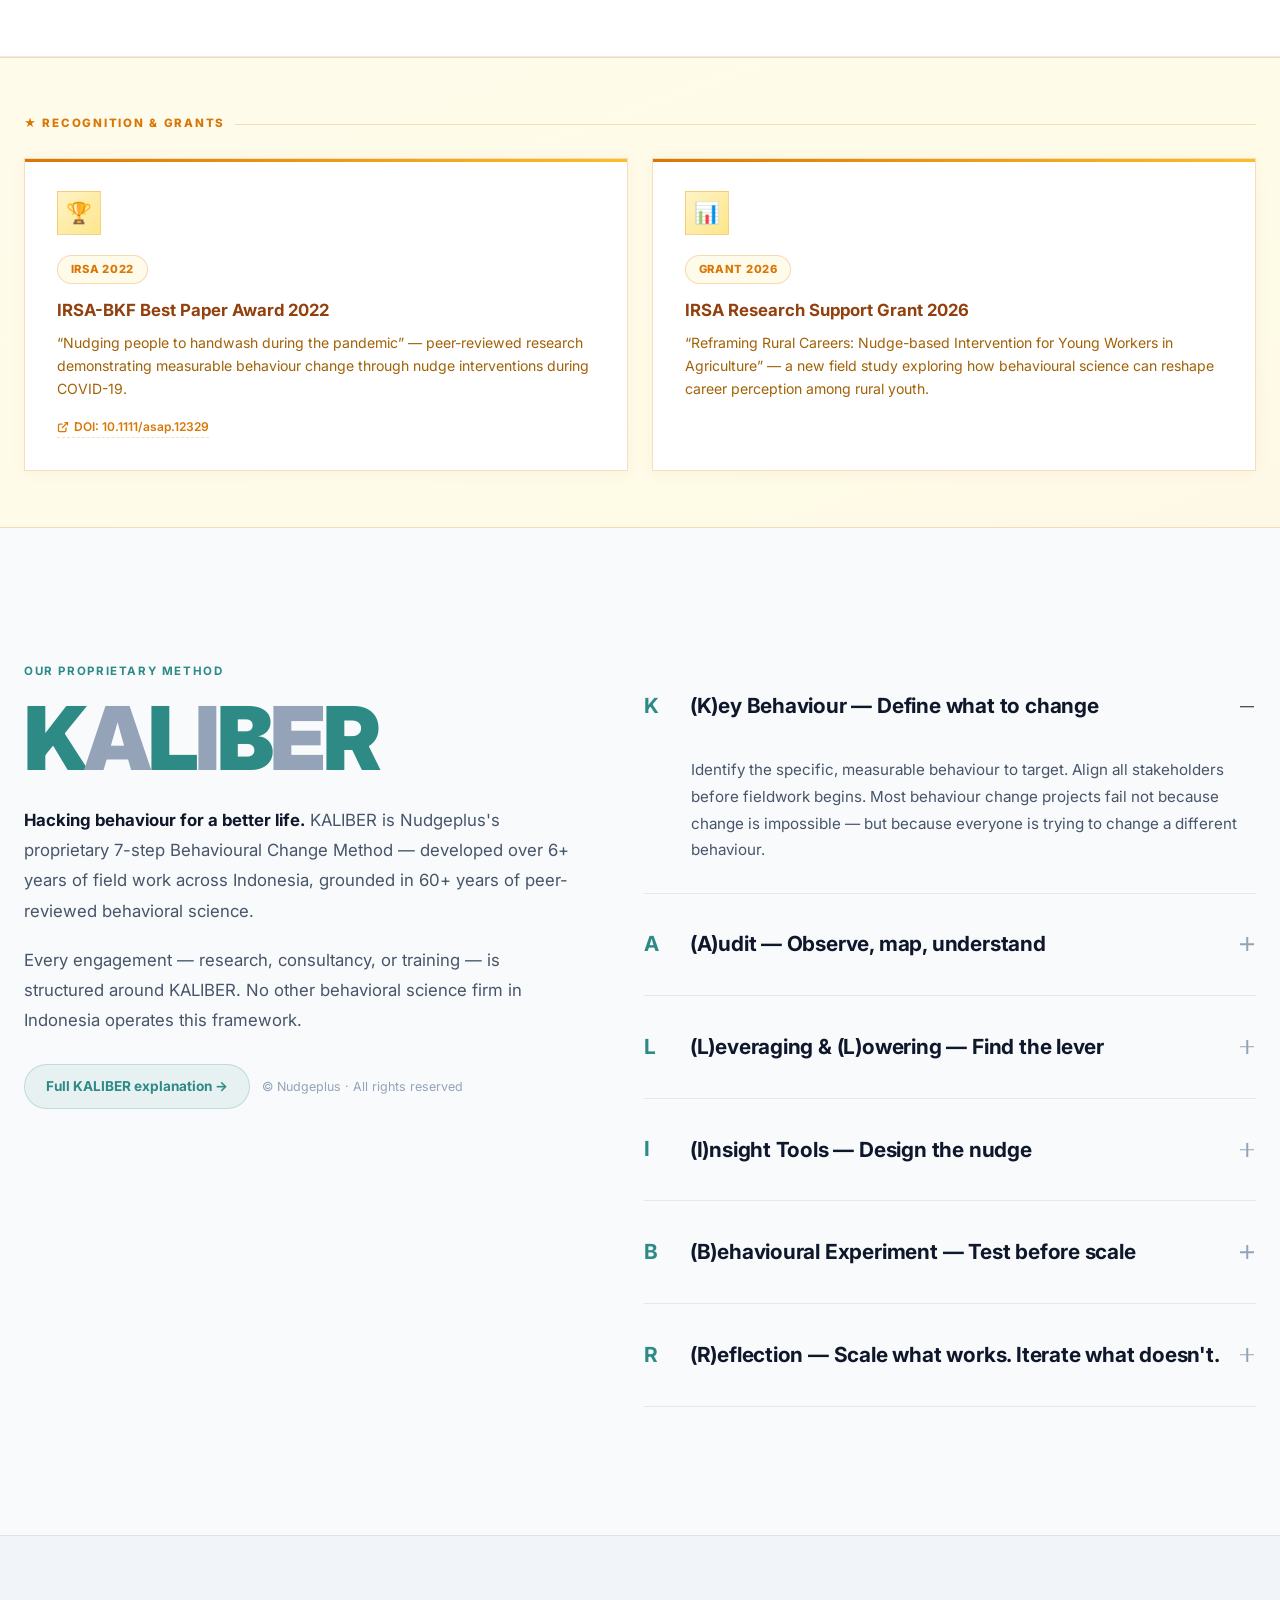
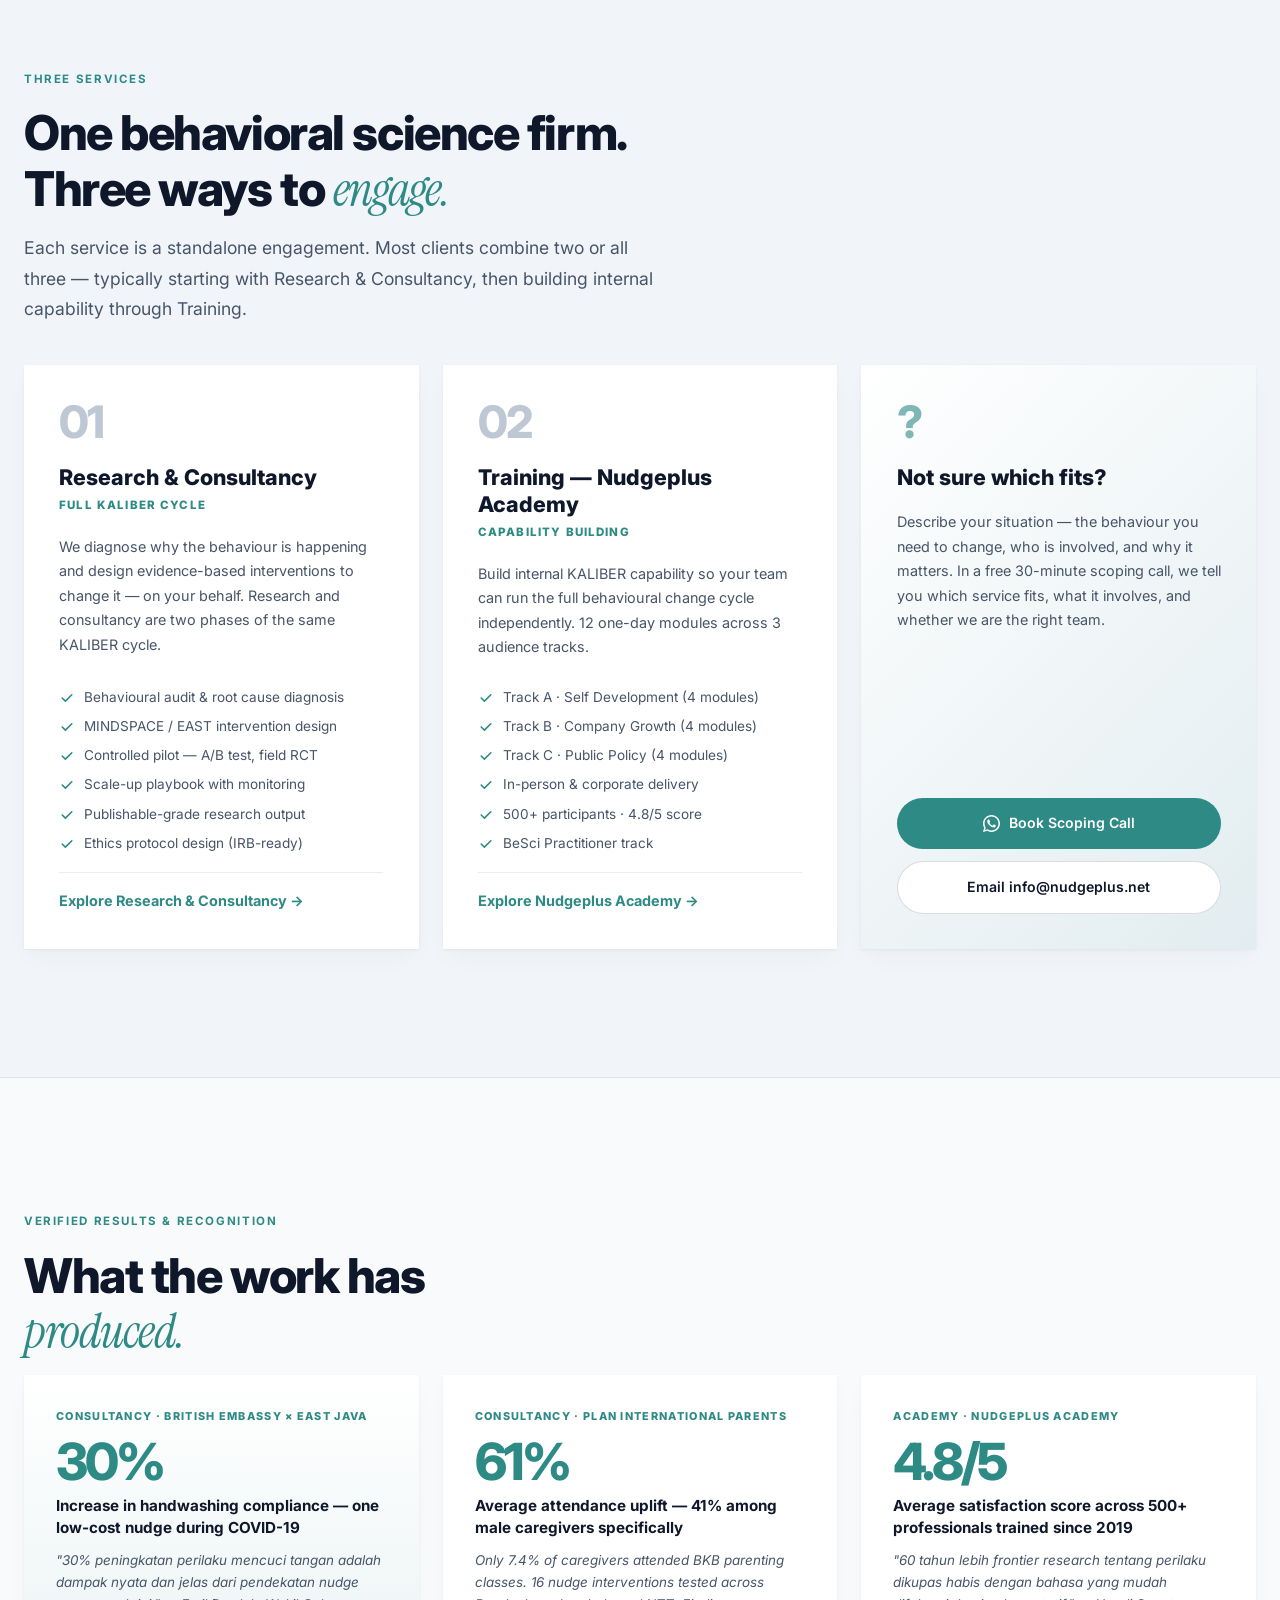
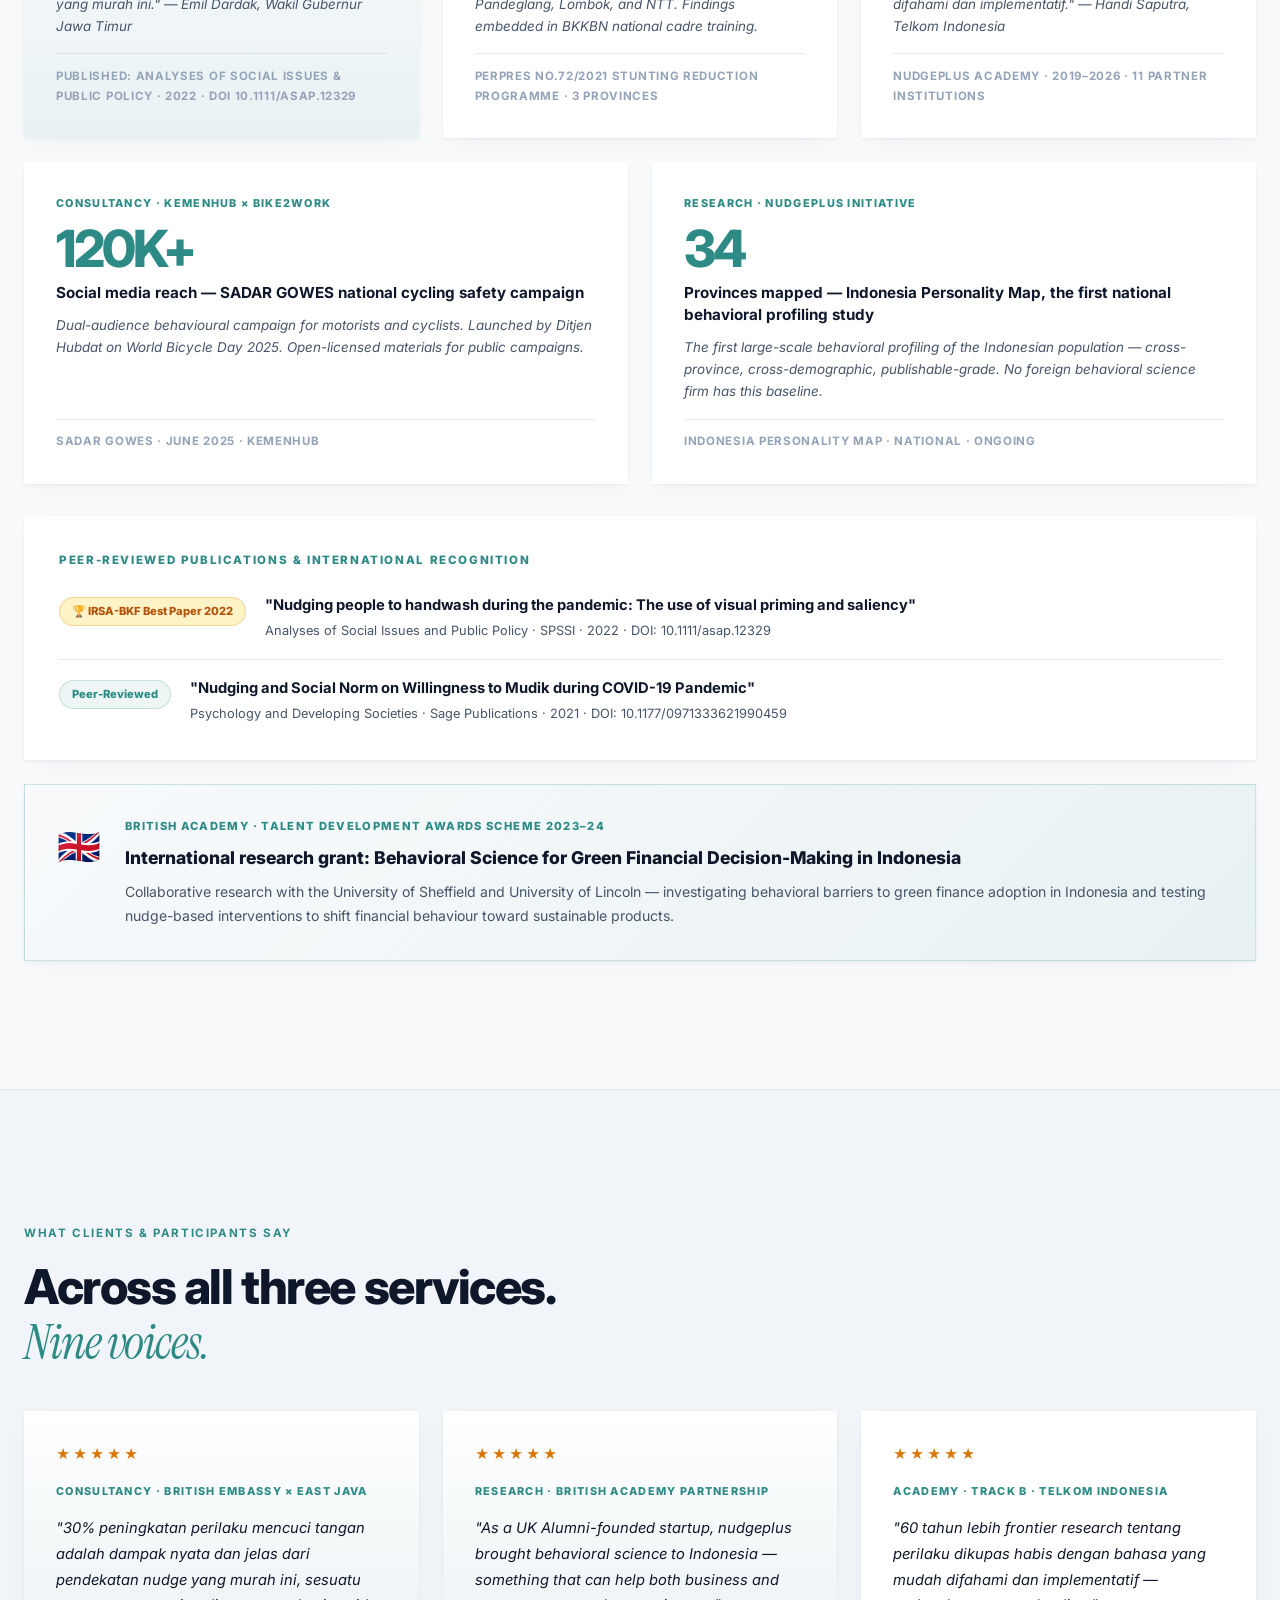
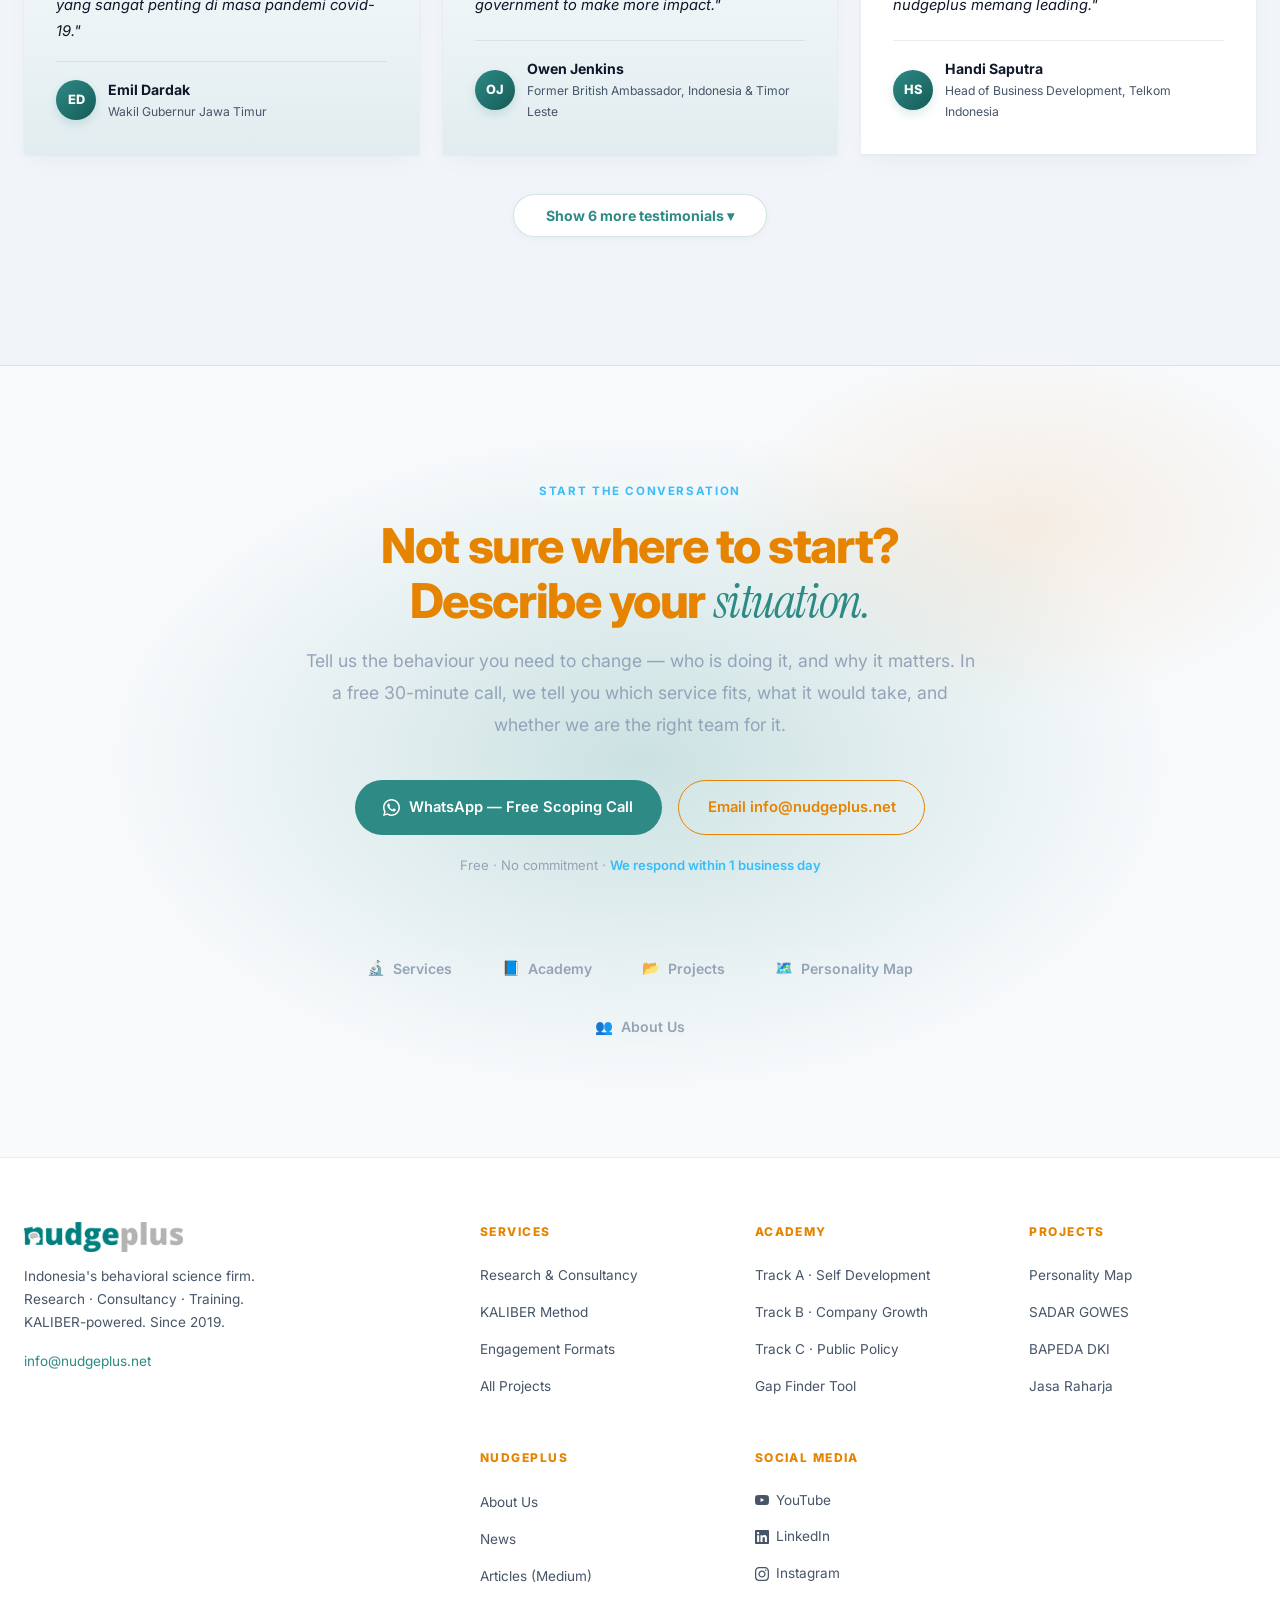
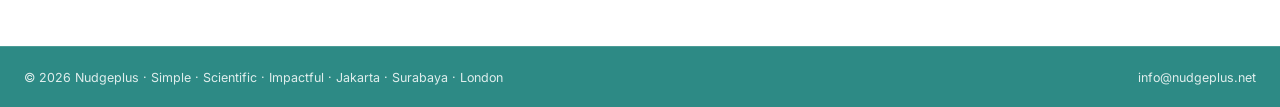
==== commit 45797a24: "update global style" ====
--- a/index.html
+++ b/index.html
@@ -21,7 +21,7 @@
 <script type="application/ld+json">{"@context":"https://schema.org","@type":"Organization","name":"Nudgeplus","description":"Indonesia's pioneer in behavioral science. Research, consultancy, and training powered by KALIBER, a proprietary 7-step Behavioural Change Method.","url":"https://nudgeplus.net","logo":"https://nudgeplus.net/wp-content/uploads/2020/05/favicon.png","email":"info@nudgeplus.net","foundingDate":"2019","areaServed":"Indonesia","address":[{"@type":"PostalAddress","addressLocality":"Jakarta","addressCountry":"ID"},{"@type":"PostalAddress","addressLocality":"Surabaya","addressCountry":"ID"},{"@type":"PostalAddress","addressLocality":"London","addressCountry":"GB"}],"award":["IRSA-BKF Best Paper Award 2022","IRSA Research Support Grant 2026","British Academy Talent Development Awards 2023-24"],"sameAs":["https://medium.com/nudgeplus"]}</script>
 <link rel="preconnect" href="https://fonts.googleapis.com">
 <link rel="preconnect" href="https://fonts.gstatic.com" crossorigin>
-<link href="https://fonts.googleapis.com/css2?family=DM+Sans:ital,opsz,wght@0,9..40,400..800;1,9..40,400..800&family=Plus+Jakarta+Sans:ital,wght@0,400;0,500;0,600;0,700;0,800;1,400;1,600&family=Montserrat:wght@700;800;900&display=swap" rel="stylesheet">
+<link href="https://fonts.googleapis.com/css2?family=Inter:ital,wght@0,400;0,500;0,600;0,700;0,800;0,900;1,400&family=Instrument+Serif:ital@0;1&display=swap" rel="stylesheet">
 <link rel="stylesheet" href="style.css">
 </head>
 <body>
@@ -31,18 +31,65 @@
   <div class="container nav-inner">
     <a href="index.html" class="logo" aria-label="Nudgeplus home"><img src="image/Nudgeplus_transparent.png" alt="Nudgeplus" class="logo-img"></a>
     <div class="navr">
+      <a href="homepage2.html" class="nl">Home</a>
       <a href="services.html" class="nl">Services</a>
-      <a href="academy.html" class="nl">Academy</a>
-      <a href="gap-finder.html" class="nl">Gap Finder</a>
+      <a href="academy.html" class="nl">Training</a>
+      <!-- <a href="services.html#projects" class="nl">Projects</a> -->
+      <div class="nl-drop">
+        <button type="button" class="nl nl-drop-btn" aria-haspopup="true" aria-expanded="false">
+          News & Update
+          <svg viewBox="0 0 24 24" aria-hidden="true"><path d="M6 9l6 6 6-6"/></svg>
+        </button>
+        <div class="nl-drop-menu" role="menu">
+          <a href="https://nudgeplus.net/category/news/" role="menuitem">News</a>
+          <a href="https://medium.com/nudgeplus" target="_blank" rel="noopener" role="menuitem">Article</a>
+          <a href="https://nudgeplus.net/youtube-channel/" role="menuitem">Youtube Channel</a>
+          <a href="https://nudgeplus.net/indonesia-personality-map/" role="menuitem">Indonesia Personality Map</a>
+        </div>
+      </div>
+      <a href="https://nudgeplus.net/about-us/" class="nl">The Team</a>
       <a href="https://wa.me/447729735806?text=Hi%20Nudgeplus%2C%20I%27d%20like%20to%20discuss%20a%20behaviour%20change%20challenge." class="ncta" target="_blank" rel="noopener">Talk to us</a>
     </div>
+    <button type="button" class="nav-burger" id="navBurger" aria-label="Open menu" aria-expanded="false" aria-controls="mobileMenu">
+      <span></span><span></span><span></span>
+    </button>
   </div>
 </nav>
+
+<!-- MOBILE MENU -->
+<div class="mobile-overlay" id="mobileOverlay"></div>
+<div class="mobile-menu" id="mobileMenu" aria-hidden="true">
+  <div class="mobile-menu-hd">
+    <a href="index.html" class="logo" aria-label="Nudgeplus home"><img src="image/Nudgeplus_transparent.png" alt="Nudgeplus" class="logo-img"></a>
+    <button type="button" class="mobile-close" id="mobileClose" aria-label="Close menu">
+      <svg viewBox="0 0 24 24" aria-hidden="true"><path d="M6 6l12 12M18 6L6 18"/></svg>
+    </button>
+  </div>
+  <div class="mobile-menu-links">
+    <a href="services.html" class="mnl">Services</a>
+    <a href="academy.html" class="mnl">Academy</a>
+    <a href="https://nudgeplus.net/about-us/" class="mnl">About</a>
+    <a href="services.html#projects" class="mnl">Projects</a>
+    <div class="mnl-drop">
+      <button type="button" class="mnl mnl-drop-btn" aria-expanded="false">
+        Update
+        <svg viewBox="0 0 24 24" aria-hidden="true"><path d="M6 9l6 6 6-6"/></svg>
+      </button>
+      <div class="mnl-drop-menu">
+        <a href="https://nudgeplus.net/category/news/">News</a>
+        <a href="https://medium.com/nudgeplus" target="_blank" rel="noopener">Article</a>
+        <a href="https://nudgeplus.net/youtube-channel/">Youtube Channel</a>
+        <a href="https://nudgeplus.net/indonesia-personality-map/">Indonesia Personality Map</a>
+      </div>
+    </div>
+  </div>
+  <a href="https://wa.me/447729735806?text=Hi%20Nudgeplus%2C%20I%27d%20like%20to%20discuss%20a%20behaviour%20change%20challenge." class="ncta mobile-cta" target="_blank" rel="noopener">Talk to us</a>
+</div>
 
 <!-- FLOATING WHATSAPP BUTTON -->
 <a href="https://wa.me/447729735806?text=Hi%20Nudgeplus%2C%20I%27d%20like%20to%20discuss%20a%20behaviour%20change%20challenge." class="wa" target="_blank" rel="noopener" aria-label="Chat on WhatsApp">
   <svg viewBox="0 0 24 24" aria-hidden="true"><path d="M17.472 14.382c-.297-.149-1.758-.867-2.03-.967-.273-.099-.471-.148-.67.15-.197.297-.767.966-.94 1.164-.173.199-.347.223-.644.075-.297-.15-1.255-.463-2.39-1.475-.883-.788-1.48-1.761-1.653-2.059-.173-.297-.018-.458.13-.606.134-.133.298-.347.446-.52.149-.174.198-.298.298-.497.099-.198.05-.371-.025-.52-.075-.149-.669-1.612-.916-2.207-.242-.579-.487-.5-.669-.51-.173-.008-.371-.01-.57-.01-.198 0-.52.074-.792.372-.272.297-1.04 1.016-1.04 2.479 0 1.462 1.065 2.875 1.213 3.074.149.198 2.096 3.2 5.077 4.487.709.306 1.262.489 1.694.625.712.227 1.36.195 1.871.118.571-.085 1.758-.719 2.006-1.413.248-.694.248-1.289.173-1.413-.074-.124-.272-.198-.57-.347z"/><path d="M12 0C5.373 0 0 5.373 0 12c0 2.136.565 4.14 1.545 5.875L.057 23.862l6.155-1.607A11.945 11.945 0 0012 24c6.627 0 12-5.373 12-12S18.627 0 12 0zm0 21.818a9.797 9.797 0 01-5.022-1.38l-.36-.214-3.732.975.999-3.637-.235-.374A9.788 9.788 0 012.182 12C2.182 6.573 6.573 2.182 12 2.182c5.428 0 9.818 4.391 9.818 9.818 0 5.428-4.39 9.818-9.818 9.818z"/></svg>
-  Chat with us
+  <span class="wa-text">Chat with us</span>
 </a>
 
 <!-- HERO -->
@@ -168,37 +215,37 @@
       <div class="ksteps" role="list">
         <div class="kstep open sr" onclick="toggleK(this)" role="listitem">
           <div class="ksh" tabindex="0" onkeydown="if(event.key==='Enter')toggleK(this.parentElement)">
-            <span class="klt" aria-hidden="true">K</span><span class="knm">(K)ey Behaviour — Define what to change</span><span class="ktg">Step 1</span><span class="kcv" aria-hidden="true">▾</span>
+            <span class="klt" aria-hidden="true">K</span><span class="knm">(K)ey Behaviour — Define what to change</span><span class="ktg">Step 1</span><span class="kcv" aria-hidden="true"></span>
           </div>
           <div class="kbod">Identify the specific, measurable behaviour to target. Align all stakeholders before fieldwork begins. Most behaviour change projects fail not because change is impossible — but because everyone is trying to change a different behaviour.</div>
         </div>
         <div class="kstep sr" onclick="toggleK(this)" role="listitem">
           <div class="ksh" tabindex="0" onkeydown="if(event.key==='Enter')toggleK(this.parentElement)">
-            <span class="klt" aria-hidden="true">A</span><span class="knm">(A)udit — Observe, map, understand</span><span class="ktg">Step 2</span><span class="kcv" aria-hidden="true">▾</span>
+            <span class="klt" aria-hidden="true">A</span><span class="knm">(A)udit — Observe, map, understand</span><span class="ktg">Step 2</span><span class="kcv" aria-hidden="true"></span>
           </div>
           <div class="kbod">360° field assessment: direct observation, FGD, interview, and survey. User segmentation, empathy mapping per persona, and a step-by-step Key Behaviour Map — showing what people actually do, not what they say they do.</div>
         </div>
         <div class="kstep sr" onclick="toggleK(this)" role="listitem">
           <div class="ksh" tabindex="0" onkeydown="if(event.key==='Enter')toggleK(this.parentElement)">
-            <span class="klt" aria-hidden="true">L</span><span class="knm">(L)everaging &amp; (L)owering — Find the lever</span><span class="ktg">Steps 3–4</span><span class="kcv" aria-hidden="true">▾</span>
+            <span class="klt" aria-hidden="true">L</span><span class="knm">(L)everaging &amp; (L)owering — Find the lever</span><span class="ktg">Steps 3–4</span><span class="kcv" aria-hidden="true"></span>
           </div>
           <div class="kbod">Identify what enables the behaviour (Leveraging Factors) and what blocks it (Lowering Factors). The priority factor becomes the intervention target — preventing the most common mistake: designing around the wrong barrier.</div>
         </div>
         <div class="kstep sr" onclick="toggleK(this)" role="listitem">
           <div class="ksh" tabindex="0" onkeydown="if(event.key==='Enter')toggleK(this.parentElement)">
-            <span class="klt" aria-hidden="true">I</span><span class="knm">(I)nsight Tools — Design the nudge</span><span class="ktg">Step 5</span><span class="kcv" aria-hidden="true">▾</span>
+            <span class="klt" aria-hidden="true">I</span><span class="knm">(I)nsight Tools — Design the nudge</span><span class="ktg">Step 5</span><span class="kcv" aria-hidden="true"></span>
           </div>
           <div class="kbod">Select the behaviour change mechanism using MINDSPACE and EAST — Messenger, Incentive, Norms, Defaults, Salience, Priming, Affect, Commitment, or Ego. Design the intervention and state the testable hypothesis it rests on.</div>
         </div>
         <div class="kstep sr" onclick="toggleK(this)" role="listitem">
           <div class="ksh" tabindex="0" onkeydown="if(event.key==='Enter')toggleK(this.parentElement)">
-            <span class="klt" aria-hidden="true">B</span><span class="knm">(B)ehavioural Experiment — Test before scale</span><span class="ktg">Step 6</span><span class="kcv" aria-hidden="true">▾</span>
+            <span class="klt" aria-hidden="true">B</span><span class="knm">(B)ehavioural Experiment — Test before scale</span><span class="ktg">Step 6</span><span class="kcv" aria-hidden="true"></span>
           </div>
           <div class="kbod">Run a controlled pilot — field RCT, A/B test, or quasi-experimental design. We never recommend scaling an untested intervention. Statistical power is calculated. Ethics protocol applied where required.</div>
         </div>
         <div class="kstep sr" onclick="toggleK(this)" role="listitem">
           <div class="ksh" tabindex="0" onkeydown="if(event.key==='Enter')toggleK(this.parentElement)">
-            <span class="klt" aria-hidden="true">R</span><span class="knm">(R)eflection — Scale what works. Iterate what doesn't.</span><span class="ktg">Step 7</span><span class="kcv" aria-hidden="true">▾</span>
+            <span class="klt" aria-hidden="true">R</span><span class="knm">(R)eflection — Scale what works. Iterate what doesn't.</span><span class="ktg">Step 7</span><span class="kcv" aria-hidden="true"></span>
           </div>
           <div class="kbod">If the experiment confirms the hypothesis: scale-up playbook ready for your team. If not: return to K with a revised hypothesis. KALIBER is a cycle — most breakthroughs come on the second or third pass.</div>
         </div>
@@ -436,7 +483,7 @@
       <div class="ft-brand">
         <a href="index.html" class="logo footer-logo" aria-label="Nudgeplus home"><img src="image/Nudgeplus_transparent.png" alt="Nudgeplus" class="logo-img"></a>
         <p class="ftdesc">Indonesia's behavioral science firm. Research · Consultancy · Training. KALIBER-powered. Since 2019.</p>
-        <p style="margin-top:1rem;font-size:0.85rem"><a href="mailto:info@nudgeplus.net" style="color:#ffffff">info@nudgeplus.net</a></p>
+        <p style="margin-top:1rem;font-size:0.85rem"><a href="mailto:info@nudgeplus.net" style="color:var(--primary)">info@nudgeplus.net</a></p>
       </div>
       <div class="fc">
         <h4>Services</h4>
@@ -501,6 +548,57 @@
   }
 });
 
+/* NAV — desktop "Update" dropdown */
+document.querySelectorAll('.nl-drop').forEach(drop => {
+  const btn = drop.querySelector('.nl-drop-btn');
+  btn.addEventListener('click', (e) => {
+    e.stopPropagation();
+    const isOpen = drop.classList.contains('open');
+    document.querySelectorAll('.nl-drop.open').forEach(d => { d.classList.remove('open'); d.querySelector('.nl-drop-btn').setAttribute('aria-expanded', 'false'); });
+    if (!isOpen) { drop.classList.add('open'); btn.setAttribute('aria-expanded', 'true'); }
+  });
+});
+document.addEventListener('click', () => {
+  document.querySelectorAll('.nl-drop.open').forEach(d => { d.classList.remove('open'); d.querySelector('.nl-drop-btn').setAttribute('aria-expanded', 'false'); });
+});
+
+/* NAV — mobile off-canvas menu */
+(function initMobileMenu() {
+  const burger = document.getElementById('navBurger');
+  const menu = document.getElementById('mobileMenu');
+  const overlay = document.getElementById('mobileOverlay');
+  const closeBtn = document.getElementById('mobileClose');
+  if (!burger || !menu || !overlay) return;
+
+  function openMenu() {
+    menu.classList.add('open');
+    overlay.classList.add('open');
+    menu.setAttribute('aria-hidden', 'false');
+    burger.setAttribute('aria-expanded', 'true');
+    document.body.style.overflow = 'hidden';
+  }
+  function closeMenu() {
+    menu.classList.remove('open');
+    overlay.classList.remove('open');
+    menu.setAttribute('aria-hidden', 'true');
+    burger.setAttribute('aria-expanded', 'false');
+    document.body.style.overflow = '';
+  }
+
+  burger.addEventListener('click', openMenu);
+  closeBtn.addEventListener('click', closeMenu);
+  overlay.addEventListener('click', closeMenu);
+  menu.querySelectorAll('.mnl:not(.mnl-drop-btn), .mnl-drop-menu a, .mobile-cta').forEach(a => a.addEventListener('click', closeMenu));
+
+  const mDrop = menu.querySelector('.mnl-drop');
+  if (mDrop) {
+    mDrop.querySelector('.mnl-drop-btn').addEventListener('click', () => {
+      const isOpen = mDrop.classList.toggle('open');
+      mDrop.querySelector('.mnl-drop-btn').setAttribute('aria-expanded', isOpen);
+    });
+  }
+})();
+
 function toggleK(el){
   const was = el.classList.contains('open');
   document.querySelectorAll('.kstep.open').forEach(s => s.classList.remove('open'));
--- a/style.css
+++ b/style.css
@@ -32,14 +32,15 @@
   --border-strong: rgba(15, 23, 42, 0.15);
   --border-hover: rgba(45, 138, 133, 0.35);
 
-  --font-H: 'DM Sans', sans-serif;
-  --font-B: 'Plus Jakarta Sans', -apple-system, BlinkMacSystemFont, sans-serif;
-  --font-mont: 'Montserrat', sans-serif;
-
-  --radius-sm: 8px;
-  --radius-md: 14px;
-  --radius-lg: 20px;
-  --radius-xl: 28px;
+  --font-H: 'Inter', -apple-system, BlinkMacSystemFont, sans-serif;
+  --font-B: 'Inter', -apple-system, BlinkMacSystemFont, sans-serif;
+  --font-mont: 'Inter', sans-serif;
+  --font-em: 'Instrument Serif', serif;
+
+  --radius-sm: 0;
+  --radius-md: 0;
+  --radius-lg: 0;
+  --radius-xl: 0;
   --radius-pill: 9999px;
 
   --shadow-sm: 0 2px 8px rgba(15, 23, 42, 0.04);
@@ -82,19 +83,19 @@
 /* LAYOUT CONTAINER */
 .container {
   width: 100%;
-  max-width: 1240px;
+  max-width: 1340px;
   margin: 0 auto;
   padding: 0 1.5rem;
 }
 
 section {
-  padding: 100px 0;
+  padding: 128px 0;
   position: relative;
 }
 
 @media (max-width: 768px) {
   section {
-    padding: 64px 0;
+    padding: 72px 0;
   }
 }
 
@@ -104,14 +105,14 @@
   align-items: center;
   gap: 0.5rem;
   font-size: 0.72rem;
-  font-weight: 800;
+  font-weight: 700;
   text-transform: uppercase;
   letter-spacing: 0.14em;
   color: var(--primary);
-  background: var(--primary-light);
-  border: 1px solid var(--primary-border);
-  padding: 0.35rem 0.85rem;
-  border-radius: var(--radius-pill);
+  background: none;
+  border: none;
+  padding: 0;
+  border-radius: 0;
   margin-bottom: 1rem;
 }
 
@@ -127,10 +128,13 @@
 }
 
 h2 em {
-  font-style: normal;
-  background: linear-gradient(135deg, var(--primary) 0%, #1d6864 100%);
-  -webkit-background-clip: text;
-  -webkit-text-fill-color: transparent;
+  font-family: var(--font-em);
+  font-style: italic;
+  font-weight: 400;
+  color: var(--primary);
+  background: none;
+  -webkit-background-clip: initial;
+  -webkit-text-fill-color: initial;
 }
 
 .lead {
@@ -147,22 +151,22 @@
   align-items: center;
   justify-content: center;
   gap: 0.55rem;
-  background: linear-gradient(135deg, var(--primary) 0%, var(--primary-hover) 100%);
+  background: var(--primary);
   color: var(--text-inverse);
   padding: 0.85rem 1.8rem;
   border-radius: var(--radius-pill);
-  font-weight: 700;
+  font-weight: 600;
   font-size: 0.92rem;
-  box-shadow: 0 4px 14px rgba(45, 138, 133, 0.28);
+  box-shadow: none;
   transition: all var(--transition-fast);
   cursor: pointer;
   border: none;
 }
 
 .btna:hover {
-  transform: translateY(-2px) scale(1.02);
-  box-shadow: 0 8px 22px rgba(45, 138, 133, 0.38);
-  background: linear-gradient(135deg, var(--primary-hover) 0%, var(--primary-dark) 100%);
+  transform: translateY(-1px);
+  box-shadow: none;
+  background: var(--primary-hover);
 }
 
 .btna:active {
@@ -170,13 +174,12 @@
 }
 
 .btna.btn-orange {
-  background: linear-gradient(135deg, var(--secondary) 0%, var(--secondary-hover) 100%);
-  box-shadow: 0 4px 14px var(--secondary-glow);
+  background: var(--secondary);
+  box-shadow: none;
 }
 
 .btna.btn-orange:hover {
-  background: linear-gradient(135deg, var(--secondary-hover) 0%, var(--secondary-dark) 100%);
-  box-shadow: 0 8px 22px rgba(230, 132, 0, 0.38);
+  background: var(--secondary-hover);
 }
 
 .btnb {
@@ -188,10 +191,10 @@
   color: var(--text);
   padding: 0.85rem 1.8rem;
   border-radius: var(--radius-pill);
-  font-weight: 700;
+  font-weight: 600;
   font-size: 0.92rem;
   border: 1.5px solid var(--border-strong);
-  box-shadow: var(--shadow-sm);
+  box-shadow: none;
   transition: all var(--transition-fast);
   cursor: pointer;
 }
@@ -223,9 +226,7 @@
   left: 0;
   width: 100%;
   z-index: 300;
-  background: rgba(255, 255, 255, 0.85);
-  backdrop-filter: blur(16px);
-  -webkit-backdrop-filter: blur(16px);
+  background: #ffffff;
   border-bottom: 1px solid var(--border);
   height: 72px;
   display: flex;
@@ -323,8 +324,238 @@
   box-shadow: 0 6px 18px rgba(45, 138, 133, 0.35);
 }
 
-@media (max-width: 700px) {
-  .nl { display: none; }
+/* NAV — Update dropdown */
+.nl-drop {
+  position: relative;
+}
+
+.nl-drop-btn {
+  display: inline-flex;
+  align-items: center;
+  gap: 0.35rem;
+  background: none;
+  border: none;
+  font-family: inherit;
+  font-size: 0.9rem;
+  font-weight: 600;
+  color: var(--text-muted);
+  cursor: pointer;
+  padding: 0.3rem 0;
+}
+
+.nl-drop-btn svg {
+  width: 12px;
+  height: 12px;
+  fill: none;
+  stroke: currentColor;
+  stroke-width: 2;
+  stroke-linecap: round;
+  stroke-linejoin: round;
+  transition: transform var(--transition-fast);
+}
+
+.nl-drop.open .nl-drop-btn svg {
+  transform: rotate(180deg);
+}
+
+.nl-drop-menu {
+  position: absolute;
+  top: calc(100% + 1rem);
+  left: 50%;
+  transform: translateX(-50%) translateY(8px);
+  min-width: 220px;
+  background: #fff;
+  border: 1px solid var(--border);
+  border-radius: var(--radius-md);
+  box-shadow: var(--shadow-card-hover);
+  padding: 0.6rem;
+  display: flex;
+  flex-direction: column;
+  gap: 0.2rem;
+  opacity: 0;
+  visibility: hidden;
+  transition: opacity var(--transition-fast), transform var(--transition-fast), visibility var(--transition-fast);
+  z-index: 10;
+}
+
+.nl-drop.open .nl-drop-menu {
+  opacity: 1;
+  visibility: visible;
+  transform: translateX(-50%) translateY(0);
+}
+
+.nl-drop-menu a {
+  font-size: 0.86rem;
+  font-weight: 600;
+  color: var(--text);
+  padding: 0.55rem 0.8rem;
+  border-radius: var(--radius-sm);
+  transition: background var(--transition-fast), color var(--transition-fast);
+}
+
+.nl-drop-menu a:hover {
+  background: var(--primary-light);
+  color: var(--primary);
+}
+
+/* NAV — hamburger toggle */
+.nav-burger {
+  display: none;
+  flex-direction: column;
+  justify-content: center;
+  gap: 5px;
+  width: 40px;
+  height: 40px;
+  background: none;
+  border: none;
+  cursor: pointer;
+  padding: 0;
+}
+
+.nav-burger span {
+  display: block;
+  width: 22px;
+  height: 2px;
+  background: var(--text);
+  margin: 0 auto;
+  transition: all var(--transition-fast);
+}
+
+@media (max-width: 960px) {
+  .navr { display: none; }
+  .nav-burger { display: flex; }
+}
+
+/* MOBILE MENU — off-canvas drawer */
+.mobile-overlay {
+  position: fixed;
+  inset: 0;
+  background: rgba(15, 23, 42, 0.35);
+  z-index: 998;
+  opacity: 0;
+  visibility: hidden;
+  transition: opacity var(--transition-normal), visibility var(--transition-normal);
+}
+
+.mobile-overlay.open {
+  opacity: 1;
+  visibility: visible;
+}
+
+.mobile-menu {
+  position: fixed;
+  top: 0;
+  right: 0;
+  bottom: 0;
+  width: min(360px, 86vw);
+  background: #ffffff;
+  z-index: 999;
+  display: flex;
+  flex-direction: column;
+  padding: 2rem 2.2rem;
+  overflow-y: auto;
+  transform: translateX(100%);
+  transition: transform 0.4s cubic-bezier(0.16, 1, 0.3, 1);
+  box-shadow: -20px 0 60px rgba(15, 23, 42, 0.12);
+}
+
+.mobile-menu.open {
+  transform: translateX(0);
+}
+
+.mobile-menu-hd {
+  display: flex;
+  align-items: center;
+  justify-content: space-between;
+  margin-bottom: 3rem;
+}
+
+.mobile-close {
+  width: 40px;
+  height: 40px;
+  background: none;
+  border: 1px solid var(--border);
+  border-radius: 50%;
+  display: flex;
+  align-items: center;
+  justify-content: center;
+  cursor: pointer;
+}
+
+.mobile-close svg {
+  width: 16px;
+  height: 16px;
+  fill: none;
+  stroke: var(--text);
+  stroke-width: 2;
+  stroke-linecap: round;
+}
+
+.mobile-menu-links {
+  display: flex;
+  flex-direction: column;
+  gap: 0.5rem;
+  flex: 1;
+}
+
+.mnl {
+  font-family: var(--font-H);
+  font-size: 1.15rem;
+  font-weight: 600;
+  color: var(--text);
+  padding: 1rem 0;
+  border-bottom: 1px solid var(--border);
+  background: none;
+  border-left: none;
+  border-right: none;
+  border-top: none;
+  width: 100%;
+  text-align: left;
+  display: flex;
+  align-items: center;
+  justify-content: space-between;
+  cursor: pointer;
+}
+
+.mnl-drop-btn svg {
+  width: 14px;
+  height: 14px;
+  fill: none;
+  stroke: currentColor;
+  stroke-width: 2;
+  stroke-linecap: round;
+  stroke-linejoin: round;
+  transition: transform var(--transition-fast);
+}
+
+.mnl-drop.open .mnl-drop-btn svg {
+  transform: rotate(180deg);
+}
+
+.mnl-drop-menu {
+  display: none;
+  flex-direction: column;
+  padding: 0.4rem 0 0.8rem 1rem;
+}
+
+.mnl-drop.open .mnl-drop-menu {
+  display: flex;
+}
+
+.mnl-drop-menu a {
+  font-size: 0.95rem;
+  color: var(--text-muted);
+  padding: 0.6rem 0;
+}
+
+.mnl-drop-menu a:hover {
+  color: var(--primary);
+}
+
+.mobile-cta {
+  margin-top: 2rem;
+  justify-content: center;
+  width: 100%;
 }
 
 /* FLOATING WHATSAPP BUTTON */
@@ -358,6 +589,19 @@
   flex-shrink: 0;
 }
 
+@media (max-width: 700px) {
+  .wa {
+    gap: 0;
+    padding: 0.9rem;
+    width: 52px;
+    height: 52px;
+    justify-content: center;
+  }
+  .wa-text {
+    display: none;
+  }
+}
+
 .wsv {
   width: 17px;
   height: 17px;
@@ -370,7 +614,7 @@
   min-height: 92vh;
   display: flex;
   align-items: center;
-  padding-top: 130px;
+  padding-top: 190px;
   padding-bottom: 80px;
   position: relative;
   overflow: hidden;
@@ -613,10 +857,13 @@
 }
 
 h1 em {
-  font-style: normal;
-  background: linear-gradient(135deg, var(--primary) 0%, #165b57 100%);
-  -webkit-background-clip: text;
-  -webkit-text-fill-color: transparent;
+  font-family: var(--font-em);
+  font-style: italic;
+  font-weight: 400;
+  color: var(--primary);
+  background: none;
+  -webkit-background-clip: initial;
+  -webkit-text-fill-color: initial;
   position: relative;
 }
 
@@ -794,7 +1041,7 @@
 
 .hs {
   background: var(--surface);
-  border: 1px solid var(--border);
+  border: none;
   border-radius: var(--radius-lg);
   padding: 1.2rem 1.4rem;
   box-shadow: var(--shadow-sm);
@@ -869,7 +1116,7 @@
   align-items: center;
   gap: 0.85rem;
   background: var(--surface-subtle);
-  border: 1px solid var(--border);
+  border: none;
   border-radius: var(--radius-lg);
   padding: 0.9rem 1.1rem;
   transition: all var(--transition-fast);
@@ -1113,31 +1360,32 @@
 .ksteps {
   display: flex;
   flex-direction: column;
-  gap: 0.75rem;
 }
 
 .kstep {
-  background: var(--surface);
-  border: 1.5px solid var(--border);
-  border-radius: var(--radius-lg);
-  overflow: hidden;
-  box-shadow: var(--shadow-card);
-  transition: all var(--transition-normal);
+  background: none;
+  border: none;
+  border-bottom: 1px solid var(--border);
+  border-radius: 0;
+  overflow: visible;
+  box-shadow: none;
+  transition: none;
 }
 
 .kstep.open, .kstep:hover {
-  border-color: var(--primary-border);
-  box-shadow: var(--shadow-card-hover);
+  border-color: var(--border);
+  box-shadow: none;
 }
 
 .ksh {
   display: flex;
   align-items: center;
-  gap: 1rem;
-  padding: 1.1rem 1.4rem;
+  gap: 1.1rem;
+  padding: 2.3rem 0;
   cursor: pointer;
   user-select: none;
-  transition: background var(--transition-fast);
+  background: none !important;
+  transition: none;
 }
 
 .ksh:hover {
@@ -1146,55 +1394,66 @@
 
 .klt {
   font-family: var(--font-H);
-  font-size: 1.6rem;
-  font-weight: 800;
-  color: var(--primary);
-  width: 32px;
+  font-size: 1.3rem;
+  font-weight: 700;
+  color: var(--primary);
+  width: 28px;
   flex-shrink: 0;
   line-height: 1;
 }
 
 .knm {
-  font-family: var(--font-B);
-  font-size: 0.95rem;
-  font-weight: 700;
+  font-family: var(--font-H);
+  font-size: 1.3rem;
+  font-weight: 700;
+  letter-spacing: -0.01em;
   color: var(--text);
   flex: 1;
-  line-height: 1.4;
+  line-height: 1.35;
 }
 
 .ktg {
-  font-size: 0.68rem;
-  font-weight: 800;
-  color: var(--primary);
-  background: var(--primary-light);
-  border-radius: var(--radius-pill);
-  padding: 0.2rem 0.65rem;
-  text-transform: uppercase;
-  letter-spacing: 0.05em;
+  display: none;
+}
+
+.kcv {
+  position: relative;
+  width: 18px;
+  height: 18px;
   flex-shrink: 0;
 }
 
-.kcv {
-  color: var(--text-dim);
-  font-size: 0.85rem;
-  transition: transform var(--transition-normal);
-  flex-shrink: 0;
-}
-
-.kstep.open .kcv {
-  transform: rotate(180deg);
-  color: var(--primary);
+.kcv::before, .kcv::after {
+  content: '';
+  position: absolute;
+  background: var(--text-dim);
+  top: 50%;
+  left: 50%;
+  transform: translate(-50%, -50%);
+}
+
+.kcv::before { width: 14px; height: 1.5px; }
+.kcv::after { width: 1.5px; height: 14px; transition: transform 0.25s ease, opacity 0.25s ease; }
+
+.kstep.open .kcv::before,
+.kstep.open .kcv::after {
+  background: var(--text);
+}
+
+.kstep.open .kcv::after {
+  transform: translate(-50%, -50%) rotate(90deg);
+  opacity: 0;
 }
 
 .kbod {
   display: none;
-  padding: 1rem 1.4rem 1.2rem 4rem;
-  font-size: 0.9rem;
+  padding: 0 0 1.8rem 2.9rem;
+  font-size: 0.95rem;
   color: var(--text-muted);
   line-height: 1.75;
-  border-top: 1px solid var(--border);
-  background: rgba(248, 250, 252, 0.5);
+  border-top: none;
+  background: none;
+  max-width: 640px;
 }
 
 .kstep.open .kbod {
@@ -1222,7 +1481,7 @@
 
 .svc {
   background: var(--surface-card);
-  border: 1.5px solid var(--border);
+  border: none;
   border-radius: var(--radius-xl);
   padding: 2.2rem;
   display: flex;
@@ -1354,7 +1613,7 @@
 
 .pc {
   background: var(--surface);
-  border: 1.5px solid var(--border);
+  border: none;
   border-radius: var(--radius-xl);
   padding: 2rem;
   box-shadow: var(--shadow-card);
@@ -1424,7 +1683,7 @@
 /* Pub strip */
 .pubstrip {
   background: var(--surface);
-  border: 1.5px solid var(--border);
+  border: none;
   border-radius: var(--radius-xl);
   padding: 2.2rem;
   box-shadow: var(--shadow-card);
@@ -1555,7 +1814,7 @@
 
 .tc {
   background: var(--surface-card);
-  border: 1.5px solid var(--border);
+  border: none;
   border-radius: var(--radius-xl);
   padding: 2rem;
   display: flex;
@@ -1771,8 +2030,9 @@
 
 /* FOOTER */
 footer {
-  background: var(--surface-dark);
-  color: rgba(255, 255, 255, 0.85);
+  background: #ffffff;
+  color: var(--text-muted);
+  border-top: 1px solid var(--border);
   padding: 4rem 0 0;
 }
 
@@ -1799,9 +2059,16 @@
   }
 }
 
+@media (max-width: 560px) {
+  .ftgrid {
+    grid-template-columns: 1fr;
+    gap: 2.2rem;
+  }
+}
+
 .ftdesc {
   font-size: 0.85rem;
-  color: rgba(255, 255, 255, 0.8);
+  color: var(--text-muted);
   line-height: 1.7;
   max-width: 260px;
   margin-top: 0.8rem;
@@ -1827,12 +2094,12 @@
 
 .fc a {
   font-size: 0.85rem;
-  color: rgba(255, 255, 255, 0.8);
+  color: var(--text-muted);
   transition: color var(--transition-fast);
 }
 
 .fc a:hover {
-  color: #ffffff;
+  color: var(--primary);
 }
 
 .fc a.fc-social {
@@ -1963,7 +2230,7 @@
 
 .fmt {
   background: var(--surface-card);
-  border: 1.5px solid var(--border);
+  border: none;
   border-radius: var(--radius-xl);
   padding: 2.2rem;
   display: flex;
@@ -2218,7 +2485,7 @@
 
 .pcard {
   background: var(--surface);
-  border: 1.5px solid var(--border);
+  border: none;
   border-radius: var(--radius-xl);
   overflow: hidden;
   box-shadow: var(--shadow-card);
@@ -2460,7 +2727,7 @@
 
 .sector {
   background: var(--surface-card);
-  border: 1.5px solid var(--border);
+  border: none;
   border-radius: var(--radius-xl);
   padding: 2.2rem;
   box-shadow: var(--shadow-card);
@@ -2614,7 +2881,7 @@
 
 .faq {
   background: var(--surface-card);
-  border: 1.5px solid var(--border);
+  border: none;
   border-radius: var(--radius-md);
   overflow: hidden;
   box-shadow: var(--shadow-sm);
@@ -2891,7 +3158,7 @@
 
 .tcard {
   background: var(--surface-card);
-  border: 1.5px solid var(--border);
+  border: none;
   border-radius: var(--radius-lg);
   padding: 1.6rem;
   display: flex;
@@ -3024,7 +3291,7 @@
 
 .mod {
   background: var(--surface-card);
-  border: 1.5px solid var(--border);
+  border: none;
   border-radius: var(--radius-md);
   overflow: hidden;
   box-shadow: var(--shadow-sm);
@@ -3191,7 +3458,7 @@
 
 .k7-tile {
   background: var(--surface-card);
-  border: 1.5px solid var(--border);
+  border: none;
   border-radius: var(--radius-md);
   padding: 1rem 0.9rem;
   box-shadow: var(--shadow-sm);
@@ -3243,7 +3510,7 @@
 
 .feat-card {
   background: var(--surface-card);
-  border: 1.5px solid var(--border);
+  border: none;
   border-radius: var(--radius-lg);
   padding: 2rem;
   box-shadow: var(--shadow-card);
@@ -3297,7 +3564,7 @@
   gap: 1.2rem;
   align-items: center;
   background: var(--surface-card);
-  border: 1.5px solid var(--border);
+  border: none;
   border-radius: var(--radius-md);
   padding: 1.1rem 1.4rem;
   box-shadow: var(--shadow-sm);
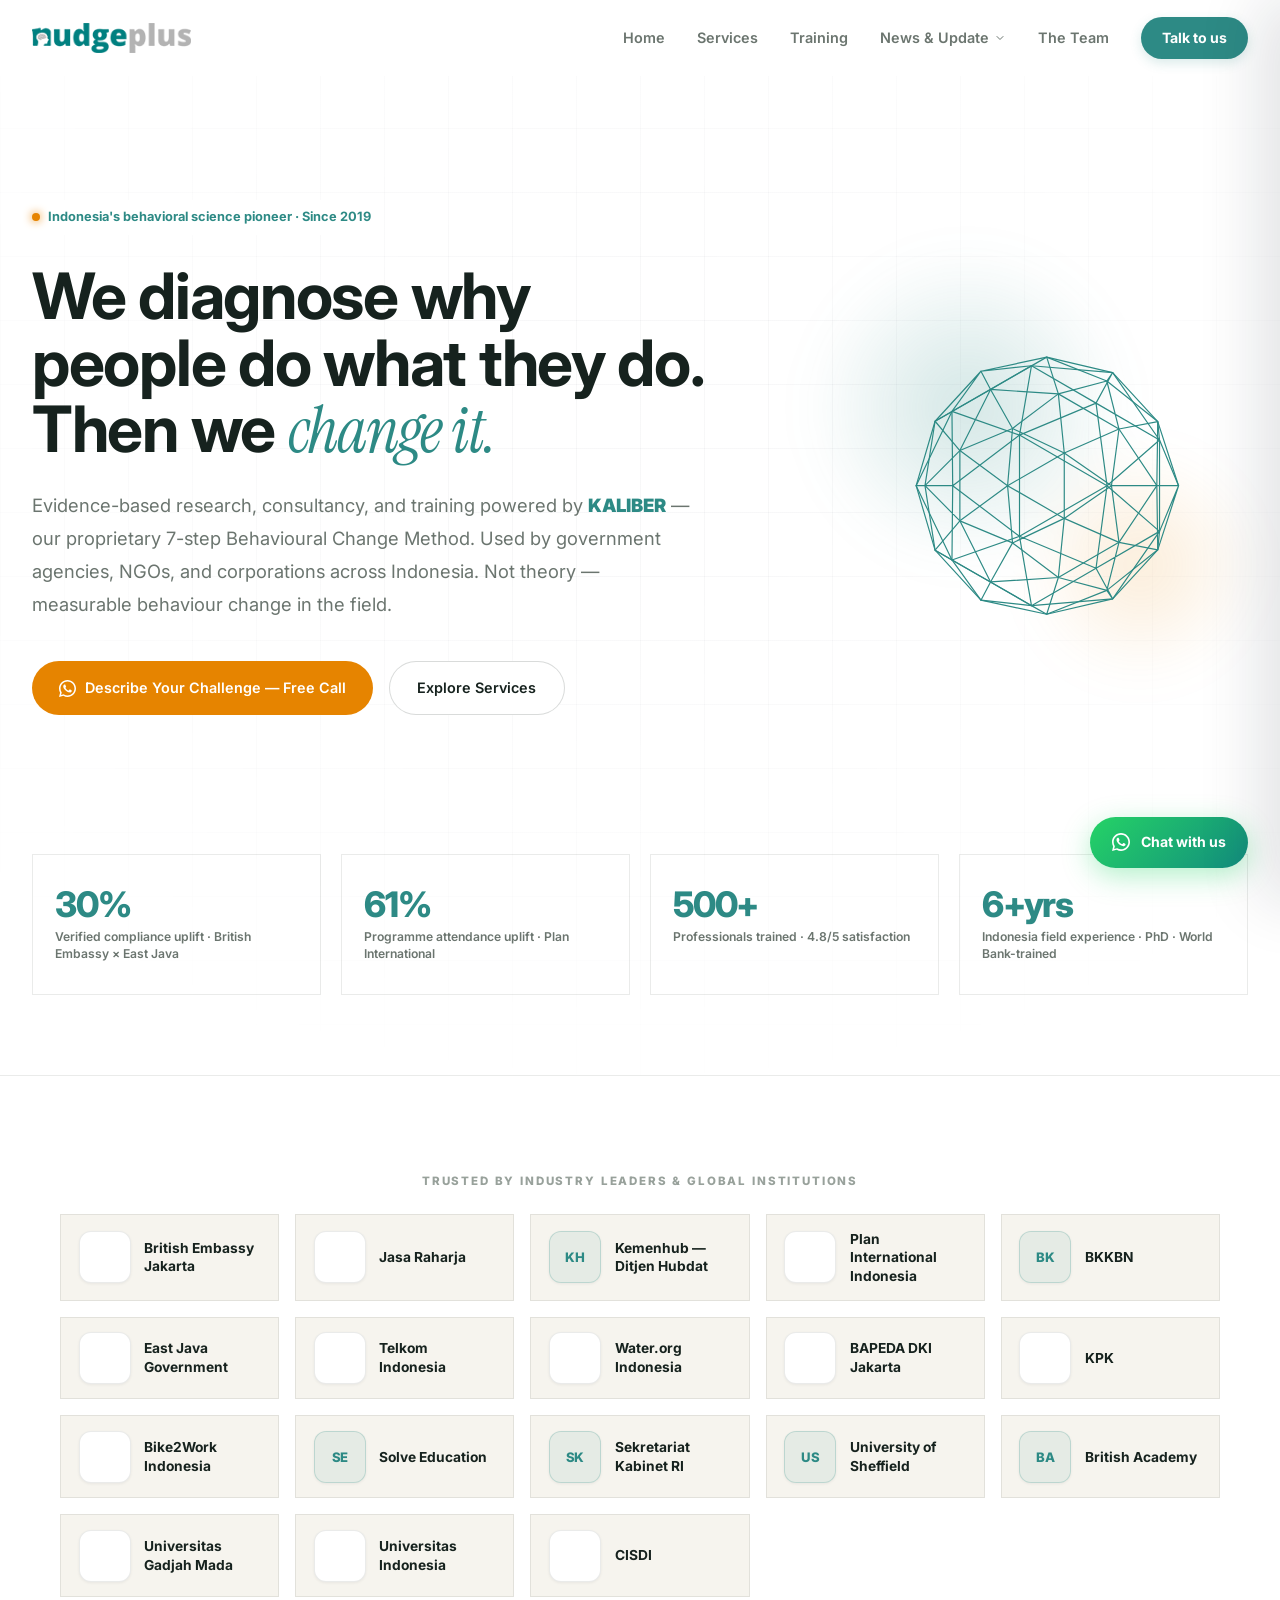
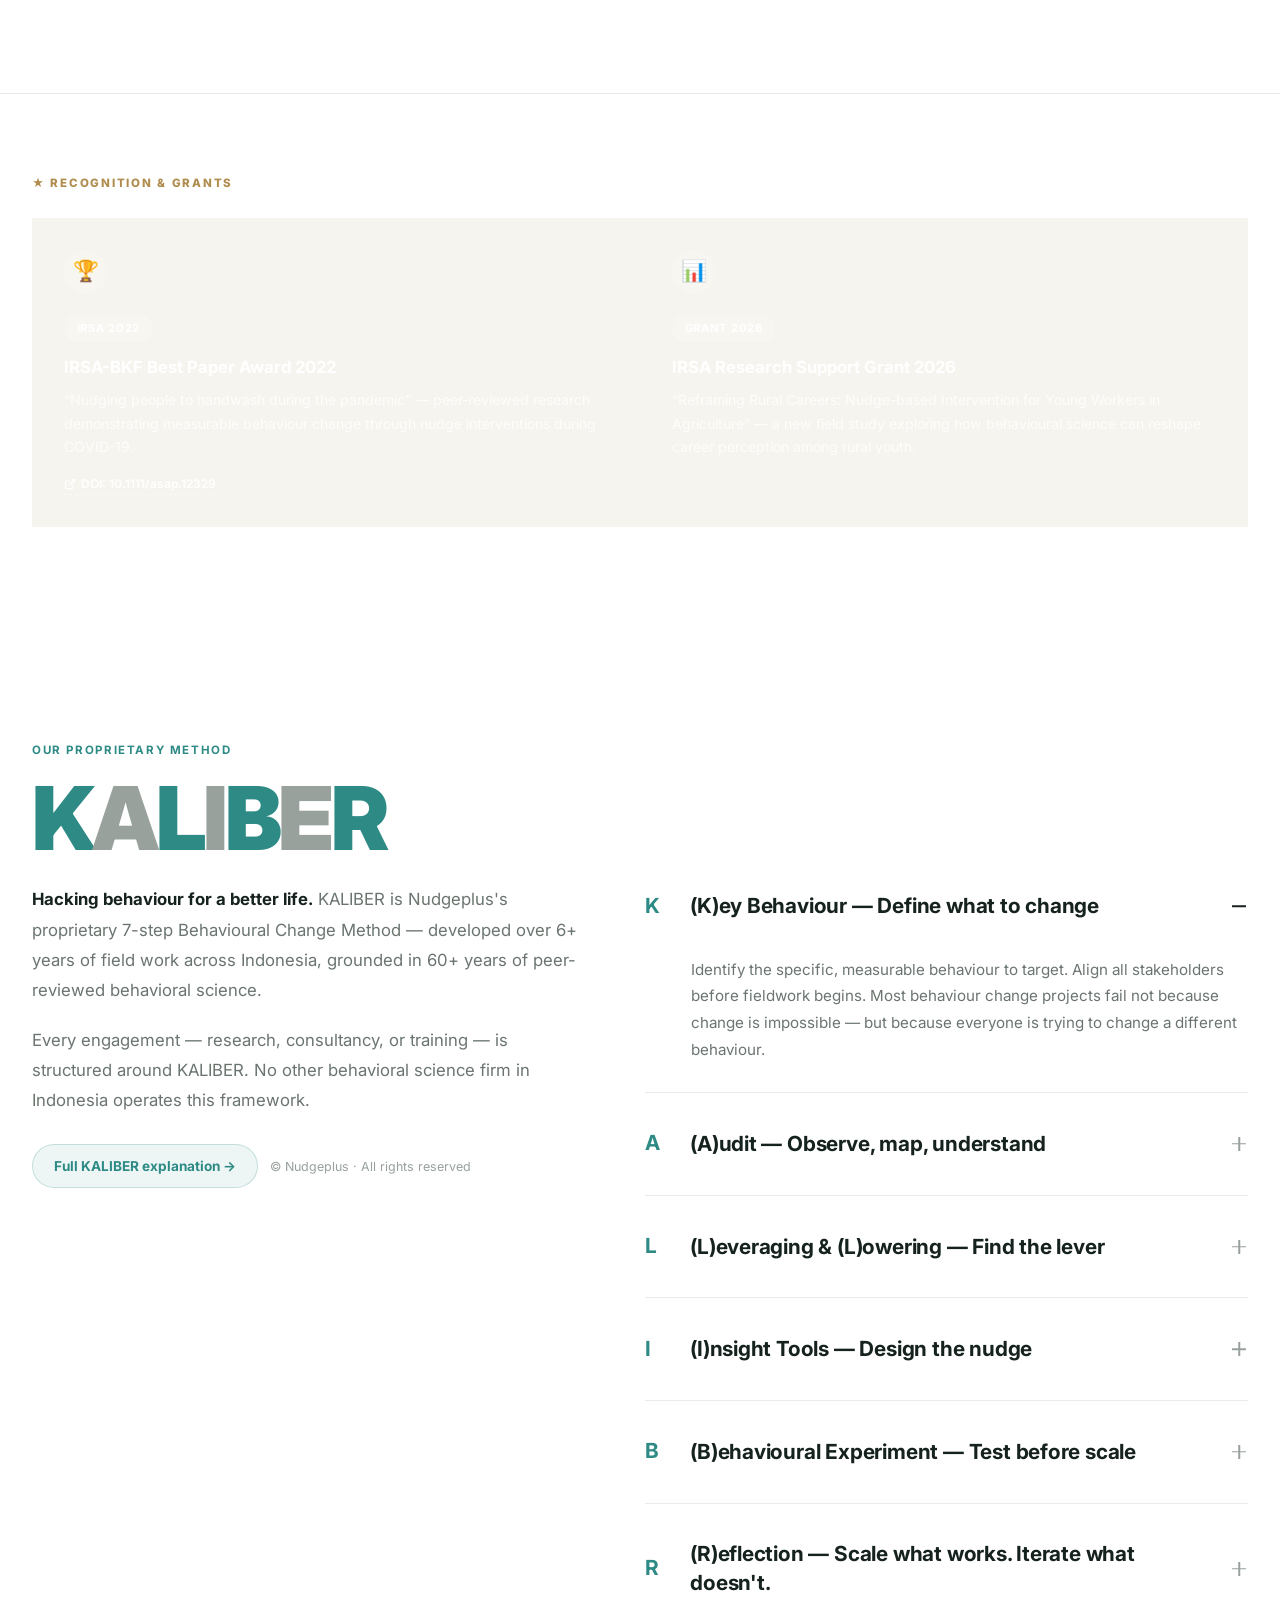
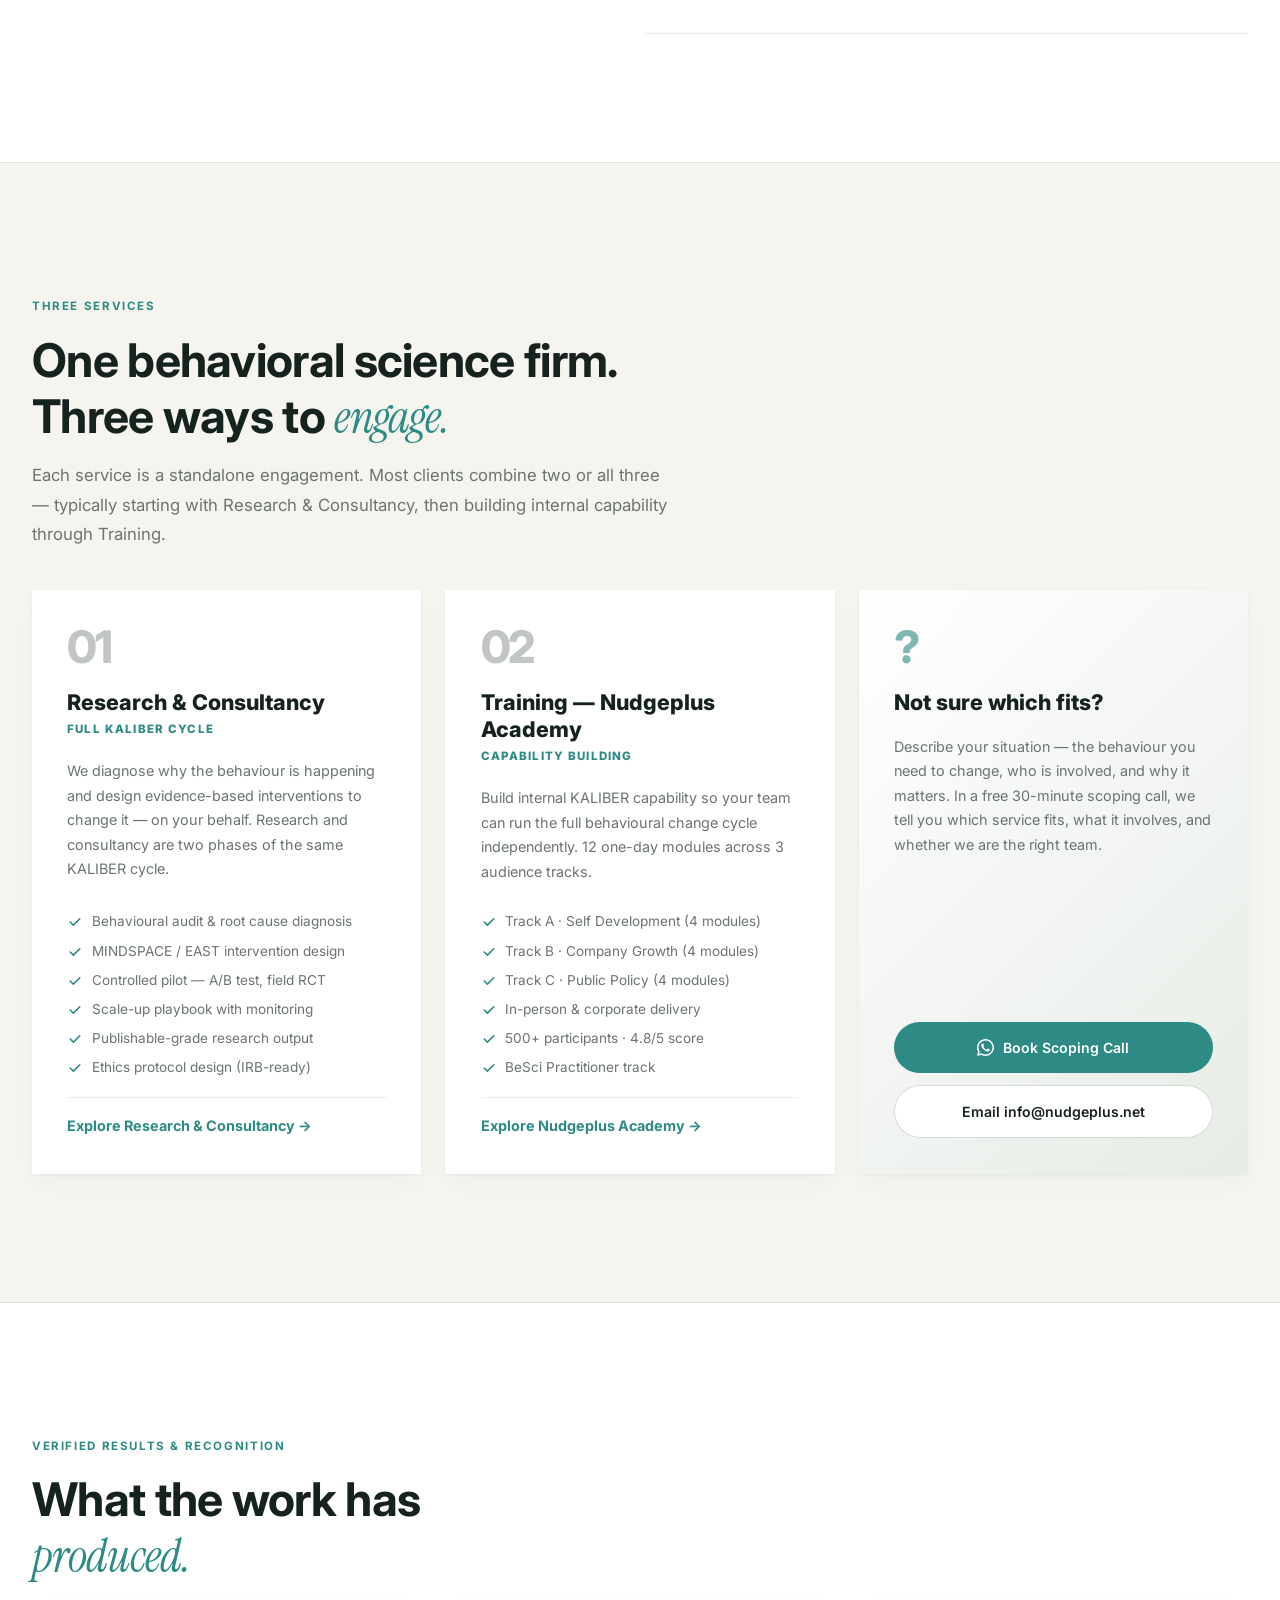
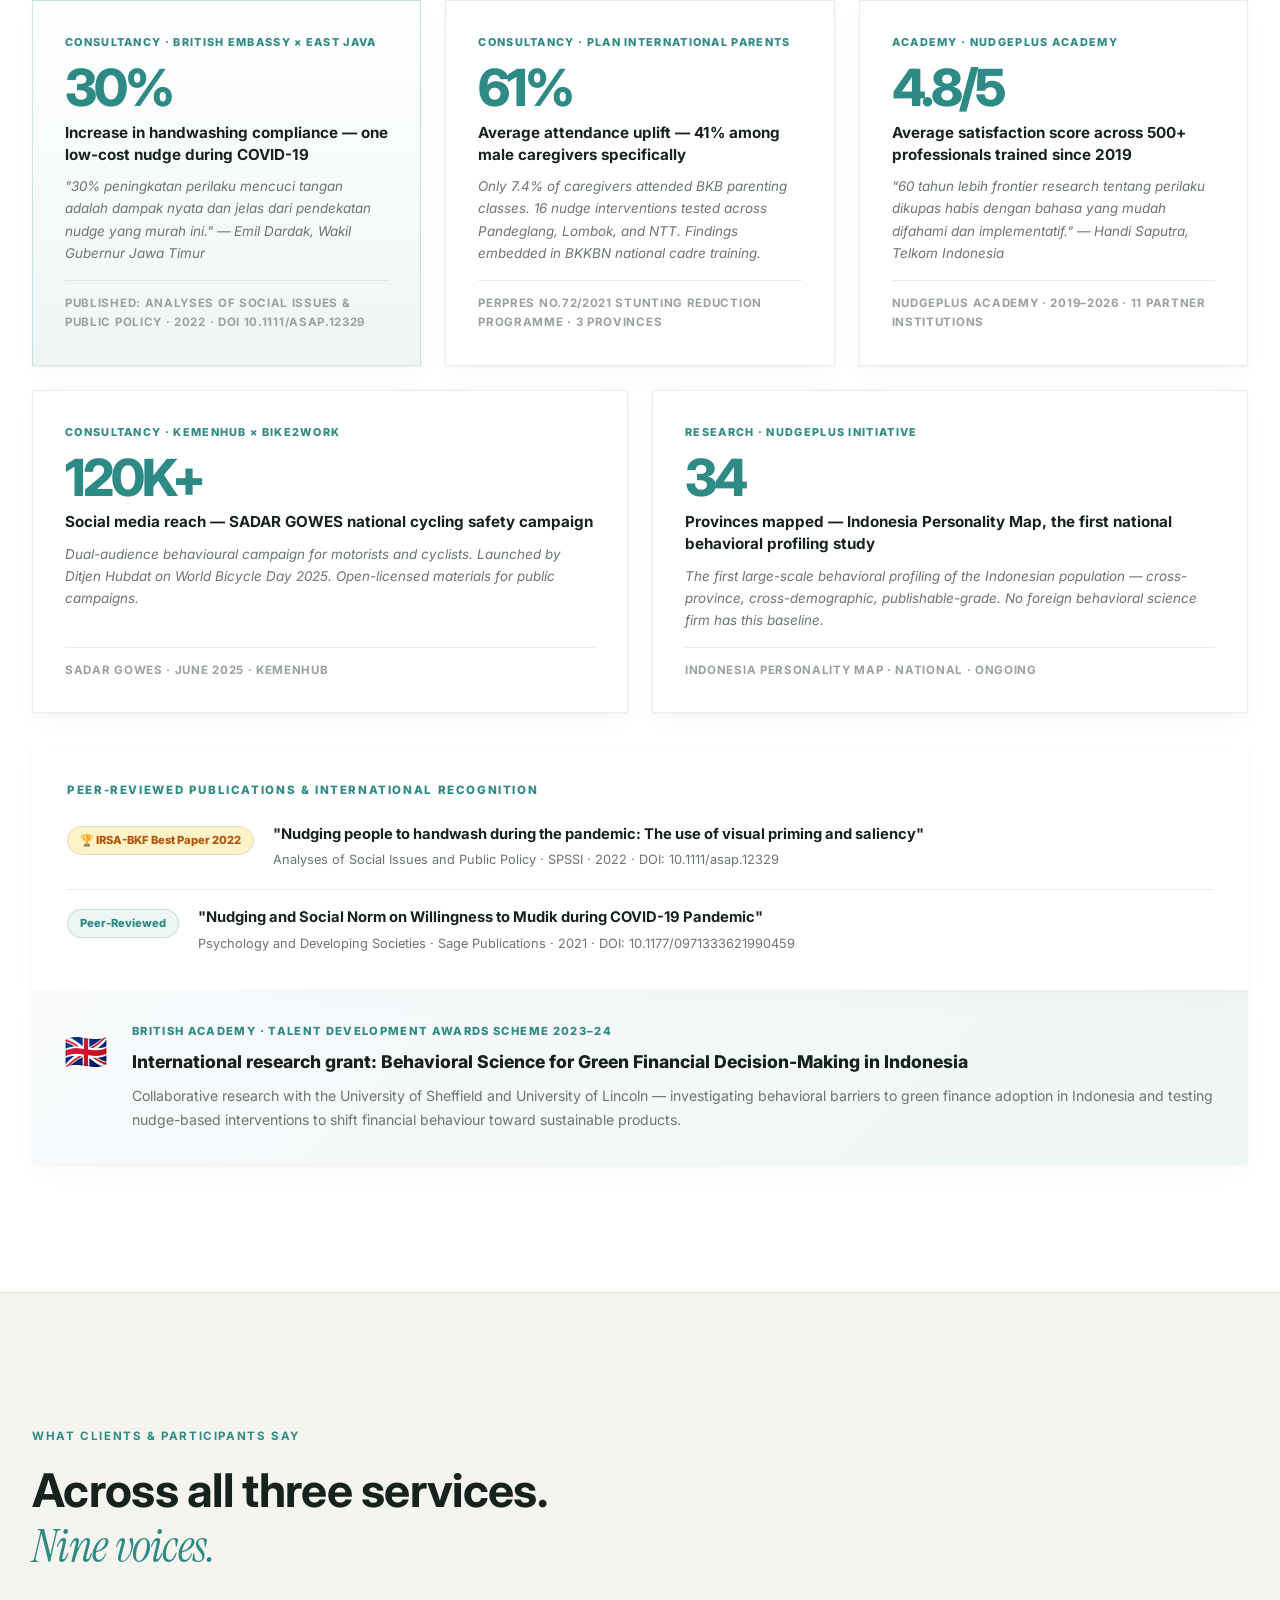
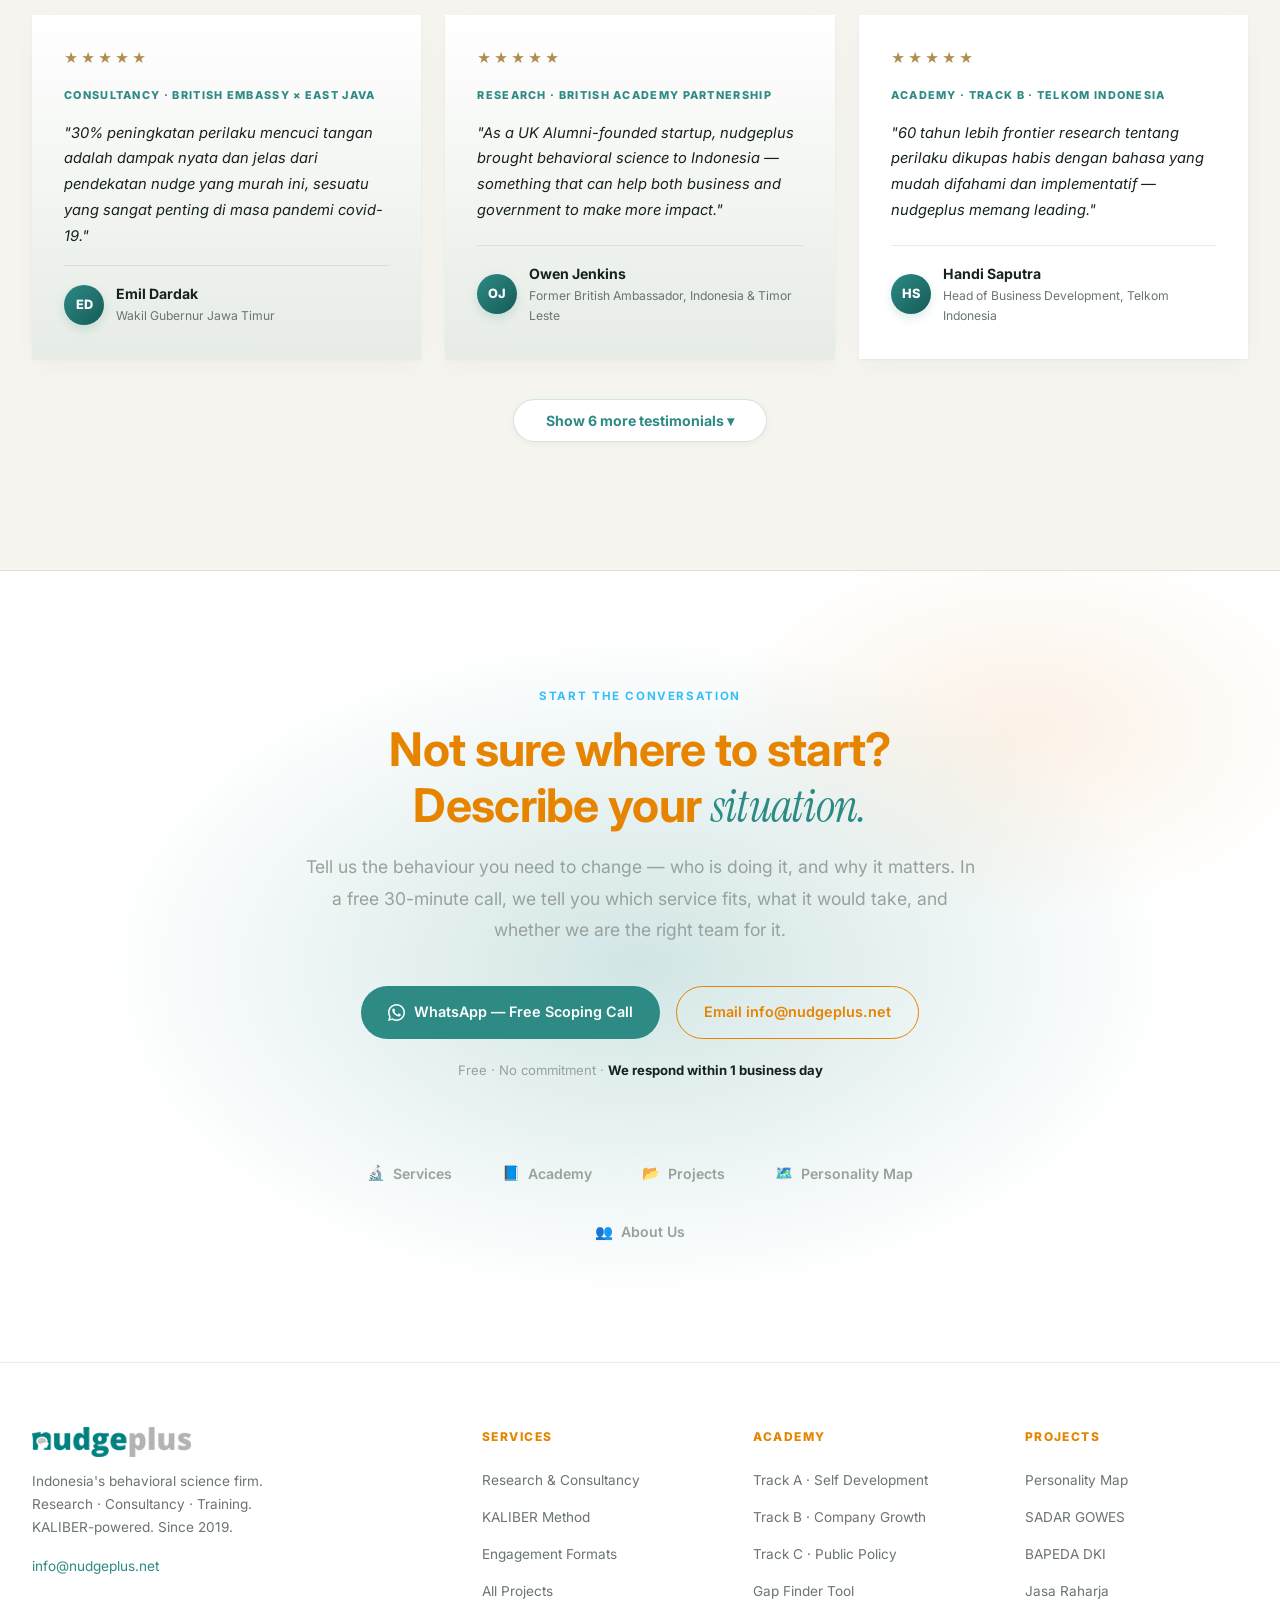
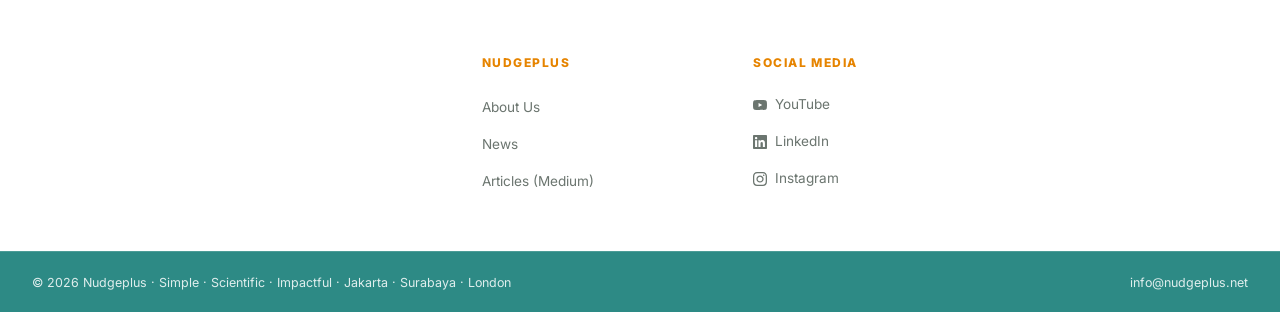
==== commit 5e529e63: "tidy up style and design system" ====
--- a/index.html
+++ b/index.html
@@ -47,7 +47,7 @@
           <a href="https://nudgeplus.net/indonesia-personality-map/" role="menuitem">Indonesia Personality Map</a>
         </div>
       </div>
-      <a href="https://nudgeplus.net/about-us/" class="nl">The Team</a>
+      <a href="team.html" class="nl">The Team</a>
       <a href="https://wa.me/447729735806?text=Hi%20Nudgeplus%2C%20I%27d%20like%20to%20discuss%20a%20behaviour%20change%20challenge." class="ncta" target="_blank" rel="noopener">Talk to us</a>
     </div>
     <button type="button" class="nav-burger" id="navBurger" aria-label="Open menu" aria-expanded="false" aria-controls="mobileMenu">
@@ -68,7 +68,7 @@
   <div class="mobile-menu-links">
     <a href="services.html" class="mnl">Services</a>
     <a href="academy.html" class="mnl">Academy</a>
-    <a href="https://nudgeplus.net/about-us/" class="mnl">About</a>
+    <a href="team.html" class="mnl">About</a>
     <a href="services.html#projects" class="mnl">Projects</a>
     <div class="mnl-drop">
       <button type="button" class="mnl mnl-drop-btn" aria-expanded="false">
@@ -515,7 +515,7 @@
       <div class="fc">
         <h4>Nudgeplus</h4>
         <ul>
-          <li><a href="https://nudgeplus.net/about-us/">About Us</a></li>
+          <li><a href="team.html">About Us</a></li>
           <li><a href="https://nudgeplus.net/category/news/">News</a></li>
           <li><a href="https://medium.com/nudgeplus">Articles (Medium)</a></li>
         </ul>
--- a/style.css
+++ b/style.css
@@ -1,7 +1,7 @@
 :root {
-  --bg: #f8fafc;
+  --bg: #ffffff;
   --surface: #ffffff;
-  --surface-subtle: #f1f5f9;
+  --surface-subtle: #f6f4ee;
   --surface-card: #ffffff;
   --surface-dark: #0f172a;
 
@@ -19,17 +19,20 @@
   --secondary-border: rgba(230, 132, 0, 0.25);
   --secondary-glow: rgba(230, 132, 0, 0.18);
 
-  --accent-gold: #d97706;
-  --accent-gold-bg: rgba(217, 119, 6, 0.08);
-  --accent-gold-border: rgba(217, 119, 6, 0.25);
-
-  --text: #0f172a;
-  --text-muted: #475569;
-  --text-dim: #94a3b8;
+  /* Ascone-style warm neutrals, used for tile/card highlight backgrounds */
+  --accent-gold: #b08d4f;
+  --accent-gold-bg: #efe8d6;
+  --accent-gold-border: #e2d9c2;
+  --accent-mint-bg: #dbe6e1;
+  --accent-mint-border: #c7d6cf;
+
+  --text: #16221e;
+  --text-muted: #6b756f;
+  --text-dim: #98a19b;
   --text-inverse: #ffffff;
 
-  --border: rgba(15, 23, 42, 0.08);
-  --border-strong: rgba(15, 23, 42, 0.15);
+  --border: rgba(22, 34, 30, 0.09);
+  --border-strong: rgba(22, 34, 30, 0.16);
   --border-hover: rgba(45, 138, 133, 0.35);
 
   --font-H: 'Inter', -apple-system, BlinkMacSystemFont, sans-serif;
@@ -43,11 +46,11 @@
   --radius-xl: 0;
   --radius-pill: 9999px;
 
-  --shadow-sm: 0 2px 8px rgba(15, 23, 42, 0.04);
-  --shadow-md: 0 10px 30px -5px rgba(15, 23, 42, 0.06);
+  --shadow-sm: 0 2px 8px rgba(22, 34, 30, 0.04);
+  --shadow-md: 0 10px 30px -5px rgba(22, 34, 30, 0.06);
   --shadow-lg: 0 20px 40px -10px rgba(45, 138, 133, 0.14);
-  --shadow-card: 0 1px 3px rgba(0, 0, 0, 0.05), 0 10px 25px -5px rgba(15, 23, 42, 0.04);
-  --shadow-card-hover: 0 20px 35px -8px rgba(45, 138, 133, 0.16), 0 1px 3px rgba(0, 0, 0, 0.05);
+  --shadow-card: 0 1px 3px rgba(0, 0, 0, 0.04), 0 10px 25px -5px rgba(22, 34, 30, 0.04);
+  --shadow-card-hover: 0 20px 35px -8px rgba(45, 138, 133, 0.14), 0 1px 3px rgba(0, 0, 0, 0.04);
 
   --transition-fast: 0.2s cubic-bezier(0.4, 0, 0.2, 1);
   --transition-normal: 0.3s cubic-bezier(0.4, 0, 0.2, 1);
@@ -85,7 +88,7 @@
   width: 100%;
   max-width: 1340px;
   margin: 0 auto;
-  padding: 0 1.5rem;
+  padding: 0 2rem;
 }
 
 section {
@@ -118,10 +121,10 @@
 
 h2 {
   font-family: var(--font-H);
-  font-size: clamp(2rem, 4vw, 3rem);
-  font-weight: 800;
-  letter-spacing: -0.03em;
-  line-height: 1.15;
+  font-size: clamp(2rem, 4vw, 2.9rem);
+  font-weight: 700;
+  letter-spacing: -0.015em;
+  line-height: 1.2;
   color: var(--text);
   margin-bottom: 1rem;
   text-wrap: balance;
@@ -138,7 +141,7 @@
 }
 
 .lead {
-  font-size: 1.1rem;
+  font-size: 1.05rem;
   color: var(--text-muted);
   line-height: 1.75;
   max-width: 640px;
@@ -153,10 +156,10 @@
   gap: 0.55rem;
   background: var(--primary);
   color: var(--text-inverse);
-  padding: 0.85rem 1.8rem;
+  padding: 0.85rem 1.7rem;
   border-radius: var(--radius-pill);
   font-weight: 600;
-  font-size: 0.92rem;
+  font-size: 0.9rem;
   box-shadow: none;
   transition: all var(--transition-fast);
   cursor: pointer;
@@ -182,6 +185,11 @@
   background: var(--secondary-hover);
 }
 
+.btna.btn-orange:hover {
+  background: linear-gradient(135deg, var(--secondary-hover) 0%, var(--secondary-dark) 100%);
+  box-shadow: 0 8px 22px rgba(230, 132, 0, 0.38);
+}
+
 .btnb {
   display: inline-flex;
   align-items: center;
@@ -189,10 +197,10 @@
   gap: 0.55rem;
   background: var(--surface);
   color: var(--text);
-  padding: 0.85rem 1.8rem;
+  padding: 0.85rem 1.7rem;
   border-radius: var(--radius-pill);
   font-weight: 600;
-  font-size: 0.92rem;
+  font-size: 0.9rem;
   border: 1.5px solid var(--border-strong);
   box-shadow: none;
   transition: all var(--transition-fast);
@@ -227,16 +235,15 @@
   width: 100%;
   z-index: 300;
   background: #ffffff;
-  border-bottom: 1px solid var(--border);
-  height: 72px;
-  display: flex;
-  align-items: center;
-  transition: background var(--transition-fast), box-shadow var(--transition-fast);
+  /* border-bottom: 1px solid var(--border); */
+  height: 76px;
+  display: flex;
+  align-items: center;
+  transition: box-shadow var(--transition-fast);
 }
 
 nav.scrolled {
-  background: rgba(255, 255, 255, 0.95);
-  box-shadow: 0 4px 20px rgba(15, 23, 42, 0.05);
+  box-shadow: 0 4px 20px rgba(22, 34, 30, 0.05);
 }
 
 .nav-inner {
@@ -614,14 +621,18 @@
   min-height: 92vh;
   display: flex;
   align-items: center;
-  padding-top: 190px;
+  padding-top: 200px;
   padding-bottom: 80px;
   position: relative;
   overflow: hidden;
-  background:
+  /* background:
     radial-gradient(ellipse 80% 60% at 85% 20%, rgba(45, 138, 133, 0.11), transparent 70%),
     radial-gradient(ellipse 50% 50% at 10% 80%, rgba(45, 138, 133, 0.06), transparent 60%),
-    var(--bg);
+    var(--bg); */
+}
+
+#hero.hero-white {
+  background: #ffffff;
 }
 
 .hgrid {
@@ -820,10 +831,10 @@
   align-items: center;
   gap: 0.5rem;
   background: var(--surface);
-  border: 1.5px solid var(--primary-border);
-  box-shadow: var(--shadow-sm);
+  /* border: 1.5px solid var(--primary-border); */
+  /* box-shadow: var(--shadow-sm); */
   border-radius: var(--radius-pill);
-  padding: 0.4rem 1.1rem;
+  padding: 0.4rem 0rem;
   font-size: 0.8rem;
   font-weight: 700;
   color: var(--primary);
@@ -847,10 +858,10 @@
 
 h1 {
   font-family: var(--font-H);
-  font-size: clamp(2.6rem, 5.8vw, 4.5rem);
-  font-weight: 800;
-  line-height: 0.95;
-  letter-spacing: -0.04em;
+  font-size: clamp(2.6rem, 5.4vw, 4rem);
+  font-weight: 700;
+  line-height: 1.04;
+  letter-spacing: -0.02em;
   margin-bottom: 1.5rem;
   color: var(--text);
   text-wrap: balance;
@@ -887,7 +898,7 @@
   display: grid;
   grid-template-columns: repeat(4, 1fr);
   gap: 1.25rem;
-  border-top: 1px solid var(--border);
+  /* border-top: 1px solid var(--border); */
   padding-top: 2.2rem;
   margin-top: 3rem;
   width: 100%;
@@ -1041,17 +1052,17 @@
 
 .hs {
   background: var(--surface);
-  border: none;
-  border-radius: var(--radius-lg);
-  padding: 1.2rem 1.4rem;
-  box-shadow: var(--shadow-sm);
+  border: 1px solid var(--border);
+  /* border-radius: var(--radius-lg); */
+  padding: 2rem 1.4rem;
+  /* box-shadow: var(--shadow-sm); */
   transition: all var(--transition-fast);
 }
 
 .hs:hover {
   transform: translateY(-3px);
   border-color: var(--primary-border);
-  box-shadow: var(--shadow-md);
+  /* box-shadow: var(--shadow-md); */
 }
 
 .hs-n {
@@ -1116,7 +1127,7 @@
   align-items: center;
   gap: 0.85rem;
   background: var(--surface-subtle);
-  border: none;
+  border: 1px solid var(--border);
   border-radius: var(--radius-lg);
   padding: 0.9rem 1.1rem;
   transition: all var(--transition-fast);
@@ -1165,13 +1176,163 @@
   line-height: 1.35;
 }
 
+/* LOGOS — auto-scrolling monochrome ticker */
+.ticker-wrap {
+  margin-top: 80px;
+  overflow: hidden;
+  -webkit-mask-image: linear-gradient(90deg, transparent 0, #000 8%, #000 92%, transparent 100%);
+  mask-image: linear-gradient(90deg, transparent 0, #000 8%, #000 92%, transparent 100%);
+}
+
+.ticker-track {
+  display: flex;
+  align-items: center;
+  width: max-content;
+  gap: 4.5rem;
+  animation: ticker-scroll 80s linear infinite;
+}
+
+.ticker-wrap:hover .ticker-track {
+  animation-play-state: paused;
+}
+
+@keyframes ticker-scroll {
+  from { transform: translateX(0); }
+  to { transform: translateX(-50%); }
+}
+
+.tlogo {
+  flex-shrink: 0;
+  height: 56px;
+  width: 200px;
+}
+
+.tlogo img {
+  width: 100%;
+  height: 100%;
+  object-fit: contain;
+  display: block;
+}
+
+.tlogo-text {
+  background: none;
+  -webkit-mask-image: none;
+  mask-image: none;
+  width: auto;
+  height: auto;
+  display: flex;
+  align-items: center;
+  font-family: var(--font-H);
+  font-weight: 700;
+  font-size: 1.55rem;
+  letter-spacing: -0.01em;
+  color: var(--primary);
+  opacity: 0.7;
+  white-space: nowrap;
+}
+
+.ticker-wrap:hover .tlogo-text {
+  opacity: 0.9;
+}
+
+/* TEAM GRID */
+.team-grid {
+  display: grid;
+  grid-template-columns: repeat(3, 1fr);
+  gap: 1.5rem;
+}
+
+@media (max-width: 960px) {
+  .team-grid { grid-template-columns: repeat(2, 1fr); }
+}
+
+@media (max-width: 640px) {
+  .team-grid { grid-template-columns: 1fr; }
+}
+
+.team-card {
+  background: var(--surface-card);
+  border: none;
+  border-radius: var(--radius-lg);
+  padding: 2rem;
+  box-shadow: var(--shadow-card);
+  transition: all var(--transition-normal);
+  display: flex;
+  flex-direction: column;
+  gap: 1rem;
+}
+
+.team-card:hover {
+  transform: translateY(-4px);
+  box-shadow: var(--shadow-card-hover);
+}
+
+.team-photo {
+  width: 72px;
+  height: 72px;
+  border-radius: 50%;
+  object-fit: cover;
+  background: var(--surface-subtle);
+  flex-shrink: 0;
+}
+
+.team-head {
+  display: flex;
+  align-items: center;
+  gap: 1rem;
+}
+
+.team-name {
+  font-family: var(--font-H);
+  font-size: 1.05rem;
+  font-weight: 700;
+  color: var(--text);
+  line-height: 1.3;
+}
+
+.team-social {
+  text-align: left;
+}
+
+.team-li {
+  display: inline-flex;
+  color: var(--text-dim);
+  transition: color var(--transition-fast);
+  flex-shrink: 0;
+}
+
+.team-li:hover {
+  color: #0a66c2;
+}
+
+.team-li svg {
+  width: 18px;
+  height: 18px;
+  fill: currentColor;
+}
+
+.team-role {
+  font-size: 0.78rem;
+  font-weight: 700;
+  text-transform: uppercase;
+  letter-spacing: 0.06em;
+  color: var(--primary);
+  margin-top: 0.25rem;
+}
+
+.team-bio {
+  font-size: 0.9rem;
+  color: var(--text-muted);
+  line-height: 1.7;
+}
+
 /* AWARD BAR */
 /* AWARD CARDS */
 .awards-wrapper {
-  padding: 3.5rem 0;
-  background: linear-gradient(160deg, #fffbeb 0%, #fefce8 60%, #fef9e6 100%);
-  border-top: 1px solid var(--accent-gold-border);
-  border-bottom: 1px solid var(--accent-gold-border);
+  padding: 5rem 0;
+  /* background: var(--accent-gold-bg); */
+  /* border-top: 1px solid var(--accent-gold-border);
+  border-bottom: 1px solid var(--accent-gold-border); */
 }
 
 .awards-label {
@@ -1187,17 +1348,162 @@
   gap: 0.6rem;
 }
 
-.awards-label::after {
+/* GRANTS TIMELINE — Splide carousel, Nudgeplus brand */
+.grants-splide {
+  padding-bottom: 4rem;
+}
+
+.grants-splide .splide__list {
+  padding: 2.2rem 0 0.5rem;
+  align-items: stretch;
+}
+
+.grants-splide .splide__slide {
+  position: relative;
+}
+
+.grants-year {
+  font-family: var(--font-H);
+  font-size: 0.85rem;
+  font-weight: 800;
+  color: var(--text);
+  margin-bottom: 1rem;
+}
+
+.grants-dot-row {
+  position: relative;
+  width: calc(100% + 2.5rem);
+  height: 1px;
+  background: var(--border);
+  margin-bottom: 1.8rem;
+}
+
+.grants-dot {
+  position: absolute;
+  left: 15px;
+  top: 50%;
+  transform: translate(-50%, -50%);
+  width: 13px;
+  height: 13px;
+  border-radius: 50%;
+  background: var(--secondary);
+  border: 3px solid var(--surface);
+  box-shadow: 0 0 0 1px var(--secondary-border);
+}
+
+.grants-title {
+  font-family: var(--font-H);
+  font-size: 1.1rem;
+  font-weight: 800;
+  color: var(--primary);
+  line-height: 1.35;
+  margin-bottom: 0.9rem;
+}
+
+.grants-desc {
+  font-size: 0.86rem;
+  color: var(--text-muted);
+  line-height: 1.7;
+  margin-bottom: 1rem;
+}
+
+.grants-more {
+  display: inline-block;
+  font-size: 0.88rem;
+  font-weight: 700;
+  color: var(--primary);
+  transition: color var(--transition-fast);
+}
+
+.grants-more:hover {
+  color: var(--primary-hover);
+}
+
+/* Splide arrows — Nudgeplus brand, bottom-right corner */
+.grants-splide .splide__arrows {
+  position: absolute;
+  right: 0;
+  bottom: -3.4rem;
+  display: flex;
+  gap: 0.6rem;
+}
+
+.grants-splide .splide__arrow {
+  position: static;
+  transform: none;
+  background: var(--surface);
+  border: 1.5px solid var(--border);
+  width: 42px;
+  height: 42px;
+  opacity: 1;
+  transition: all var(--transition-fast);
+}
+
+.grants-splide .splide__arrow:hover:not(:disabled) {
+  background: var(--primary);
+  border-color: var(--primary);
+}
+
+.grants-splide .splide__arrow:hover:not(:disabled) svg {
+  fill: #fff;
+}
+
+.grants-splide .splide__arrow svg {
+  width: 16px;
+  height: 16px;
+  fill: var(--primary);
+  transition: fill var(--transition-fast);
+}
+
+.grants-splide .splide__arrow--prev svg {
+  transform: scaleX(-1);
+}
+
+.grants-splide .splide__arrow:disabled {
+  opacity: 0.35;
+}
+
+/* Splide pagination — Nudgeplus brand, orange only */
+.grants-splide .splide__pagination {
+  position: static;
+  margin-top: 1.5rem;
+  justify-content: flex-start;
+  gap: 0.5rem;
+}
+
+.grants-splide .splide__pagination__page {
+  width: 7px;
+  height: 7px;
+  background: var(--secondary-light);
+  border: none;
+  opacity: 1;
+  margin: 0;
+  transition: all var(--transition-fast);
+}
+
+.grants-splide .splide__pagination__page.is-active {
+  background: var(--secondary);
+  width: 22px;
+  border-radius: 4px;
+  transform: none;
+}
+
+@media (max-width: 900px) {
+  .grants-splide .splide__arrows {
+    bottom: -3rem;
+  }
+}
+
+/* .awards-label::after {
   content: '';
   flex: 1;
   height: 1px;
   background: var(--accent-gold-border);
-}
+} */
 
 .awards-grid {
   display: grid;
   grid-template-columns: 1fr 1fr;
-  gap: 1.5rem;
 }
 
 @media (max-width: 768px) {
@@ -1207,37 +1513,33 @@
 }
 
 .award-card {
-  background: #ffffff;
-  border: 1px solid var(--accent-gold-border);
-  border-radius: var(--radius-xl);
+  background: var(--surface-subtle);
+  border: none;
   padding: 2rem 2rem 1.8rem;
   position: relative;
   overflow: hidden;
-  box-shadow: 0 2px 16px rgba(180, 83, 9, 0.06);
   transition: transform var(--transition-fast), box-shadow var(--transition-fast);
-}
-
-.award-card::before {
-  content: '';
-  position: absolute;
-  top: 0;
-  left: 0;
-  right: 0;
-  height: 3px;
-  background: linear-gradient(90deg, var(--accent-gold) 0%, #fbbf24 100%);
 }
 
 .award-card:hover {
   transform: translateY(-3px);
-  box-shadow: 0 8px 32px rgba(180, 83, 9, 0.12);
+  box-shadow: var(--shadow-card-hover);
+}
+
+.award-card.green {
+  background: var(--primary);
+}
+
+.award-card.orange {
+  background: var(--secondary);
 }
 
 .award-card-icon {
   width: 44px;
   height: 44px;
-  border-radius: var(--radius-md);
-  background: linear-gradient(135deg, #fef3c7 0%, #fde68a 100%);
-  border: 1px solid var(--accent-gold-border);
+  border-radius: 50%;
+  background: rgba(255, 255, 255, 0.16);
+  border: none;
   display: flex;
   align-items: center;
   justify-content: center;
@@ -1249,14 +1551,14 @@
 .award-badge {
   display: inline-flex;
   align-items: center;
-  background: #fffbeb;
-  border: 1px solid var(--accent-gold-border);
+  background: rgba(255, 255, 255, 0.16);
+  border: none;
   border-radius: var(--radius-pill);
   padding: 0.25rem 0.8rem;
   font-size: 0.7rem;
-  font-weight: 800;
+  font-weight: 700;
   letter-spacing: 0.06em;
-  color: var(--accent-gold);
+  color: #ffffff;
   text-transform: uppercase;
   margin-bottom: 0.9rem;
 }
@@ -1265,14 +1567,14 @@
   font-family: var(--font-H);
   font-size: 1.05rem;
   font-weight: 700;
-  color: #92400e;
+  color: #ffffff;
   margin-bottom: 0.6rem;
   line-height: 1.35;
 }
 
 .award-desc {
   font-size: 0.88rem;
-  color: #a16207;
+  color: rgba(255, 255, 255, 0.82);
   line-height: 1.65;
 }
 
@@ -1283,14 +1585,15 @@
   margin-top: 1rem;
   font-size: 0.75rem;
   font-weight: 600;
-  color: var(--accent-gold);
+  color: #ffffff;
   text-decoration: none;
-  border-bottom: 1px dashed var(--accent-gold-border);
-  transition: color var(--transition-fast);
+  border-bottom: 1px dashed rgba(255, 255, 255, 0.4);
+  transition: color var(--transition-fast), border-color var(--transition-fast);
 }
 
 .award-doi:hover {
-  color: #92400e;
+  color: rgba(255, 255, 255, 0.75);
+  border-color: rgba(255, 255, 255, 0.75);
 }
 
 /* KALIBER SECTION */
@@ -1309,6 +1612,27 @@
   .klayout {
     grid-template-columns: 1fr;
     gap: 3rem;
+  }
+}
+
+.kleft {
+  position: sticky;
+  top: 116px;
+}
+
+@media (max-width: 900px) {
+  .kleft {
+    position: static;
+    top: auto;
+  }
+}
+@media (max-width: 540px) {
+  .kleft {
+    padding-right: 0 !important;
+  }
+
+  .hstats {
+    grid-template-columns: repeat(1, 1fr);
   }
 }
 
@@ -1360,6 +1684,12 @@
 .ksteps {
   display: flex;
   flex-direction: column;
+  /* border-top: 1px solid var(--border); */
+  margin-top: 120px;
+}
+
+.kleft{
+  padding-right: 80px
 }
 
 .kstep {
@@ -1386,10 +1716,6 @@
   user-select: none;
   background: none !important;
   transition: none;
-}
-
-.ksh:hover {
-  background: var(--primary-light);
 }
 
 .klt {
@@ -1505,7 +1831,6 @@
 }
 
 .svc:hover {
-  border-color: var(--primary-border);
   box-shadow: var(--shadow-card-hover);
   transform: translateY(-4px);
 }
@@ -1613,7 +1938,7 @@
 
 .pc {
   background: var(--surface);
-  border: none;
+  border: 1.5px solid var(--border);
   border-radius: var(--radius-xl);
   padding: 2rem;
   box-shadow: var(--shadow-card);
@@ -1680,14 +2005,191 @@
   margin-top: auto;
 }
 
+/* PROOF — pinned scroll-through cards */
+.proof-scroll {
+  position: relative;
+  height: 500vh;
+  margin-bottom: 3rem;
+}
+
+.proof-sticky {
+  position: sticky;
+  top: 96px;
+  height: calc(100vh - 96px);
+  max-height: 640px;
+  display: flex;
+  align-items: center;
+}
+
+.proof-panels {
+  position: relative;
+  width: 100%;
+  height: 100%;
+}
+
+.proof-panel {
+  position: absolute;
+  inset: 0;
+  display: grid;
+  grid-template-columns: 1fr 1fr;
+  gap: 4rem;
+  align-items: center;
+  opacity: 0;
+  visibility: hidden;
+  transition: opacity 0.6s ease, transform 0.6s ease;
+  transform: translateY(16px);
+  pointer-events: none;
+}
+
+.proof-panel.active {
+  opacity: 1;
+  visibility: visible;
+  transform: translateY(0);
+  pointer-events: auto;
+}
+
+@media (max-width: 860px) {
+  /* Scroll-jacking is a poor fit for touch scrolling and mobile viewport-height
+     quirks — fall back to a plain stacked list of cards below tablet width. */
+  .proof-scroll {
+    height: auto;
+    margin-bottom: 3rem;
+  }
+
+  .proof-sticky {
+    position: static;
+    top: auto;
+    height: auto;
+    max-height: none;
+    display: block;
+  }
+
+  .proof-panels {
+    height: auto;
+    display: flex;
+    flex-direction: column;
+  }
+
+  .proof-panel {
+    position: static;
+    grid-template-columns: 1fr;
+    gap: 1.5rem;
+    opacity: 1;
+    visibility: visible;
+    transform: none;
+    pointer-events: auto;
+    padding: 2rem 0;
+    border-bottom: 1px solid var(--border);
+  }
+
+  .proof-panel:last-child {
+    border-bottom: none;
+    padding-bottom: 0;
+  }
+}
+
+.proof-left .pcsvc {
+  margin-bottom: 1rem;
+}
+
+.proof-left .pcn {
+  font-size: clamp(3.5rem, 7vw, 6rem);
+  margin-bottom: 1rem;
+}
+
+.proof-left .pcd {
+  font-size: 1.2rem;
+  line-height: 1.5;
+}
+
+.proof-right {
+  border-left: 1px solid var(--border);
+  padding-left: 3rem;
+}
+
+@media (max-width: 860px) {
+  .proof-right {
+    border-left: none;
+    border-top: 1px solid var(--border);
+    padding-left: 0;
+    padding-top: 1.5rem;
+  }
+}
+
+.proof-right .pce {
+  font-size: 1.1rem;
+  line-height: 1.75;
+}
+
+.proof-right .pcs {
+  border-top: none;
+  margin-top: 1.2rem;
+  padding-top: 0;
+}
+
+.proof-dots {
+  position: absolute;
+  right: -2.5rem;
+  top: 50%;
+  transform: translateY(-50%);
+  display: flex;
+  flex-direction: column;
+  gap: 0.7rem;
+}
+
+@media (max-width: 1200px) {
+  .proof-dots {
+    right: 0.5rem;
+  }
+}
+
+@media (max-width: 860px) {
+  .proof-dots {
+    display: none;
+  }
+}
+
+.proof-dot {
+  width: 7px;
+  height: 7px;
+  border-radius: 50%;
+  background: var(--border);
+  transition: all var(--transition-normal);
+}
+
+.proof-dot.active {
+  background: var(--primary);
+  width: 9px;
+  height: 24px;
+  border-radius: 5px;
+}
+
 /* Pub strip */
+.proof-strips {
+  display: grid;
+  grid-template-columns: 1fr 1fr;
+  gap: 1.5rem;
+  align-items: stretch;
+}
+
+@media (max-width: 860px) {
+  .proof-strips {
+    grid-template-columns: 1fr;
+  }
+}
+
 .pubstrip {
   background: var(--surface);
   border: none;
   border-radius: var(--radius-xl);
   padding: 2.2rem;
   box-shadow: var(--shadow-card);
-  margin-bottom: 1.5rem;
+}
+
+@media (max-width: 600px) {
+  .pubstrip {
+    padding: 1.4rem;
+  }
 }
 
 .publbl {
@@ -1711,6 +2213,13 @@
   align-items: flex-start;
   padding-bottom: 1.1rem;
   border-bottom: 1px solid var(--border);
+}
+
+@media (max-width: 440px) {
+  .pub {
+    flex-direction: column;
+    gap: 0.6rem;
+  }
 }
 
 .pub:last-child {
@@ -1758,15 +2267,28 @@
   gap: 1.5rem;
   align-items: flex-start;
   background: linear-gradient(135deg, #f8fafc 0%, var(--primary-light) 100%);
-  border: 1.5px solid var(--primary-border);
+  border: none;
   border-radius: var(--radius-xl);
   padding: 2rem;
   box-shadow: var(--shadow-card);
 }
 
+@media (max-width: 600px) {
+  .bastrip {
+    padding: 1.4rem;
+    gap: 1rem;
+  }
+}
+
 .basin {
   font-size: 2.2rem;
   flex-shrink: 0;
+}
+
+@media (max-width: 440px) {
+  .basin {
+    font-size: 1.7rem;
+  }
 }
 
 .balbl {
@@ -1792,6 +2314,246 @@
   line-height: 1.7;
 }
 
+/* NEWS & ARTICLES */
+#updates {
+  background: var(--surface-subtle);
+  border-top: 1px solid var(--border);
+  border-bottom: 1px solid var(--border);
+}
+
+.updates-grid {
+  display: grid;
+  grid-template-columns: 0.85fr 2fr;
+  gap: 3.5rem;
+  align-items: start;
+}
+
+@media (max-width: 900px) {
+  .updates-grid {
+    grid-template-columns: 1fr;
+    gap: 2.5rem;
+  }
+}
+
+.updates-info {
+  position: sticky;
+  top: 116px;
+  min-width: 0;
+}
+
+@media (max-width: 900px) {
+  .updates-info {
+    position: static;
+    top: auto;
+  }
+}
+
+.updates-info h2 {
+  font-size: clamp(1.6rem, 2.6vw, 2.1rem);
+}
+
+.updates-desc {
+  font-size: 0.92rem;
+  color: var(--text-muted);
+  line-height: 1.75;
+}
+
+.updates-col {
+  display: flex;
+  flex-direction: column;
+  gap: 3rem;
+  min-width: 0;
+}
+
+.updates-block {
+  min-width: 0;
+}
+
+.updates-block-hd {
+  display: flex;
+  align-items: center;
+  gap: 1.5rem;
+  margin-bottom: 1.5rem;
+}
+
+@media (max-width: 440px) {
+  .updates-block-hd {
+    gap: 0.8rem;
+  }
+}
+
+.updates-block-title {
+  font-family: var(--font-H);
+  font-size: 1.1rem;
+  font-weight: 700;
+  color: var(--text);
+  white-space: nowrap;
+}
+
+.updates-block-line {
+  flex: 1;
+  height: 1px;
+  background: var(--border);
+}
+
+.updates-more {
+  font-size: 0.8rem;
+  font-weight: 700;
+  color: var(--primary);
+  white-space: nowrap;
+  transition: color var(--transition-fast);
+}
+
+.updates-more:hover {
+  color: var(--primary-hover);
+}
+
+/* News — horizontal scroll row, ~2.5 columns visible at a time */
+.news-row {
+  display: grid;
+  grid-auto-flow: column;
+  grid-auto-columns: 40%;
+  gap: 1.25rem;
+  overflow-x: auto;
+  scroll-snap-type: x mandatory;
+  -webkit-overflow-scrolling: touch;
+  scroll-padding-left: 0.25rem;
+  padding-bottom: 0.5rem;
+  margin: 0 -0.25rem;
+  padding-left: 0.25rem;
+}
+
+.news-card {
+  scroll-snap-align: start;
+  display: flex;
+  flex-direction: column;
+  background: #fff;
+  border: 1px solid var(--border);
+  border-radius: var(--radius-md);
+  padding: 1rem;
+}
+
+@media (max-width: 900px) {
+  .news-row {
+    grid-auto-columns: 60%;
+  }
+}
+
+@media (max-width: 600px) {
+  .news-row {
+    gap: 1rem;
+    grid-auto-columns: 68%;
+  }
+}
+
+@media (max-width: 380px) {
+  .news-row {
+    grid-auto-columns: 78%;
+  }
+}
+
+.news-thumb {
+  width: 100%;
+  aspect-ratio: 4/3;
+  border-radius: var(--radius-md);
+  overflow: hidden;
+  background: var(--surface-card);
+  border: 1px solid var(--border);
+  margin-bottom: 0.9rem;
+}
+
+.news-thumb img {
+  width: 100%;
+  height: 100%;
+  object-fit: cover;
+  display: block;
+}
+
+.news-thumb-ph {
+  background: linear-gradient(135deg, var(--primary-light) 0%, var(--secondary-light) 100%);
+}
+
+.news-title {
+  font-size: 0.9rem;
+  font-weight: 700;
+  color: var(--text);
+  line-height: 1.4;
+  margin-bottom: 0.5rem;
+  flex: 1;
+}
+
+.news-title a:hover {
+  color: var(--primary);
+}
+
+.news-readmore {
+  font-size: 0.76rem;
+  font-weight: 700;
+  color: var(--primary);
+  text-transform: uppercase;
+  letter-spacing: 0.04em;
+}
+
+/* Medium articles — 2-col grid */
+.medium-grid {
+  display: grid;
+  grid-template-columns: 1fr 1fr;
+  gap: 1.5rem;
+}
+
+@media (max-width: 640px) {
+  .medium-grid {
+    grid-template-columns: 1fr;
+  }
+}
+
+.medium-card {
+  display: flex;
+  flex-direction: column;
+}
+
+.medium-thumb {
+  display: block;
+  width: 100%;
+  aspect-ratio: 16/9;
+  border-radius: var(--radius-md);
+  overflow: hidden;
+  background: var(--surface-card);
+  border: 1px solid var(--border);
+  margin-bottom: 1rem;
+}
+
+.medium-thumb img {
+  width: 100%;
+  height: 100%;
+  object-fit: cover;
+  display: block;
+  transition: transform var(--transition-normal);
+}
+
+.medium-thumb:hover img {
+  transform: scale(1.04);
+}
+
+.medium-title {
+  font-family: var(--font-H);
+  font-size: 1rem;
+  font-weight: 700;
+  color: var(--text);
+  line-height: 1.4;
+  margin-bottom: 0.5rem;
+}
+
+.medium-title a:hover {
+  color: var(--primary);
+}
+
+.medium-excerpt {
+  font-size: 0.85rem;
+  color: var(--text-muted);
+  line-height: 1.65;
+}
+
 /* TESTIMONIALS SECTION */
 #testimonials {
   background: var(--surface-subtle);
@@ -1825,13 +2587,11 @@
 }
 
 .tc:hover {
-  border-color: var(--primary-border);
   box-shadow: var(--shadow-card-hover);
   transform: translateY(-3px);
 }
 
 .tc.ft {
-  border-color: var(--primary-border);
   background: linear-gradient(180deg, var(--surface) 0%, var(--primary-light) 100%);
 }
 
@@ -1990,8 +2750,8 @@
 }
 
 .ctanote span {
-  color: #38bdf8;
-  font-weight: 600;
+  color: var(--text);
+  font-weight: 700;
 }
 
 .ctals {
@@ -2230,7 +2990,7 @@
 
 .fmt {
   background: var(--surface-card);
-  border: none;
+  border: 1.5px solid var(--border);
   border-radius: var(--radius-xl);
   padding: 2.2rem;
   display: flex;
@@ -2485,7 +3245,7 @@
 
 .pcard {
   background: var(--surface);
-  border: none;
+  border: 1.5px solid var(--border);
   border-radius: var(--radius-xl);
   overflow: hidden;
   box-shadow: var(--shadow-card);
@@ -2727,7 +3487,7 @@
 
 .sector {
   background: var(--surface-card);
-  border: none;
+  border: 1.5px solid var(--border);
   border-radius: var(--radius-xl);
   padding: 2.2rem;
   box-shadow: var(--shadow-card);
@@ -2881,7 +3641,7 @@
 
 .faq {
   background: var(--surface-card);
-  border: none;
+  border: 1.5px solid var(--border);
   border-radius: var(--radius-md);
   overflow: hidden;
   box-shadow: var(--shadow-sm);
@@ -3158,7 +3918,7 @@
 
 .tcard {
   background: var(--surface-card);
-  border: none;
+  border: 1.5px solid var(--border);
   border-radius: var(--radius-lg);
   padding: 1.6rem;
   display: flex;
@@ -3291,7 +4051,7 @@
 
 .mod {
   background: var(--surface-card);
-  border: none;
+  border: 1.5px solid var(--border);
   border-radius: var(--radius-md);
   overflow: hidden;
   box-shadow: var(--shadow-sm);
@@ -3458,7 +4218,7 @@
 
 .k7-tile {
   background: var(--surface-card);
-  border: none;
+  border: 1.5px solid var(--border);
   border-radius: var(--radius-md);
   padding: 1rem 0.9rem;
   box-shadow: var(--shadow-sm);
@@ -3510,7 +4270,7 @@
 
 .feat-card {
   background: var(--surface-card);
-  border: none;
+  border: 1.5px solid var(--border);
   border-radius: var(--radius-lg);
   padding: 2rem;
   box-shadow: var(--shadow-card);
@@ -3564,7 +4324,7 @@
   gap: 1.2rem;
   align-items: center;
   background: var(--surface-card);
-  border: none;
+  border: 1.5px solid var(--border);
   border-radius: var(--radius-md);
   padding: 1.1rem 1.4rem;
   box-shadow: var(--shadow-sm);
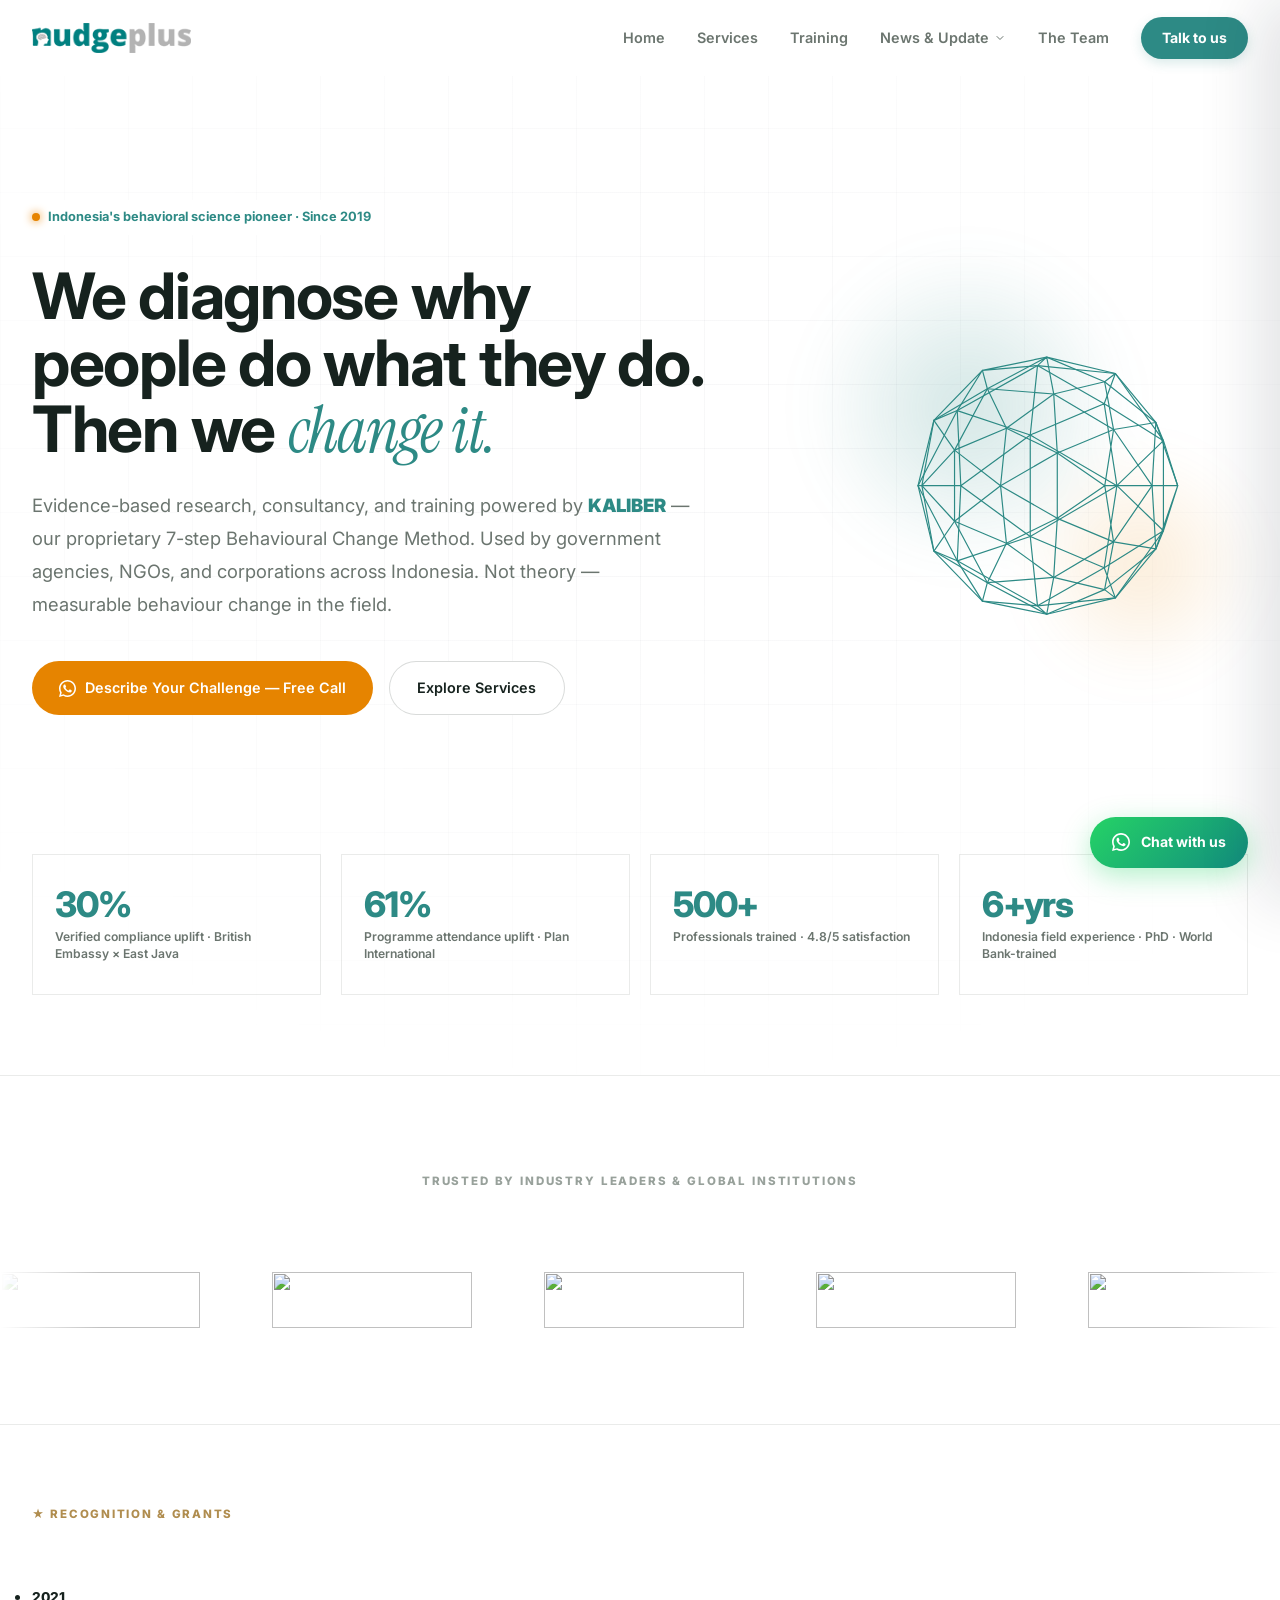
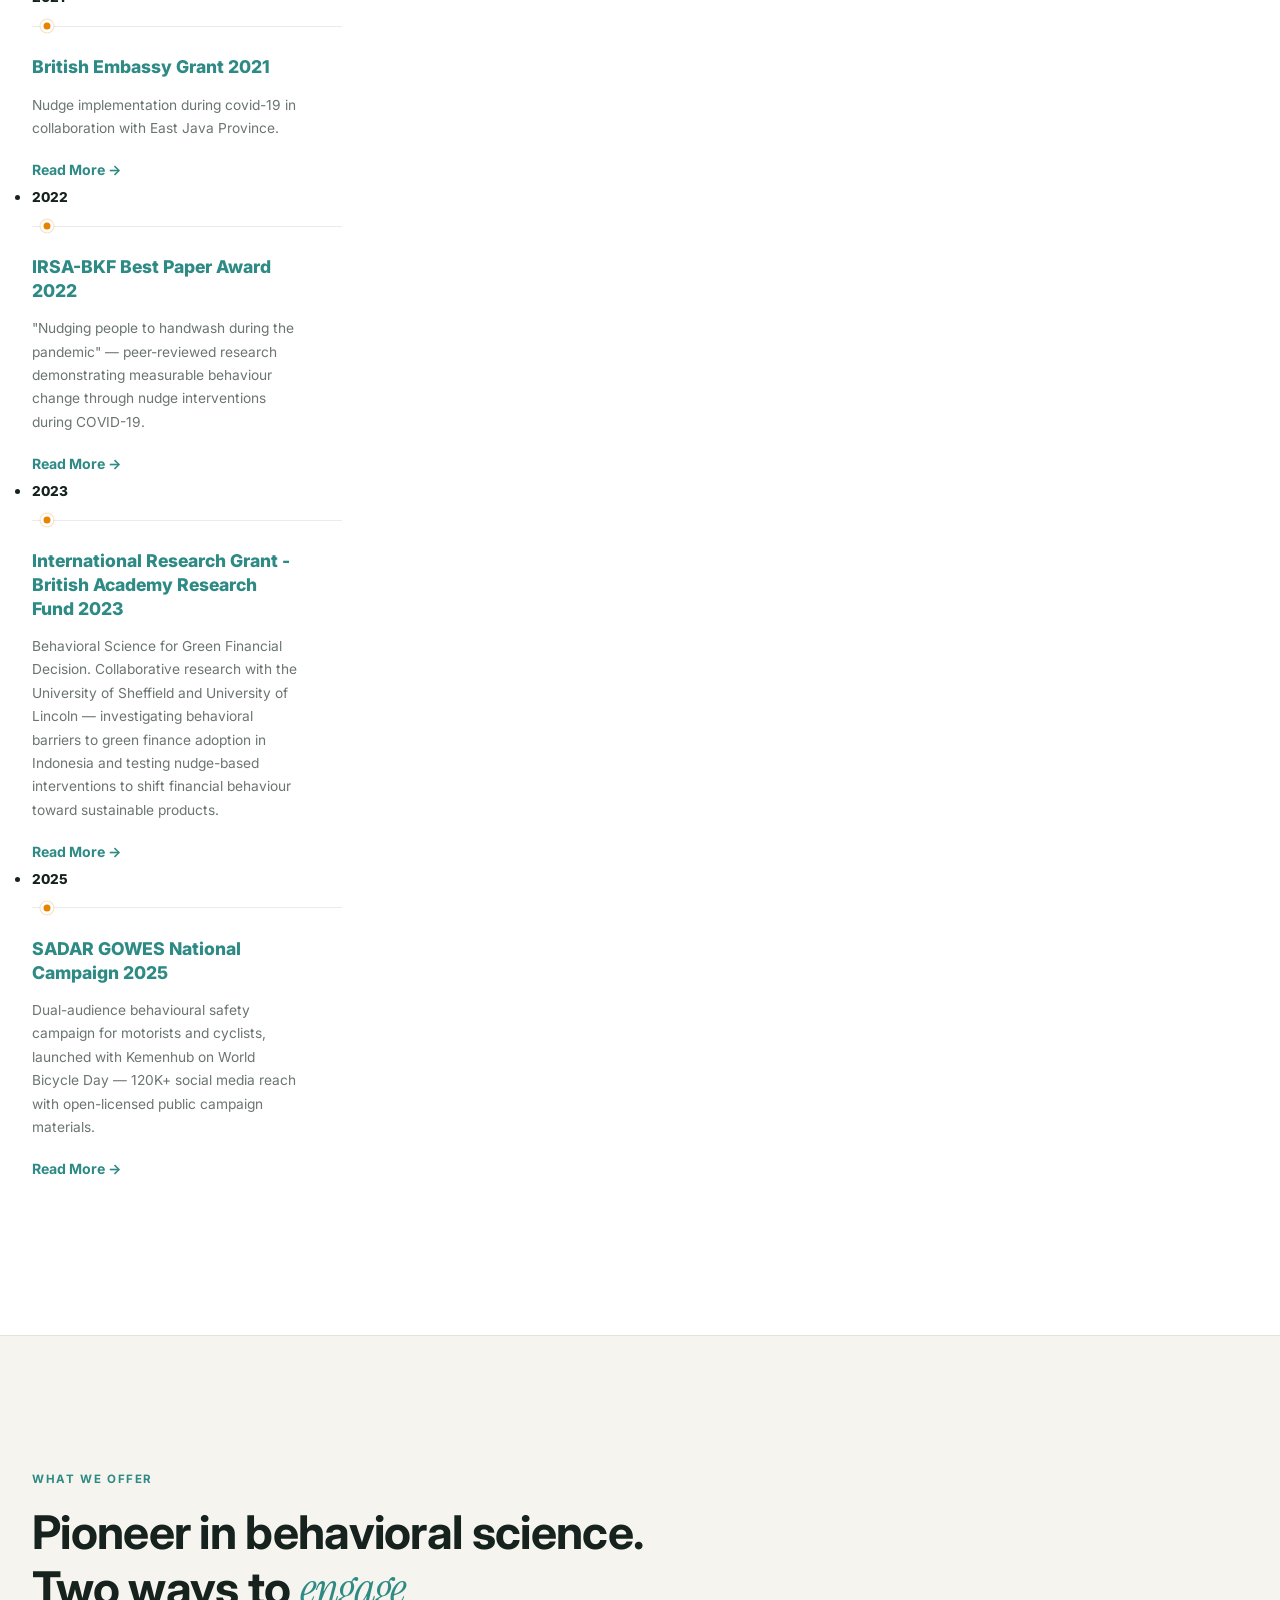
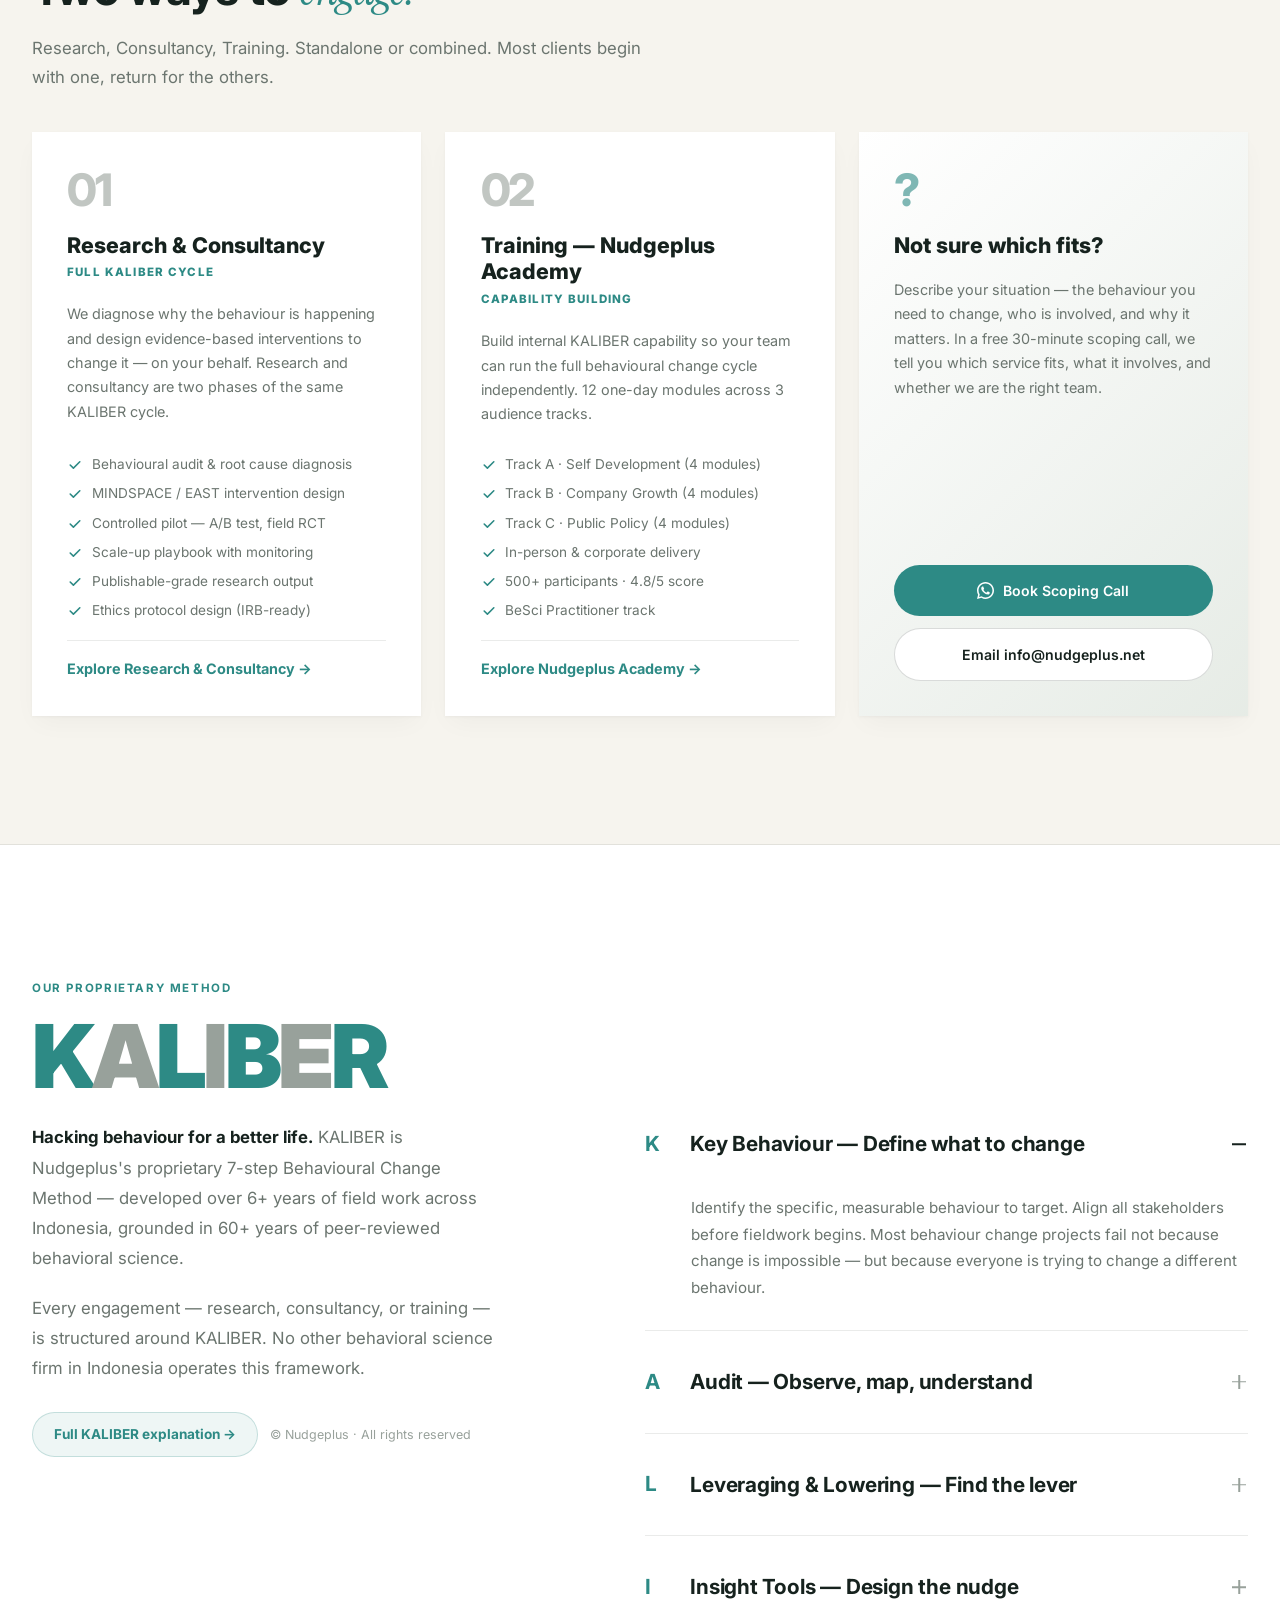
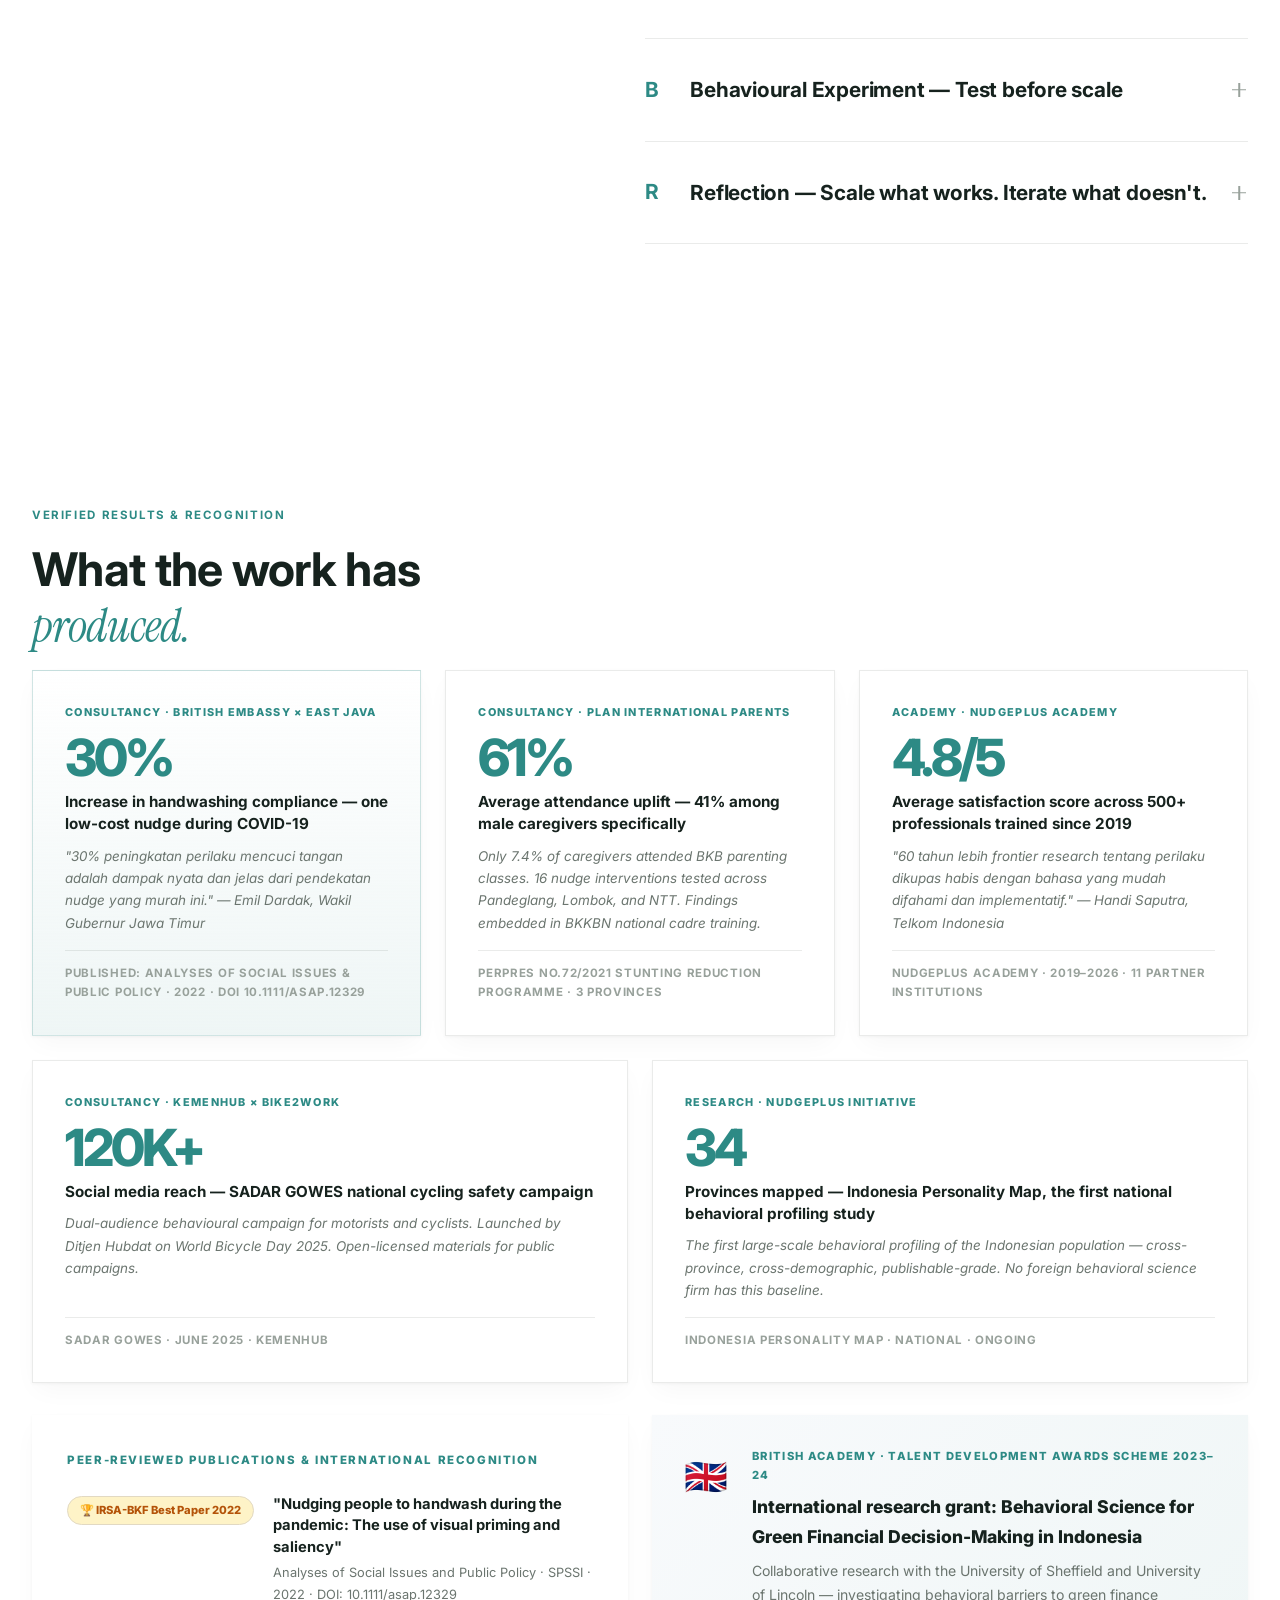
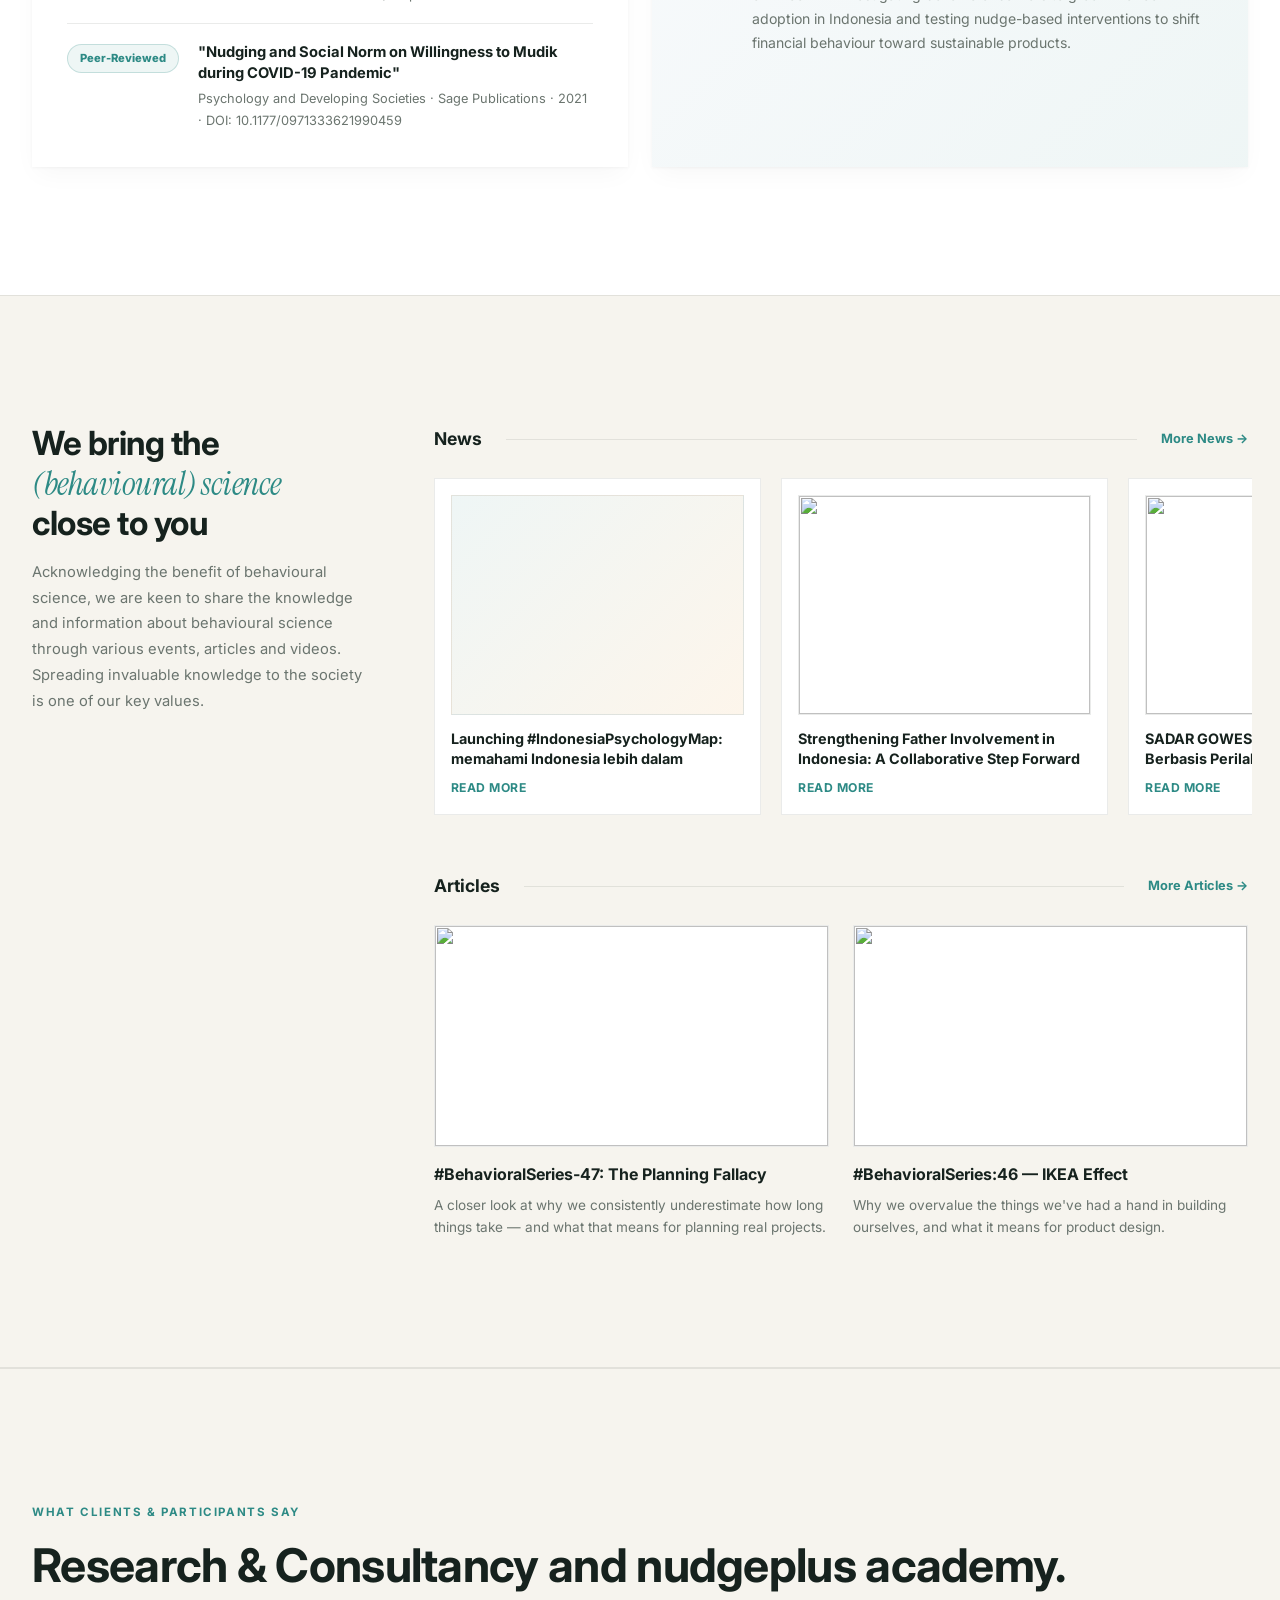
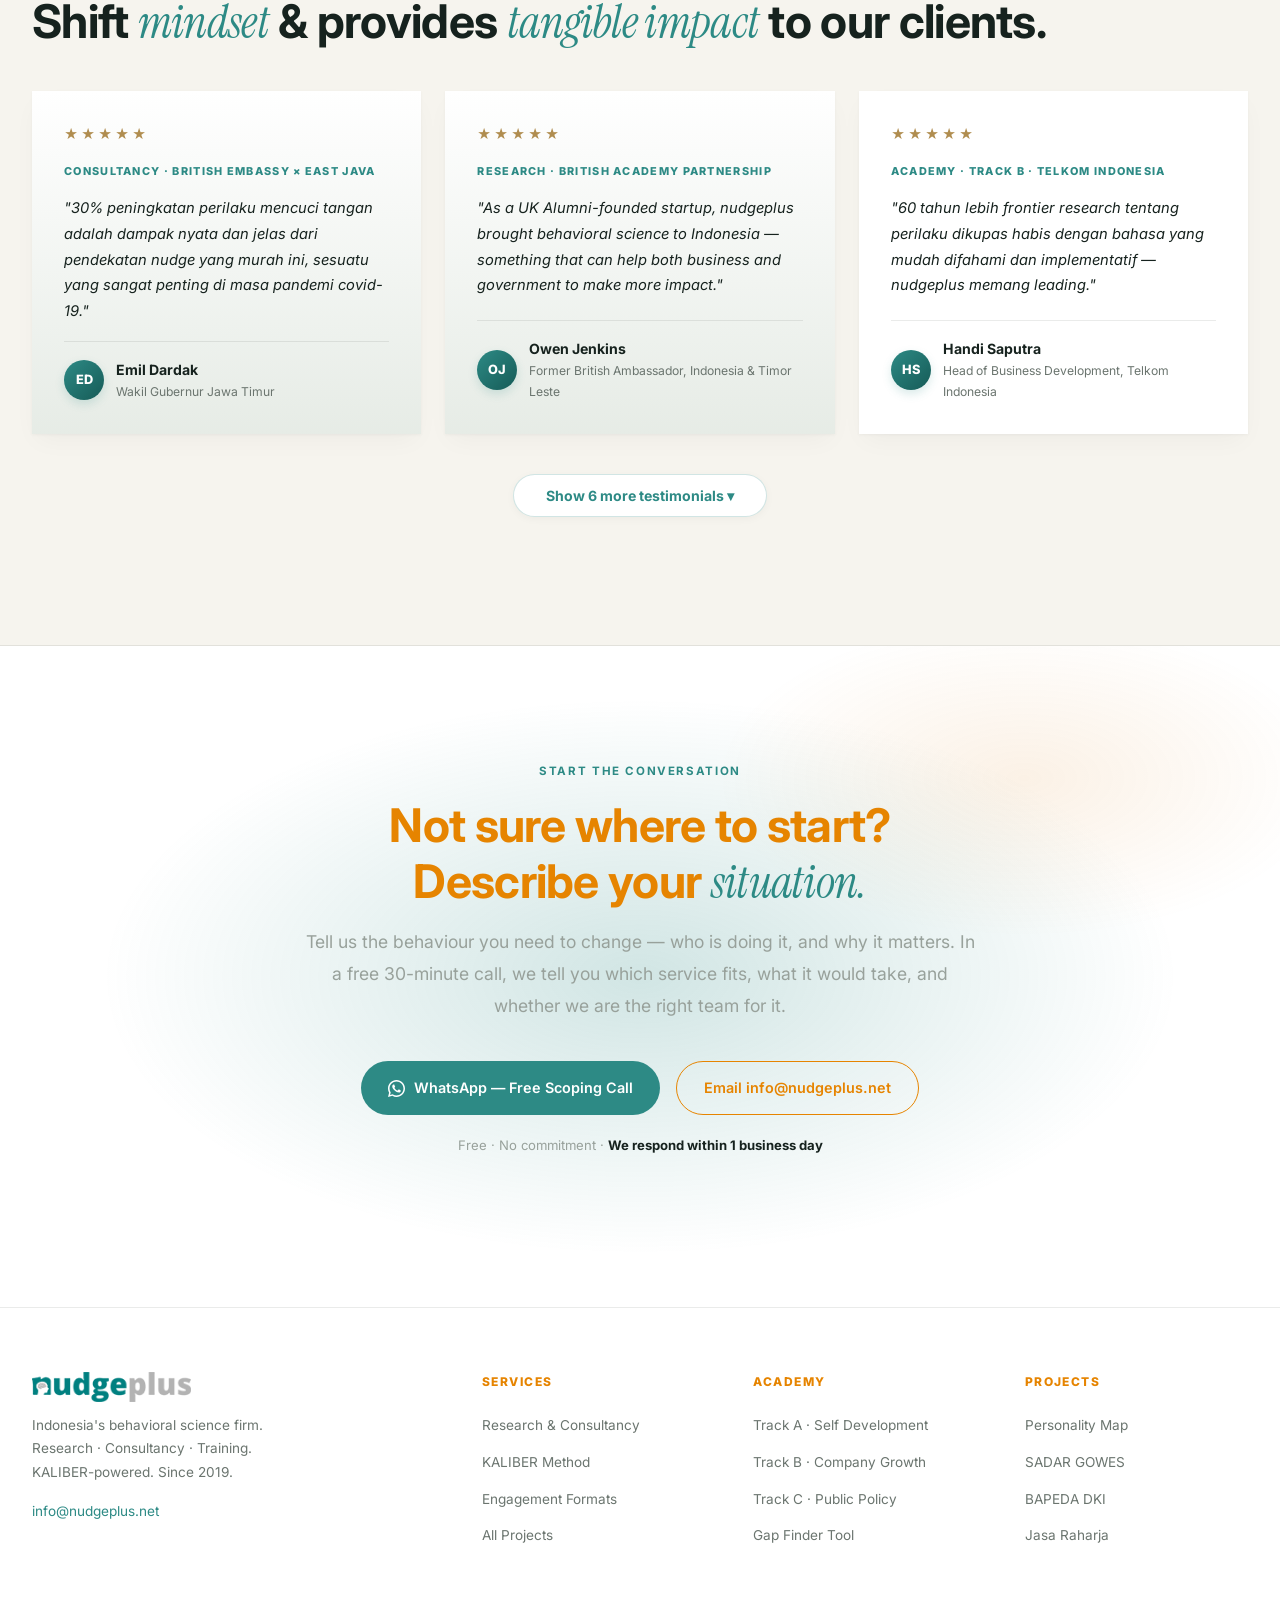
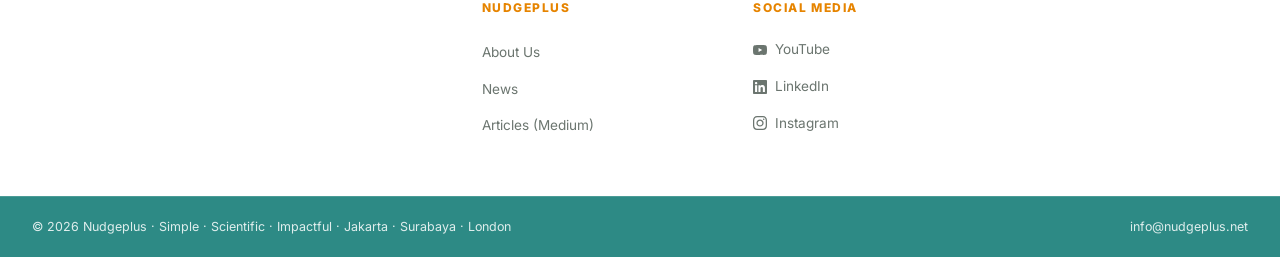
==== commit 01e404c2: "update team and index page" ====
--- a/index.html
+++ b/index.html
@@ -23,6 +23,7 @@
 <link rel="preconnect" href="https://fonts.gstatic.com" crossorigin>
 <link href="https://fonts.googleapis.com/css2?family=Inter:ital,wght@0,400;0,500;0,600;0,700;0,800;0,900;1,400&family=Instrument+Serif:ital@0;1&display=swap" rel="stylesheet">
 <link rel="stylesheet" href="style.css">
+<link rel="stylesheet" href="https://cdn.jsdelivr.net/npm/@splidejs/splide@4.1.4/dist/css/splide-core.min.css">
 </head>
 <body>
 
@@ -31,7 +32,7 @@
   <div class="container nav-inner">
     <a href="index.html" class="logo" aria-label="Nudgeplus home"><img src="image/Nudgeplus_transparent.png" alt="Nudgeplus" class="logo-img"></a>
     <div class="navr">
-      <a href="homepage2.html" class="nl">Home</a>
+      <a href="index.html" class="nl">Home</a>
       <a href="services.html" class="nl">Services</a>
       <a href="academy.html" class="nl">Training</a>
       <!-- <a href="services.html#projects" class="nl">Projects</a> -->
@@ -145,25 +146,53 @@
 <div id="logos" aria-label="Trusted by">
   <div class="container">
     <div class="llbl">Trusted by Industry Leaders &amp; Global Institutions</div>
-    <div class="lgrid">
-      <div class="lcard"><div class="lcard-icon"><img src="https://i0.wp.com/nudgeplus.net/wp-content/uploads/2020/10/logo-embassy.png?fit=400%2C195&ssl=1" alt="" loading="lazy"></div><div class="lcard-name">British Embassy Jakarta</div></div>
-      <div class="lcard"><div class="lcard-icon"><img src="https://i0.wp.com/nudgeplus.net/wp-content/uploads/2026/03/jasa-raharja.png?fit=259%2C194&ssl=1" alt="" loading="lazy"></div><div class="lcard-name">Jasa Raharja</div></div>
-      <div class="lcard"><div class="lcard-icon lcard-icon-ph" aria-hidden="true">KH</div><div class="lcard-name">Kemenhub — Ditjen Hubdat</div></div>
-      <div class="lcard"><div class="lcard-icon"><img src="https://i0.wp.com/nudgeplus.net/wp-content/uploads/2024/11/Logo-YPII-PLAN.png?fit=10819%2C3311&ssl=1" alt="" loading="lazy"></div><div class="lcard-name">Plan International Indonesia</div></div>
-      <div class="lcard"><div class="lcard-icon lcard-icon-ph" aria-hidden="true">BK</div><div class="lcard-name">BKKBN</div></div>
-      <div class="lcard"><div class="lcard-icon"><img src="https://i0.wp.com/nudgeplus.net/wp-content/uploads/2020/10/logo-provinsi-jawa-timur.png?fit=402%2C195&ssl=1" alt="" loading="lazy"></div><div class="lcard-name">East Java Government</div></div>
-      <div class="lcard"><div class="lcard-icon"><img src="https://i0.wp.com/nudgeplus.net/wp-content/uploads/2024/11/Logo-Telkom-1.png?fit=4167%2C3201&ssl=1" alt="" loading="lazy"></div><div class="lcard-name">Telkom Indonesia</div></div>
-      <div class="lcard"><div class="lcard-icon"><img src="https://i0.wp.com/nudgeplus.net/wp-content/uploads/2021/10/water-org-vector-logo.jpg?fit=400%2C222&ssl=1" alt="" loading="lazy"></div><div class="lcard-name">Water.org Indonesia</div></div>
-      <div class="lcard"><div class="lcard-icon"><img src="https://i0.wp.com/nudgeplus.net/wp-content/uploads/2020/05/dki.jpg?fit=400%2C195&ssl=1" alt="" loading="lazy"></div><div class="lcard-name">BAPEDA DKI Jakarta</div></div>
-      <div class="lcard"><div class="lcard-icon"><img src="https://i0.wp.com/nudgeplus.net/wp-content/uploads/2024/11/kpk-logo-png-8.png?fit=1200%2C630&ssl=1" alt="" loading="lazy"></div><div class="lcard-name">KPK</div></div>
-      <div class="lcard"><div class="lcard-icon"><img src="https://i0.wp.com/nudgeplus.net/wp-content/uploads/2025/07/logo-bike-to-work.jpg?fit=288%2C280&ssl=1" alt="" loading="lazy"></div><div class="lcard-name">Bike2Work Indonesia</div></div>
-      <div class="lcard"><div class="lcard-icon lcard-icon-ph" aria-hidden="true">SE</div><div class="lcard-name">Solve Education</div></div>
-      <div class="lcard"><div class="lcard-icon lcard-icon-ph" aria-hidden="true">SK</div><div class="lcard-name">Sekretariat Kabinet RI</div></div>
-      <div class="lcard"><div class="lcard-icon lcard-icon-ph" aria-hidden="true">US</div><div class="lcard-name">University of Sheffield</div></div>
-      <div class="lcard"><div class="lcard-icon lcard-icon-ph" aria-hidden="true">BA</div><div class="lcard-name">British Academy</div></div>
-      <div class="lcard"><div class="lcard-icon"><img src="https://i0.wp.com/nudgeplus.net/wp-content/uploads/2021/12/ugm-resize.png?fit=500%2C522&ssl=1" alt="" loading="lazy"></div><div class="lcard-name">Universitas Gadjah Mada</div></div>
-      <div class="lcard"><div class="lcard-icon"><img src="https://i0.wp.com/nudgeplus.net/wp-content/uploads/2021/12/logo-ui.png?fit=1449%2C1943&ssl=1" alt="" loading="lazy"></div><div class="lcard-name">Universitas Indonesia</div></div>
-      <div class="lcard"><div class="lcard-icon"><img src="https://i0.wp.com/nudgeplus.net/wp-content/uploads/2021/01/Logo_CISDI_FullColor.png?fit=3330%2C1305&ssl=1" alt="" loading="lazy"></div><div class="lcard-name">CISDI</div></div>
+  </div>
+  <div class="ticker-wrap">
+    <div class="ticker-track">
+      <div class="tlogo" role="img" aria-label="Jasa Raharja"><img src="https://i0.wp.com/nudgeplus.net/wp-content/uploads/2026/03/jasa-raharja.png?fit=259%2C194&ssl=1" alt="" loading="lazy"></div>
+      <div class="tlogo" role="img" aria-label="Bike2Work Indonesia"><img src="https://i0.wp.com/nudgeplus.net/wp-content/uploads/2025/07/logo-bike-to-work.jpg?fit=288%2C280&ssl=1" alt="" loading="lazy"></div>
+      <div class="tlogo" role="img" aria-label="Partner organisation"><img src="https://i0.wp.com/nudgeplus.net/wp-content/uploads/2024/11/LOGO_ORIGINAL.png?fit=8000%2C8001&ssl=1" alt="" loading="lazy"></div>
+      <div class="tlogo" role="img" aria-label="Telkom Indonesia"><img src="https://i0.wp.com/nudgeplus.net/wp-content/uploads/2024/11/Logo-Telkom-1.png?fit=4167%2C3201&ssl=1" alt="" loading="lazy"></div>
+      <div class="tlogo" role="img" aria-label="Plan International Indonesia"><img src="https://i0.wp.com/nudgeplus.net/wp-content/uploads/2024/11/Logo-YPII-PLAN.png?fit=10819%2C3311&ssl=1" alt="" loading="lazy"></div>
+      <div class="tlogo" role="img" aria-label="KPK"><img src="https://i0.wp.com/nudgeplus.net/wp-content/uploads/2024/11/kpk-logo-png-8.png?fit=1200%2C630&ssl=1" alt="" loading="lazy"></div>
+      <div class="tlogo" role="img" aria-label="Partner organisation"><img src="https://i0.wp.com/nudgeplus.net/wp-content/uploads/2023/09/logo2.jpg?fit=424%2C273&ssl=1" alt="" loading="lazy"></div>
+      <div class="tlogo" role="img" aria-label="Partner organisation"><img src="https://i0.wp.com/nudgeplus.net/wp-content/uploads/2023/09/WhatsApp-Image-2023-09-21-at-15.06.08.jpg?fit=560%2C120&ssl=1" alt="" loading="lazy"></div>
+      <div class="tlogo" role="img" aria-label="Partner organisation"><img src="https://i0.wp.com/nudgeplus.net/wp-content/uploads/2023/09/WhatsApp-Image-2023-08-30-at-08.19.49.jpg?fit=1034%2C241&ssl=1" alt="" loading="lazy"></div>
+      <div class="tlogo" role="img" aria-label="Universitas Gadjah Mada"><img src="https://i0.wp.com/nudgeplus.net/wp-content/uploads/2021/12/ugm-resize.png?fit=500%2C522&ssl=1" alt="" loading="lazy"></div>
+      <div class="tlogo" role="img" aria-label="Universitas Indonesia"><img src="https://i0.wp.com/nudgeplus.net/wp-content/uploads/2021/12/logo-ui.png?fit=1449%2C1943&ssl=1" alt="" loading="lazy"></div>
+      <div class="tlogo" role="img" aria-label="Water.org Indonesia"><img src="https://i0.wp.com/nudgeplus.net/wp-content/uploads/2021/10/water-org-vector-logo.jpg?fit=400%2C222&ssl=1" alt="" loading="lazy"></div>
+      <div class="tlogo" role="img" aria-label="Innovesia"><img src="https://i0.wp.com/nudgeplus.net/wp-content/uploads/2021/04/innovesia.jpg?fit=220%2C75&ssl=1" alt="" loading="lazy"></div>
+      <div class="tlogo" role="img" aria-label="Partner organisation"><img src="https://i0.wp.com/nudgeplus.net/wp-content/uploads/2021/03/WhatsApp-Image-2021-02-25-at-10.37.04.jpeg?fit=1253%2C1029&ssl=1" alt="" loading="lazy"></div>
+      <div class="tlogo" role="img" aria-label="CISDI"><img src="https://i0.wp.com/nudgeplus.net/wp-content/uploads/2021/01/Logo_CISDI_FullColor.png?fit=3330%2C1305&ssl=1" alt="" loading="lazy"></div>
+      <div class="tlogo" role="img" aria-label="East Java Government"><img src="https://i0.wp.com/nudgeplus.net/wp-content/uploads/2020/10/logo-provinsi-jawa-timur.png?fit=402%2C195&ssl=1" alt="" loading="lazy"></div>
+      <div class="tlogo" role="img" aria-label="British Embassy Jakarta"><img src="https://i0.wp.com/nudgeplus.net/wp-content/uploads/2020/10/logo-embassy.png?fit=400%2C195&ssl=1" alt="" loading="lazy"></div>
+      <div class="tlogo" role="img" aria-label="Partner organisation"><img src="https://i0.wp.com/nudgeplus.net/wp-content/uploads/2020/07/org-02.png?fit=675%2C394&ssl=1" alt="" loading="lazy"></div>
+      <div class="tlogo" role="img" aria-label="Fintax"><img src="https://i0.wp.com/nudgeplus.net/wp-content/uploads/2020/05/fintax.jpg?fit=400%2C195&ssl=1" alt="" loading="lazy"></div>
+      <div class="tlogo" role="img" aria-label="BAPEDA DKI Jakarta"><img src="https://i0.wp.com/nudgeplus.net/wp-content/uploads/2020/05/dki.jpg?fit=400%2C195&ssl=1" alt="" loading="lazy"></div>
+      <div class="tlogo" role="img" aria-label="IBEF — Indonesia Behavioural Economics Forum"><img src="https://i0.wp.com/nudgeplus.net/wp-content/uploads/2020/05/ibef.jpg?fit=400%2C195&ssl=1" alt="" loading="lazy"></div>
+
+      <!-- duplicate set for seamless looping -->
+      <div class="tlogo" aria-hidden="true"><img src="https://i0.wp.com/nudgeplus.net/wp-content/uploads/2026/03/jasa-raharja.png?fit=259%2C194&ssl=1" alt="" loading="lazy"></div>
+      <div class="tlogo" aria-hidden="true"><img src="https://i0.wp.com/nudgeplus.net/wp-content/uploads/2025/07/logo-bike-to-work.jpg?fit=288%2C280&ssl=1" alt="" loading="lazy"></div>
+      <div class="tlogo" aria-hidden="true"><img src="https://i0.wp.com/nudgeplus.net/wp-content/uploads/2024/11/LOGO_ORIGINAL.png?fit=8000%2C8001&ssl=1" alt="" loading="lazy"></div>
+      <div class="tlogo" aria-hidden="true"><img src="https://i0.wp.com/nudgeplus.net/wp-content/uploads/2024/11/Logo-Telkom-1.png?fit=4167%2C3201&ssl=1" alt="" loading="lazy"></div>
+      <div class="tlogo" aria-hidden="true"><img src="https://i0.wp.com/nudgeplus.net/wp-content/uploads/2024/11/Logo-YPII-PLAN.png?fit=10819%2C3311&ssl=1" alt="" loading="lazy"></div>
+      <div class="tlogo" aria-hidden="true"><img src="https://i0.wp.com/nudgeplus.net/wp-content/uploads/2024/11/kpk-logo-png-8.png?fit=1200%2C630&ssl=1" alt="" loading="lazy"></div>
+      <div class="tlogo" aria-hidden="true"><img src="https://i0.wp.com/nudgeplus.net/wp-content/uploads/2023/09/logo2.jpg?fit=424%2C273&ssl=1" alt="" loading="lazy"></div>
+      <div class="tlogo" aria-hidden="true"><img src="https://i0.wp.com/nudgeplus.net/wp-content/uploads/2023/09/WhatsApp-Image-2023-09-21-at-15.06.08.jpg?fit=560%2C120&ssl=1" alt="" loading="lazy"></div>
+      <div class="tlogo" aria-hidden="true"><img src="https://i0.wp.com/nudgeplus.net/wp-content/uploads/2023/09/WhatsApp-Image-2023-08-30-at-08.19.49.jpg?fit=1034%2C241&ssl=1" alt="" loading="lazy"></div>
+      <div class="tlogo" aria-hidden="true"><img src="https://i0.wp.com/nudgeplus.net/wp-content/uploads/2021/12/ugm-resize.png?fit=500%2C522&ssl=1" alt="" loading="lazy"></div>
+      <div class="tlogo" aria-hidden="true"><img src="https://i0.wp.com/nudgeplus.net/wp-content/uploads/2021/12/logo-ui.png?fit=1449%2C1943&ssl=1" alt="" loading="lazy"></div>
+      <div class="tlogo" aria-hidden="true"><img src="https://i0.wp.com/nudgeplus.net/wp-content/uploads/2021/10/water-org-vector-logo.jpg?fit=400%2C222&ssl=1" alt="" loading="lazy"></div>
+      <div class="tlogo" aria-hidden="true"><img src="https://i0.wp.com/nudgeplus.net/wp-content/uploads/2021/04/innovesia.jpg?fit=220%2C75&ssl=1" alt="" loading="lazy"></div>
+      <div class="tlogo" aria-hidden="true"><img src="https://i0.wp.com/nudgeplus.net/wp-content/uploads/2021/03/WhatsApp-Image-2021-02-25-at-10.37.04.jpeg?fit=1253%2C1029&ssl=1" alt="" loading="lazy"></div>
+      <div class="tlogo" aria-hidden="true"><img src="https://i0.wp.com/nudgeplus.net/wp-content/uploads/2021/01/Logo_CISDI_FullColor.png?fit=3330%2C1305&ssl=1" alt="" loading="lazy"></div>
+      <div class="tlogo" aria-hidden="true"><img src="https://i0.wp.com/nudgeplus.net/wp-content/uploads/2020/10/logo-provinsi-jawa-timur.png?fit=402%2C195&ssl=1" alt="" loading="lazy"></div>
+      <div class="tlogo" aria-hidden="true"><img src="https://i0.wp.com/nudgeplus.net/wp-content/uploads/2020/10/logo-embassy.png?fit=400%2C195&ssl=1" alt="" loading="lazy"></div>
+      <div class="tlogo" aria-hidden="true"><img src="https://i0.wp.com/nudgeplus.net/wp-content/uploads/2020/07/org-02.png?fit=675%2C394&ssl=1" alt="" loading="lazy"></div>
+      <div class="tlogo" aria-hidden="true"><img src="https://i0.wp.com/nudgeplus.net/wp-content/uploads/2020/05/fintax.jpg?fit=400%2C195&ssl=1" alt="" loading="lazy"></div>
+      <div class="tlogo" aria-hidden="true"><img src="https://i0.wp.com/nudgeplus.net/wp-content/uploads/2020/05/dki.jpg?fit=400%2C195&ssl=1" alt="" loading="lazy"></div>
+      <div class="tlogo" aria-hidden="true"><img src="https://i0.wp.com/nudgeplus.net/wp-content/uploads/2020/05/ibef.jpg?fit=400%2C195&ssl=1" alt="" loading="lazy"></div>
     </div>
   </div>
 </div>
@@ -172,94 +201,56 @@
 <div class="awards-wrapper">
   <div class="container">
     <div class="awards-label">★ Recognition &amp; Grants</div>
-    <div class="awards-grid">
-
-      <!-- Card 1: Best Paper Award -->
-      <div class="award-card sr">
-        <div class="award-card-icon" aria-hidden="true">🏆</div>
-        <div class="award-badge">IRSA 2022</div>
-        <div class="award-title">IRSA-BKF Best Paper Award 2022</div>
-        <p class="award-desc">“Nudging people to handwash during the pandemic” — peer-reviewed research demonstrating measurable behaviour change through nudge interventions during COVID-19.</p>
-        <a class="award-doi" href="https://doi.org/10.1111/asap.12329" target="_blank" rel="noopener">
-          <svg width="12" height="12" viewBox="0 0 24 24" fill="none" stroke="currentColor" stroke-width="2.5"><path d="M18 13v6a2 2 0 0 1-2 2H5a2 2 0 0 1-2-2V8a2 2 0 0 1 2-2h6"/><polyline points="15 3 21 3 21 9"/><line x1="10" y1="14" x2="21" y2="3"/></svg>
-          DOI: 10.1111/asap.12329
-        </a>
-      </div>
-
-      <!-- Card 2: Research Grant -->
-      <div class="award-card sr">
-        <div class="award-card-icon" aria-hidden="true">📊</div>
-        <div class="award-badge">GRANT 2026</div>
-        <div class="award-title">IRSA Research Support Grant 2026</div>
-        <p class="award-desc">“Reframing Rural Careers: Nudge-based Intervention for Young Workers in Agriculture” — a new field study exploring how behavioural science can reshape career perception among rural youth.</p>
-      </div>
-
+  </div>
+  <div class="container">
+    <div class="splide grants-splide" id="grantsSplide" aria-label="Recognition &amp; Grants timeline">
+      <div class="splide__track">
+        <ul class="splide__list">
+
+          <li class="splide__slide grants-item">
+            <div class="grants-year">2021</div>
+            <div class="grants-dot-row"><span class="grants-dot" aria-hidden="true"></span></div>
+            <div class="grants-title">British Embassy Grant 2021</div>
+            <p class="grants-desc">Nudge implementation during covid-19 in collaboration with East Java Province.</p>
+            <a class="grants-more" href="https://doi.org/10.1111/asap.12329" target="_blank" rel="noopener">Read More →</a>
+          </li>
+
+          <li class="splide__slide grants-item">
+            <div class="grants-year">2022</div>
+            <div class="grants-dot-row"><span class="grants-dot" aria-hidden="true"></span></div>
+            <div class="grants-title">IRSA-BKF Best Paper Award 2022</div>
+            <p class="grants-desc">"Nudging people to handwash during the pandemic" — peer-reviewed research demonstrating measurable behaviour change through nudge interventions during COVID-19.</p>
+            <a class="grants-more" href="https://doi.org/10.1111/asap.12329" target="_blank" rel="noopener">Read More →</a>
+          </li>
+
+          <li class="splide__slide grants-item">
+            <div class="grants-year">2023</div>
+            <div class="grants-dot-row"><span class="grants-dot" aria-hidden="true"></span></div>
+            <div class="grants-title">International Research Grant - British Academy Research Fund 2023</div>
+            <p class="grants-desc">Behavioral Science for Green Financial Decision. Collaborative research with the University of Sheffield and University of Lincoln — investigating behavioral barriers to green finance adoption in Indonesia and testing nudge-based interventions to shift financial behaviour toward sustainable products.</p>
+            <a class="grants-more" href="https://nudgeplus.net/about-us/" target="_blank" rel="noopener">Read More →</a>
+          </li>
+
+          <li class="splide__slide grants-item">
+            <div class="grants-year">2025</div>
+            <div class="grants-dot-row"><span class="grants-dot" aria-hidden="true"></span></div>
+            <div class="grants-title">SADAR GOWES National Campaign 2025</div>
+            <p class="grants-desc">Dual-audience behavioural safety campaign for motorists and cyclists, launched with Kemenhub on World Bicycle Day — 120K+ social media reach with open-licensed public campaign materials.</p>
+            <a class="grants-more" href="https://nudgeplus.net/about-us/" target="_blank" rel="noopener">Read More →</a>
+          </li>
+
+        </ul>
+      </div>
     </div>
   </div>
 </div>
-
-<!-- KALIBER -->
-<section id="kaliber" aria-labelledby="kaliber-h2">
-  <div class="container">
-    <div class="klayout">
-      <div>
-        <span class="tag">Our Proprietary Method</span>
-        <div class="kwm sr" aria-label="KALIBER"><span class="kl">K</span><span class="kg">A</span><span class="kl">L</span><span class="kg">I</span><span class="kl">B</span><span class="kg">E</span><span class="kl">R</span></div>
-        <p class="kdesc"><strong>Hacking behaviour for a better life.</strong> KALIBER is Nudgeplus's proprietary 7-step Behavioural Change Method — developed over 6+ years of field work across Indonesia, grounded in 60+ years of peer-reviewed behavioral science.</p>
-        <p class="kdesc">Every engagement — research, consultancy, or training — is structured around KALIBER. No other behavioral science firm in Indonesia operates this framework.</p>
-        <div style="display:flex;gap:0.75rem;align-items:center;flex-wrap:wrap;margin-top:1.8rem">
-          <a href="services.html#kaliber" class="kmore">Full KALIBER explanation →</a>
-          <span style="font-size:0.78rem;color:var(--text-dim)">© Nudgeplus · All rights reserved</span>
-        </div>
-      </div>
-      <div class="ksteps" role="list">
-        <div class="kstep open sr" onclick="toggleK(this)" role="listitem">
-          <div class="ksh" tabindex="0" onkeydown="if(event.key==='Enter')toggleK(this.parentElement)">
-            <span class="klt" aria-hidden="true">K</span><span class="knm">(K)ey Behaviour — Define what to change</span><span class="ktg">Step 1</span><span class="kcv" aria-hidden="true"></span>
-          </div>
-          <div class="kbod">Identify the specific, measurable behaviour to target. Align all stakeholders before fieldwork begins. Most behaviour change projects fail not because change is impossible — but because everyone is trying to change a different behaviour.</div>
-        </div>
-        <div class="kstep sr" onclick="toggleK(this)" role="listitem">
-          <div class="ksh" tabindex="0" onkeydown="if(event.key==='Enter')toggleK(this.parentElement)">
-            <span class="klt" aria-hidden="true">A</span><span class="knm">(A)udit — Observe, map, understand</span><span class="ktg">Step 2</span><span class="kcv" aria-hidden="true"></span>
-          </div>
-          <div class="kbod">360° field assessment: direct observation, FGD, interview, and survey. User segmentation, empathy mapping per persona, and a step-by-step Key Behaviour Map — showing what people actually do, not what they say they do.</div>
-        </div>
-        <div class="kstep sr" onclick="toggleK(this)" role="listitem">
-          <div class="ksh" tabindex="0" onkeydown="if(event.key==='Enter')toggleK(this.parentElement)">
-            <span class="klt" aria-hidden="true">L</span><span class="knm">(L)everaging &amp; (L)owering — Find the lever</span><span class="ktg">Steps 3–4</span><span class="kcv" aria-hidden="true"></span>
-          </div>
-          <div class="kbod">Identify what enables the behaviour (Leveraging Factors) and what blocks it (Lowering Factors). The priority factor becomes the intervention target — preventing the most common mistake: designing around the wrong barrier.</div>
-        </div>
-        <div class="kstep sr" onclick="toggleK(this)" role="listitem">
-          <div class="ksh" tabindex="0" onkeydown="if(event.key==='Enter')toggleK(this.parentElement)">
-            <span class="klt" aria-hidden="true">I</span><span class="knm">(I)nsight Tools — Design the nudge</span><span class="ktg">Step 5</span><span class="kcv" aria-hidden="true"></span>
-          </div>
-          <div class="kbod">Select the behaviour change mechanism using MINDSPACE and EAST — Messenger, Incentive, Norms, Defaults, Salience, Priming, Affect, Commitment, or Ego. Design the intervention and state the testable hypothesis it rests on.</div>
-        </div>
-        <div class="kstep sr" onclick="toggleK(this)" role="listitem">
-          <div class="ksh" tabindex="0" onkeydown="if(event.key==='Enter')toggleK(this.parentElement)">
-            <span class="klt" aria-hidden="true">B</span><span class="knm">(B)ehavioural Experiment — Test before scale</span><span class="ktg">Step 6</span><span class="kcv" aria-hidden="true"></span>
-          </div>
-          <div class="kbod">Run a controlled pilot — field RCT, A/B test, or quasi-experimental design. We never recommend scaling an untested intervention. Statistical power is calculated. Ethics protocol applied where required.</div>
-        </div>
-        <div class="kstep sr" onclick="toggleK(this)" role="listitem">
-          <div class="ksh" tabindex="0" onkeydown="if(event.key==='Enter')toggleK(this.parentElement)">
-            <span class="klt" aria-hidden="true">R</span><span class="knm">(R)eflection — Scale what works. Iterate what doesn't.</span><span class="ktg">Step 7</span><span class="kcv" aria-hidden="true"></span>
-          </div>
-          <div class="kbod">If the experiment confirms the hypothesis: scale-up playbook ready for your team. If not: return to K with a revised hypothesis. KALIBER is a cycle — most breakthroughs come on the second or third pass.</div>
-        </div>
-      </div>
-    </div>
-  </div>
-</section>
 
 <!-- SERVICES -->
 <section id="services" aria-labelledby="services-h2">
   <div class="container">
-    <span class="tag">Three Services</span>
-    <h2 id="services-h2">One behavioral science firm.<br>Three ways to <em>engage.</em></h2>
-    <p class="lead">Each service is a standalone engagement. Most clients combine two or all three — typically starting with Research &amp; Consultancy, then building internal capability through Training.</p>
+    <span class="tag">what we offer</span>
+    <h2 id="services-h2">Pioneer in behavioral science.<br>Two ways to <em>engage.</em></h2>
+    <p class="lead">Research, Consultancy, Training. Standalone or combined. Most clients begin with one, return for the others.</p>
     <div class="scards">
       <div class="svc sr">
         <div class="snum" aria-hidden="true">01</div>
@@ -295,7 +286,7 @@
         </ul>
         <a href="academy.html" class="scta">Explore Nudgeplus Academy →</a>
       </div>
-      <div class="svc sr" style="background:linear-gradient(135deg, #ffffff 0%, var(--primary-light) 100%); border-color:var(--primary-border);">
+      <div class="svc sr" style="background:linear-gradient(135deg, #ffffff 0%, var(--primary-light) 100%);">
         <div class="snum" aria-hidden="true" style="color:var(--primary)">?</div>
         <h3>Not sure which fits?</h3>
         <p>Describe your situation — the behaviour you need to change, who is involved, and why it matters. In a free 30-minute scoping call, we tell you which service fits, what it involves, and whether we are the right team.</p>
@@ -311,6 +302,62 @@
   </div>
 </section>
 
+<!-- KALIBER -->
+<section id="kaliber" aria-labelledby="kaliber-h2">
+  <div class="container">
+    <div class="klayout">
+      <div class="kleft">
+        <span class="tag">Our Proprietary Method</span>
+        <div class="kwm sr" aria-label="KALIBER"><span class="kl">K</span><span class="kg">A</span><span class="kl">L</span><span class="kg">I</span><span class="kl">B</span><span class="kg">E</span><span class="kl">R</span></div>
+        <p class="kdesc"><strong>Hacking behaviour for a better life.</strong> KALIBER is Nudgeplus's proprietary 7-step Behavioural Change Method — developed over 6+ years of field work across Indonesia, grounded in 60+ years of peer-reviewed behavioral science.</p>
+        <p class="kdesc">Every engagement — research, consultancy, or training — is structured around KALIBER. No other behavioral science firm in Indonesia operates this framework.</p>
+        <div style="display:flex;gap:0.75rem;align-items:center;flex-wrap:wrap;margin-top:1.8rem">
+          <a href="services.html#kaliber" class="kmore">Full KALIBER explanation →</a>
+          <span style="font-size:0.78rem;color:var(--text-dim)">© Nudgeplus · All rights reserved</span>
+        </div>
+      </div>
+      <div class="ksteps" role="list">
+        <div class="kstep open sr" onclick="toggleK(this)" role="listitem">
+          <div class="ksh" tabindex="0" onkeydown="if(event.key==='Enter')toggleK(this.parentElement)">
+            <span class="klt" aria-hidden="true">K</span><span class="knm">Key Behaviour — Define what to change</span><span class="ktg">Step 1</span><span class="kcv" aria-hidden="true"></span>
+          </div>
+          <div class="kbod">Identify the specific, measurable behaviour to target. Align all stakeholders before fieldwork begins. Most behaviour change projects fail not because change is impossible — but because everyone is trying to change a different behaviour.</div>
+        </div>
+        <div class="kstep sr" onclick="toggleK(this)" role="listitem">
+          <div class="ksh" tabindex="0" onkeydown="if(event.key==='Enter')toggleK(this.parentElement)">
+            <span class="klt" aria-hidden="true">A</span><span class="knm">Audit — Observe, map, understand</span><span class="ktg">Step 2</span><span class="kcv" aria-hidden="true"></span>
+          </div>
+          <div class="kbod">360° field assessment: direct observation, FGD, interview, and survey. User segmentation, empathy mapping per persona, and a step-by-step Key Behaviour Map — showing what people actually do, not what they say they do.</div>
+        </div>
+        <div class="kstep sr" onclick="toggleK(this)" role="listitem">
+          <div class="ksh" tabindex="0" onkeydown="if(event.key==='Enter')toggleK(this.parentElement)">
+            <span class="klt" aria-hidden="true">L</span><span class="knm">Leveraging &amp; Lowering — Find the lever</span><span class="ktg">Steps 3–4</span><span class="kcv" aria-hidden="true"></span>
+          </div>
+          <div class="kbod">Identify what enables the behaviour (Leveraging Factors) and what blocks it (Lowering Factors). The priority factor becomes the intervention target — preventing the most common mistake: designing around the wrong barrier.</div>
+        </div>
+        <div class="kstep sr" onclick="toggleK(this)" role="listitem">
+          <div class="ksh" tabindex="0" onkeydown="if(event.key==='Enter')toggleK(this.parentElement)">
+            <span class="klt" aria-hidden="true">I</span><span class="knm">Insight Tools — Design the nudge</span><span class="ktg">Step 5</span><span class="kcv" aria-hidden="true"></span>
+          </div>
+          <div class="kbod">Select the behaviour change mechanism using MINDSPACE and EAST — Messenger, Incentive, Norms, Defaults, Salience, Priming, Affect, Commitment, or Ego. Design the intervention and state the testable hypothesis it rests on.</div>
+        </div>
+        <div class="kstep sr" onclick="toggleK(this)" role="listitem">
+          <div class="ksh" tabindex="0" onkeydown="if(event.key==='Enter')toggleK(this.parentElement)">
+            <span class="klt" aria-hidden="true">B</span><span class="knm">Behavioural Experiment — Test before scale</span><span class="ktg">Step 6</span><span class="kcv" aria-hidden="true"></span>
+          </div>
+          <div class="kbod">Run a controlled pilot — field RCT, A/B test, or quasi-experimental design. We never recommend scaling an untested intervention. Statistical power is calculated. Ethics protocol applied where required.</div>
+        </div>
+        <div class="kstep sr" onclick="toggleK(this)" role="listitem">
+          <div class="ksh" tabindex="0" onkeydown="if(event.key==='Enter')toggleK(this.parentElement)">
+            <span class="klt" aria-hidden="true">R</span><span class="knm">Reflection — Scale what works. Iterate what doesn't.</span><span class="ktg">Step 7</span><span class="kcv" aria-hidden="true"></span>
+          </div>
+          <div class="kbod">If the experiment confirms the hypothesis: scale-up playbook ready for your team. If not: return to K with a revised hypothesis. KALIBER is a cycle — most breakthroughs come on the second or third pass.</div>
+        </div>
+      </div>
+    </div>
+  </div>
+</section>
+
 <!-- PROOF -->
 <section id="proof" aria-labelledby="proof-h2">
   <div class="container">
@@ -355,25 +402,104 @@
         <div class="pcs">Indonesia Personality Map · National · Ongoing</div>
       </div>
     </div>
-    <div class="pubstrip sr">
-      <div class="publbl">Peer-Reviewed Publications &amp; International Recognition</div>
-      <div class="publist">
-        <div class="pub">
-          <div class="pubbdg aw">🏆 IRSA-BKF Best Paper 2022</div>
-          <div><div class="pubt">"Nudging people to handwash during the pandemic: The use of visual priming and saliency"</div><div class="pubm">Analyses of Social Issues and Public Policy · SPSSI · 2022 · DOI: 10.1111/asap.12329</div></div>
-        </div>
-        <div class="pub">
-          <div class="pubbdg pr">Peer-Reviewed</div>
-          <div><div class="pubt">"Nudging and Social Norm on Willingness to Mudik during COVID-19 Pandemic"</div><div class="pubm">Psychology and Developing Societies · Sage Publications · 2021 · DOI: 10.1177/0971333621990459</div></div>
-        </div>
-      </div>
-    </div>
-    <div class="bastrip sr">
-      <div class="basin" aria-hidden="true">🇬🇧</div>
-      <div>
-        <div class="balbl">British Academy · Talent Development Awards Scheme 2023–24</div>
-        <div class="batitle">International research grant: Behavioral Science for Green Financial Decision-Making in Indonesia</div>
-        <p class="badesc">Collaborative research with the University of Sheffield and University of Lincoln — investigating behavioral barriers to green finance adoption in Indonesia and testing nudge-based interventions to shift financial behaviour toward sustainable products.</p>
+    <div class="proof-strips">
+      <div class="pubstrip sr">
+        <div class="publbl">Peer-Reviewed Publications &amp; International Recognition</div>
+        <div class="publist">
+          <div class="pub">
+            <div class="pubbdg aw">🏆 IRSA-BKF Best Paper 2022</div>
+            <div><div class="pubt">"Nudging people to handwash during the pandemic: The use of visual priming and saliency"</div><div class="pubm">Analyses of Social Issues and Public Policy · SPSSI · 2022 · DOI: 10.1111/asap.12329</div></div>
+          </div>
+          <div class="pub">
+            <div class="pubbdg pr">Peer-Reviewed</div>
+            <div><div class="pubt">"Nudging and Social Norm on Willingness to Mudik during COVID-19 Pandemic"</div><div class="pubm">Psychology and Developing Societies · Sage Publications · 2021 · DOI: 10.1177/0971333621990459</div></div>
+          </div>
+        </div>
+      </div>
+      <div class="bastrip sr">
+        <div class="basin" aria-hidden="true">🇬🇧</div>
+        <div>
+          <div class="balbl">British Academy · Talent Development Awards Scheme 2023–24</div>
+          <div class="batitle">International research grant: Behavioral Science for Green Financial Decision-Making in Indonesia</div>
+          <p class="badesc">Collaborative research with the University of Sheffield and University of Lincoln — investigating behavioral barriers to green finance adoption in Indonesia and testing nudge-based interventions to shift financial behaviour toward sustainable products.</p>
+        </div>
+      </div>
+    </div>
+  </div>
+</section>
+
+<!-- NEWS & ARTICLES -->
+<section id="updates" aria-labelledby="updates-h2">
+  <div class="container">
+    <div class="updates-grid">
+      <div class="updates-info">
+        <h2 id="updates-h2">We bring the <em>(behavioural) science</em> close to you</h2>
+        <p class="updates-desc">Acknowledging the benefit of behavioural science, we are keen to share the knowledge and information about behavioural science through various events, articles and videos. Spreading invaluable knowledge to the society is one of our key values.</p>
+      </div>
+
+      <div class="updates-col">
+
+        <!-- Native WordPress posts -->
+        <div class="updates-block">
+          <div class="updates-block-hd">
+            <span class="updates-block-title">News</span>
+            <span class="updates-block-line" aria-hidden="true"></span>
+            <a href="https://nudgeplus.net/category/news/" class="updates-more" target="_blank" rel="noopener">More News →</a>
+          </div>
+          <div class="news-row">
+            <div class="news-card">
+              <div class="news-thumb news-thumb-ph" aria-hidden="true"></div>
+              <p class="news-title"><a href="https://nudgeplus.net/launching-indonesiapsychologymap-memahami-indonesia-lebih-dalam/" target="_blank" rel="noopener">Launching #IndonesiaPsychologyMap: memahami Indonesia lebih dalam</a></p>
+              <a class="news-readmore" href="https://nudgeplus.net/launching-indonesiapsychologymap-memahami-indonesia-lebih-dalam/" target="_blank" rel="noopener">Read More</a>
+            </div>
+            <div class="news-card">
+              <div class="news-thumb"><img src="https://i0.wp.com/nudgeplus.net/wp-content/uploads/2025/07/Dithanrem.jpg?fit=1600%2C1200&ssl=1" alt="" loading="lazy"></div>
+              <p class="news-title"><a href="https://nudgeplus.net/strengthening-father-involvement-in-indonesia-a-collaborative-step-forward/" target="_blank" rel="noopener">Strengthening Father Involvement in Indonesia: A Collaborative Step Forward</a></p>
+              <a class="news-readmore" href="https://nudgeplus.net/strengthening-father-involvement-in-indonesia-a-collaborative-step-forward/" target="_blank" rel="noopener">Read More</a>
+            </div>
+            <div class="news-card">
+              <div class="news-thumb"><img src="https://i0.wp.com/nudgeplus.net/wp-content/uploads/2025/06/Public-Transportation-Challenges-Behavioral-Insights.png?fit=1080%2C1080&ssl=1" alt="" loading="lazy"></div>
+              <p class="news-title"><a href="https://nudgeplus.net/sadar-gowes-kebijakan-transportasi-berbasis-perilaku/" target="_blank" rel="noopener">SADAR GOWES: Kebijakan Transportasi Berbasis Perilaku</a></p>
+              <a class="news-readmore" href="https://nudgeplus.net/sadar-gowes-kebijakan-transportasi-berbasis-perilaku/" target="_blank" rel="noopener">Read More</a>
+            </div>
+            <div class="news-card">
+              <div class="news-thumb"><img src="https://i0.wp.com/nudgeplus.net/wp-content/uploads/2025/06/8.-Day-3-Kuripan-Utara.jpg?fit=1280%2C576&ssl=1" alt="" loading="lazy"></div>
+              <p class="news-title"><a href="https://nudgeplus.net/training-of-trainers-day-2-applying-insights-in-the-field/" target="_blank" rel="noopener">Training of Trainers: Day 3 – Applying Insights in the Field</a></p>
+              <a class="news-readmore" href="https://nudgeplus.net/training-of-trainers-day-2-applying-insights-in-the-field/" target="_blank" rel="noopener">Read More</a>
+            </div>
+            <div class="news-card">
+              <div class="news-thumb"><img src="https://i0.wp.com/nudgeplus.net/wp-content/uploads/2025/06/5.-Day-2-Simulation-scaled.jpg?fit=1920%2C2560&ssl=1" alt="" loading="lazy"></div>
+              <p class="news-title"><a href="https://nudgeplus.net/training-of-trainers-day-2-practice-feedback-and-real-facilitation-energy/" target="_blank" rel="noopener">Training of Trainers: Day 2 – Practice, Feedback, and Real Facilitation Energy</a></p>
+              <a class="news-readmore" href="https://nudgeplus.net/training-of-trainers-day-2-practice-feedback-and-real-facilitation-energy/" target="_blank" rel="noopener">Read More</a>
+            </div>
+          </div>
+        </div>
+
+        <!-- Medium articles -->
+        <div class="updates-block">
+          <div class="updates-block-hd">
+            <span class="updates-block-title">Articles</span>
+            <span class="updates-block-line" aria-hidden="true"></span>
+            <a href="https://medium.com/nudgeplus" class="updates-more" target="_blank" rel="noopener">More Articles →</a>
+          </div>
+          <div class="medium-grid">
+            <div class="medium-card">
+              <a href="https://medium.com/nudgeplus/behavioralseries-47-the-planning-fallacy-73fb0de89d82" target="_blank" rel="noopener" class="medium-thumb">
+                <img src="https://cdn-images-1.medium.com/max/1024/0*6ZCwVyneKhtDuJxh" alt="" loading="lazy">
+              </a>
+              <h3 class="medium-title"><a href="https://medium.com/nudgeplus/behavioralseries-47-the-planning-fallacy-73fb0de89d82" target="_blank" rel="noopener">#BehavioralSeries-47: The Planning Fallacy</a></h3>
+              <p class="medium-excerpt">A closer look at why we consistently underestimate how long things take — and what that means for planning real projects.</p>
+            </div>
+            <div class="medium-card">
+              <a href="https://medium.com/nudgeplus/behavioralseries-46-ikea-effect-fc8825e85337" target="_blank" rel="noopener" class="medium-thumb">
+                <img src="https://cdn-images-1.medium.com/max/1024/0*1pJHRke2Hax8HbBS" alt="" loading="lazy">
+              </a>
+              <h3 class="medium-title"><a href="https://medium.com/nudgeplus/behavioralseries-46-ikea-effect-fc8825e85337" target="_blank" rel="noopener">#BehavioralSeries:46 — IKEA Effect</a></h3>
+              <p class="medium-excerpt">Why we overvalue the things we've had a hand in building ourselves, and what it means for product design.</p>
+            </div>
+          </div>
+        </div>
+
       </div>
     </div>
   </div>
@@ -383,7 +509,7 @@
 <section id="testimonials" aria-labelledby="testi-h2">
   <div class="container">
     <span class="tag">What Clients &amp; Participants Say</span>
-    <h2 id="testi-h2">Across all three services.<br><em>Nine voices.</em></h2>
+    <h2 id="testi-h2">Research & Consultancy and nudgeplus academy.<br>Shift <em>mindset</em> & provides <em>tangible impact</em> to our clients.</h2>
     <div class="tgrid">
       <div class="tc ft sr">
         <div class="tcs" aria-label="5 stars">★★★★★</div>
@@ -454,7 +580,7 @@
   <div class="ctabg" aria-hidden="true"></div>
   <div class="container">
     <div class="ctain">
-      <span class="tag" style="background:rgba(255,255,255,0.1); color:#38bdf8; border-color:rgba(56,189,248,0.3)">Start the Conversation</span>
+      <span class="tag">Start the Conversation</span>
       <h2>Not sure where to start?<br>Describe your <em>situation.</em></h2>
       <p class="ctasub">Tell us the behaviour you need to change — who is doing it, and why it matters. In a free 30-minute call, we tell you which service fits, what it would take, and whether we are the right team for it.</p>
       <div class="ctabtns">
@@ -465,13 +591,6 @@
         <a href="mailto:info@nudgeplus.net?subject=Nudgeplus%20Inquiry&body=Hi%20Nudgeplus%2C%0A%0A1.%20Behaviour%3A%20%0A2.%20Population%3A%20%0A3.%20Timeline%3A%20" class="btnb" style="background:rgba(255,255,255,0.08); color:#e68400; border-color:#e68400">Email info@nudgeplus.net</a>
       </div>
       <p class="ctanote">Free · No commitment · <span>We respond within 1 business day</span></p>
-      <div class="ctals">
-        <a href="services.html" class="cl"><span class="clic" aria-hidden="true">🔬</span>Services</a>
-        <a href="academy.html" class="cl"><span class="clic" aria-hidden="true">📘</span>Academy</a>
-        <a href="https://nudgeplus.net/project/" class="cl"><span class="clic" aria-hidden="true">📂</span>Projects</a>
-        <a href="https://nudgeplus.net/indonesia-personality-map/" class="cl"><span class="clic" aria-hidden="true">🗺️</span>Personality Map</a>
-        <a href="https://nudgeplus.net/about-us/" class="cl"><span class="clic" aria-hidden="true">👥</span>About Us</a>
-      </div>
     </div>
   </div>
 </section>
@@ -538,6 +657,7 @@
   </div>
 </footer>
 
+<script src="https://cdn.jsdelivr.net/npm/@splidejs/splide@4.1.4/dist/js/splide.min.js"></script>
 <script>
 window.addEventListener('scroll', function() {
   const navbar = document.getElementById('navbar');
@@ -625,6 +745,48 @@
 }, { threshold: 0.07, rootMargin: '0px 0px -24px 0px' });
 
 document.querySelectorAll('.sr').forEach(el => io.observe(el));
+
+/* GRANTS TIMELINE — Splide carousel */
+(function initGrantsSplide() {
+  const el = document.getElementById('grantsSplide');
+  if (!el || typeof Splide === 'undefined') return;
+
+  const slideCount = el.querySelectorAll('.splide__slide').length;
+
+  // Nav (arrows / pagination / drag / autoplay) turns on per-breakpoint
+  // whenever that breakpoint's perPage can't show every slide at once —
+  // so it activates on mobile/tablet even if the desktop view fits them all.
+  function navFor(perPage, extra) {
+    const needsNav = perPage < slideCount;
+    return Object.assign({
+      perPage: perPage,
+      arrows: needsNav,
+      pagination: needsNav,
+      drag: needsNav,
+      rewind: needsNav,
+      autoplay: needsNav,
+    }, extra || {});
+  }
+
+  const base = navFor(4, { padding: { right: '1rem' } });
+
+  const splide = new Splide(el, Object.assign({
+    type: 'slide',
+    perMove: 1,
+    gap: '2.5rem',
+    interval: 4000,
+    pauseOnHover: true,
+    pauseOnFocus: true,
+    breakpoints: {
+      1100: navFor(3, { padding: { right: '1rem' } }),
+      760: navFor(2, { padding: { right: '1.5rem' } }),
+      560: navFor(1, { padding: { right: '2.5rem' } }),
+    },
+  }, base));
+
+  splide.mount();
+})();
+
 </script>
 </body>
 </html>
--- a/style.css
+++ b/style.css
@@ -1305,6 +1305,10 @@
   color: #0a66c2;
 }
 
+.team-web:hover {
+  color: var(--primary);
+}
+
 .team-li svg {
   width: 18px;
   height: 18px;
